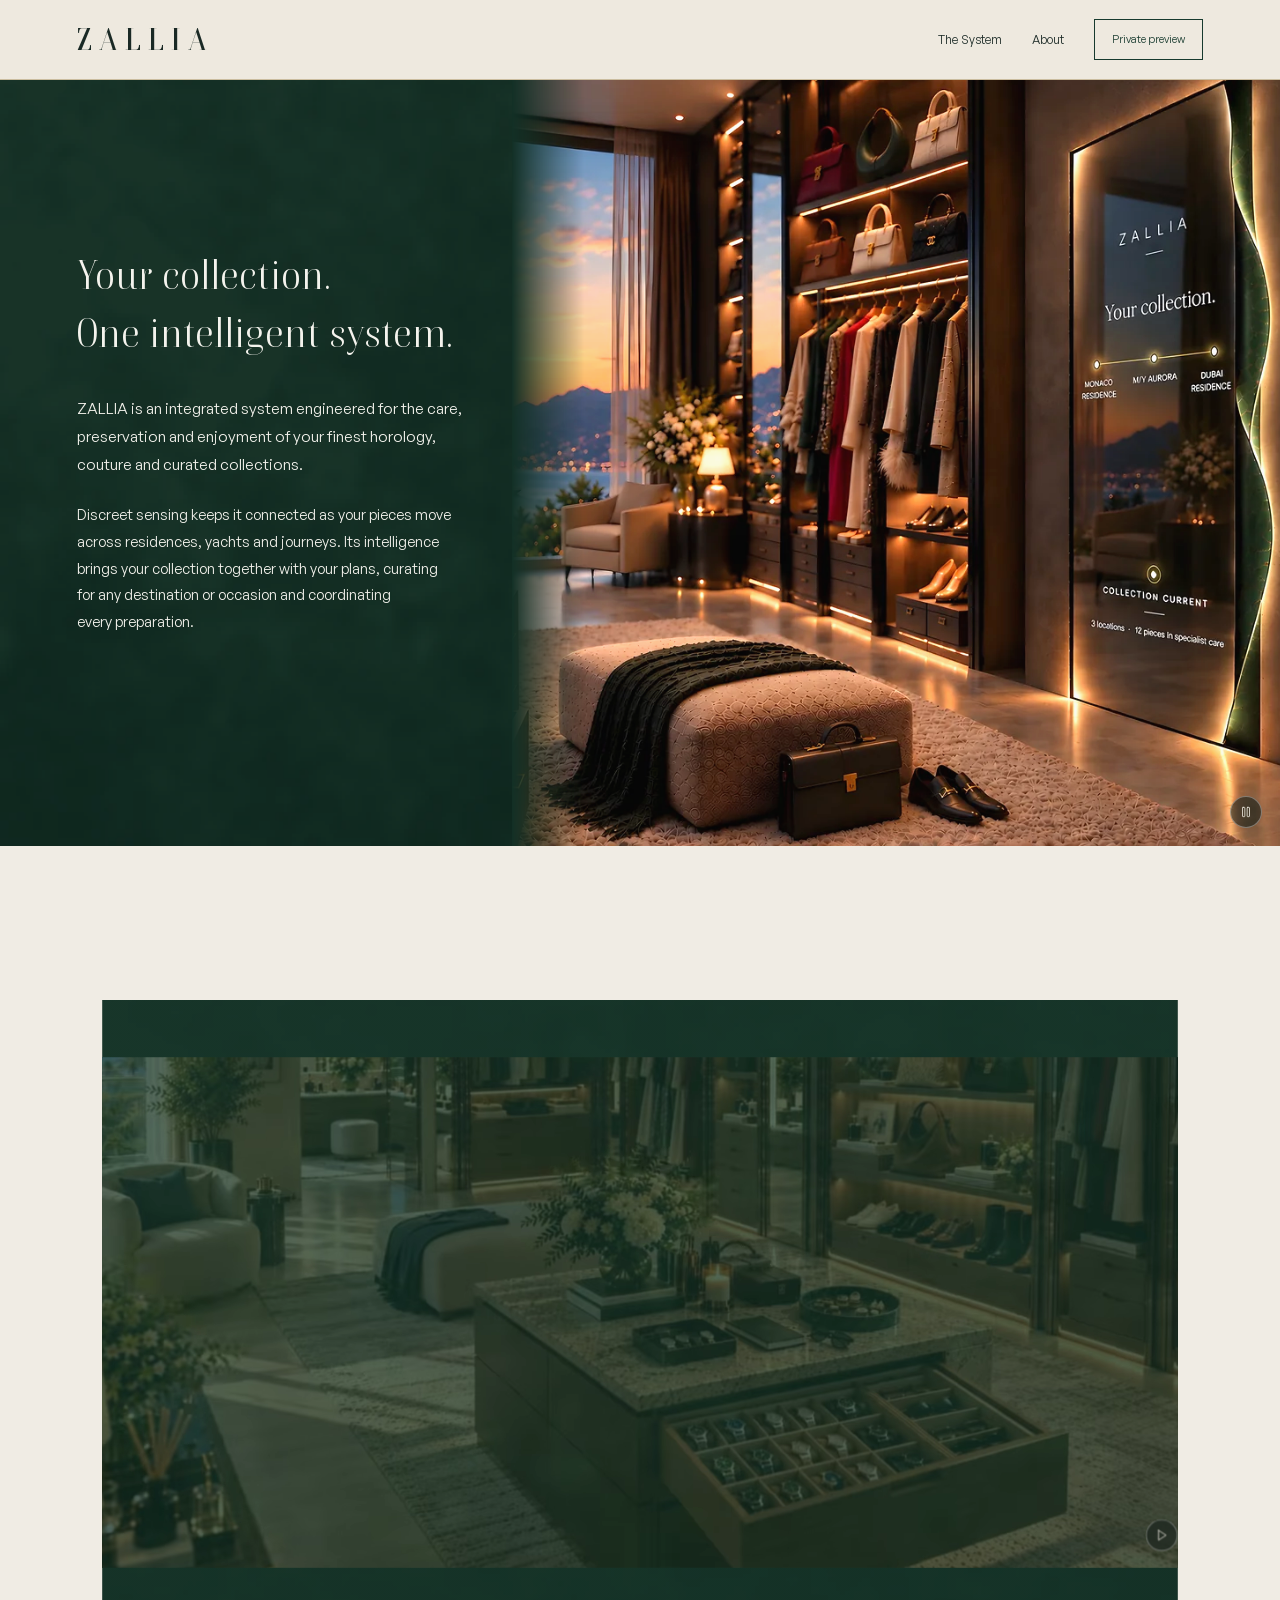
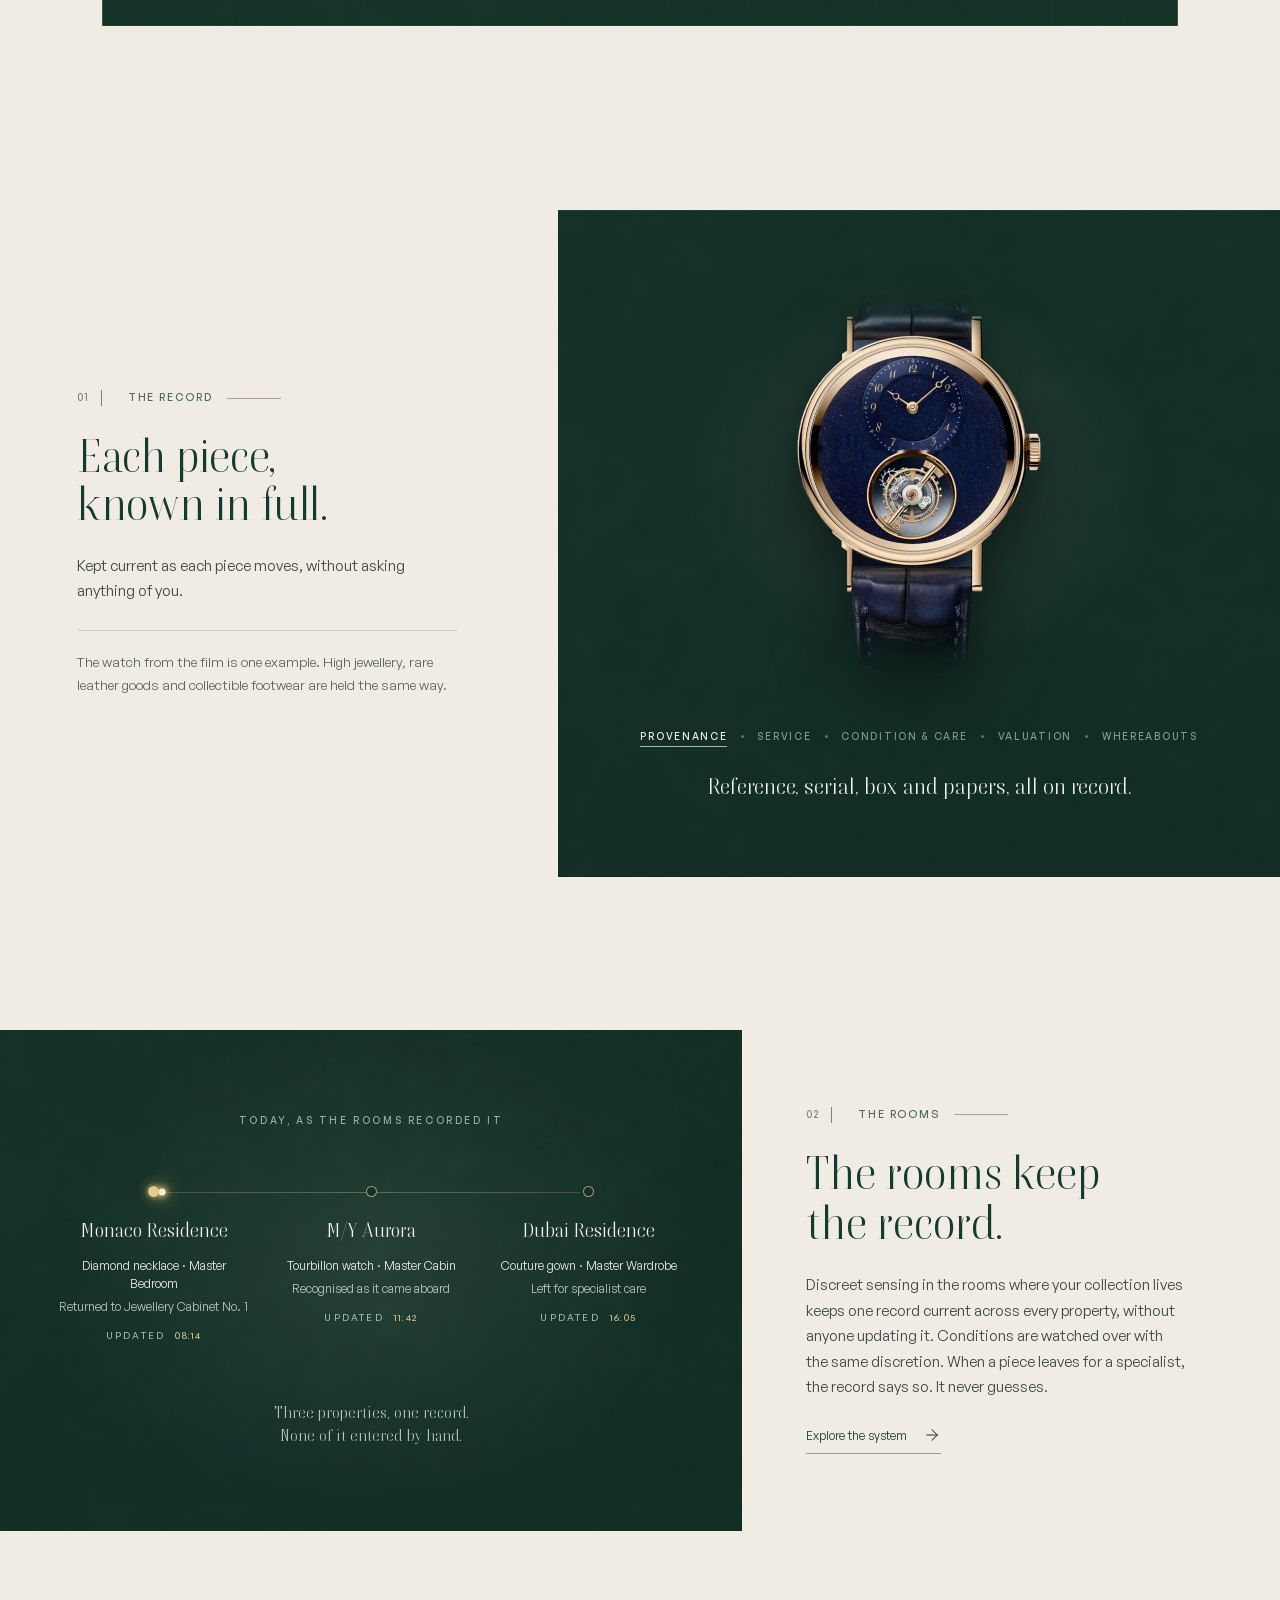
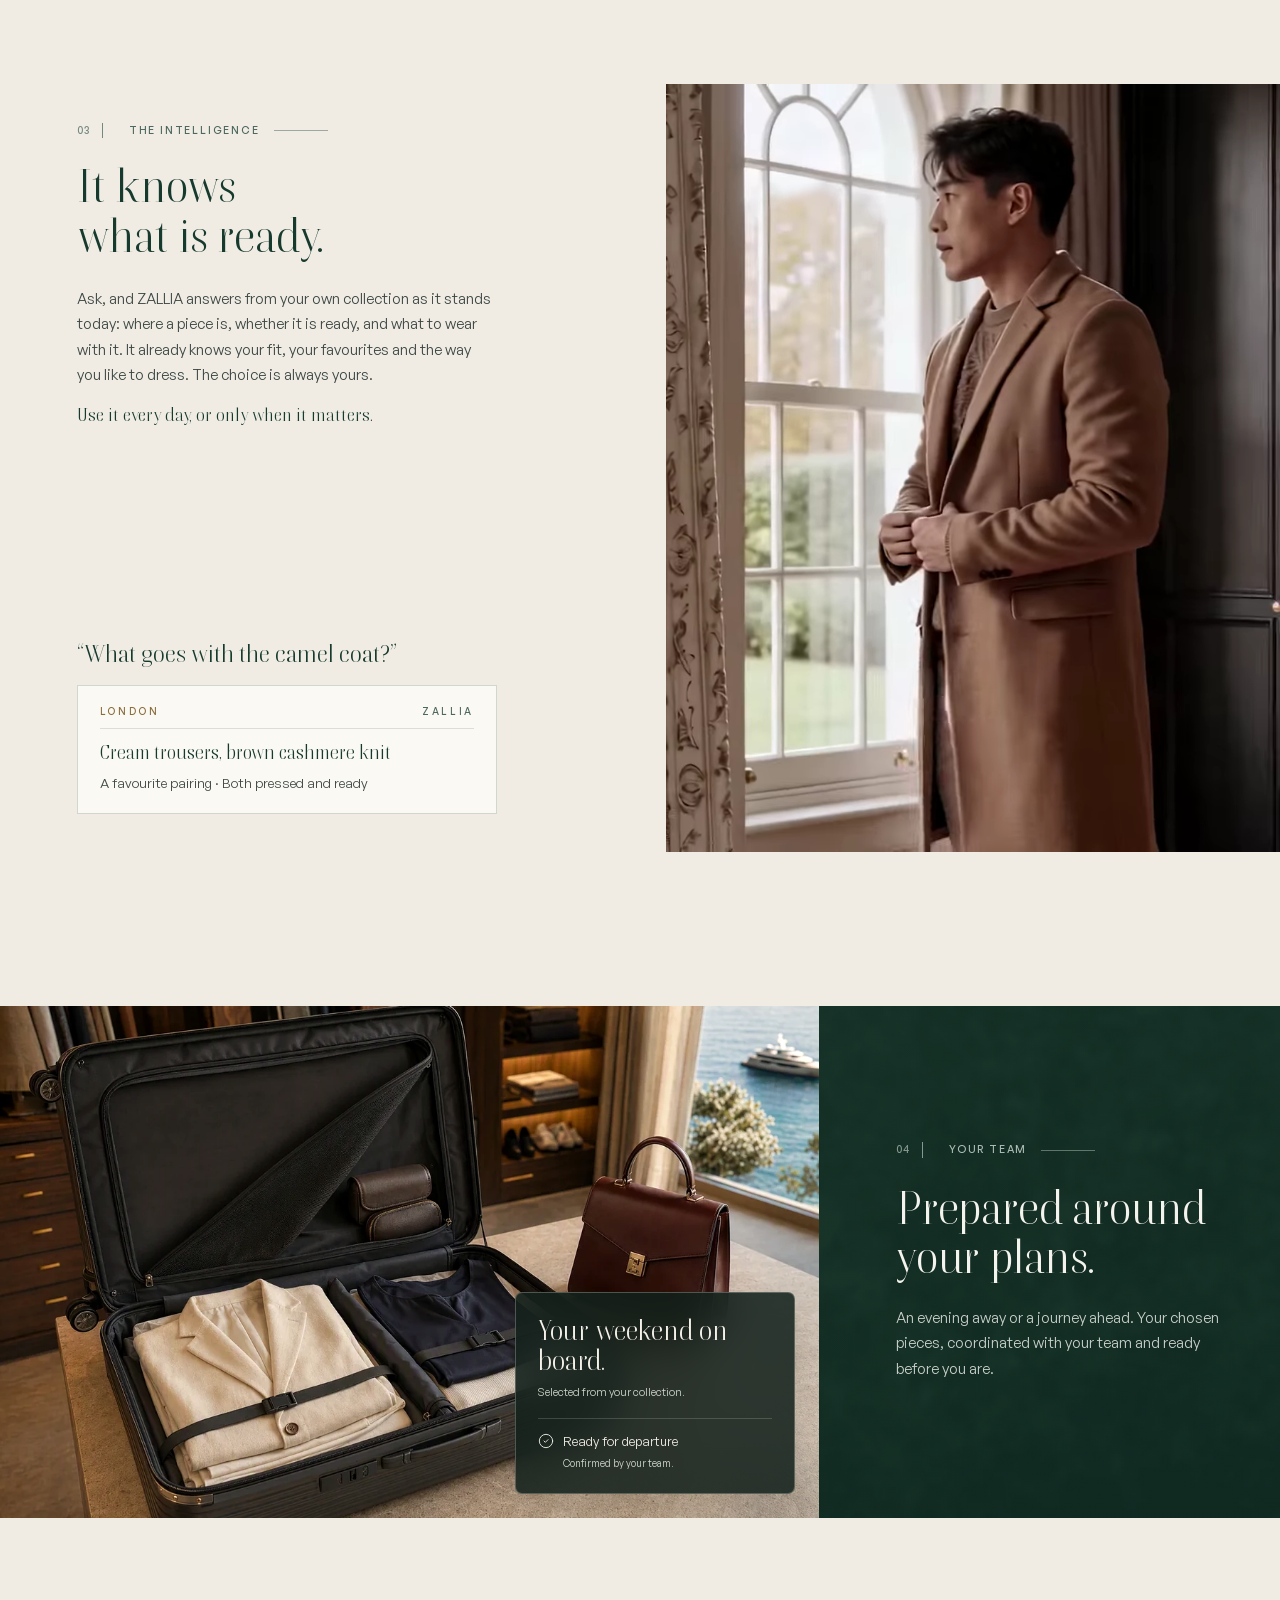
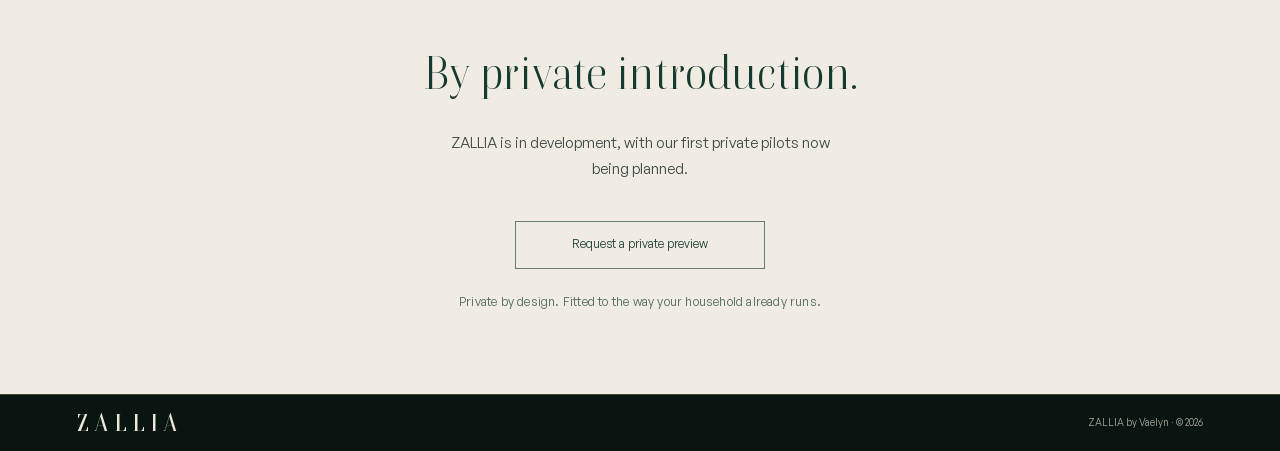
==== index.html @ 3a05ba37 "ZALLIA in capitals throughout; rooms copy gives away less - 'Zallia' -> 'ZALLIA' in titles, link pre" ====
<!doctype html>
<html lang="en">
<head>
<meta charset="utf-8"/>
<meta content="width=device-width, initial-scale=1" name="viewport"/>
<meta content="index, follow" name="robots"/>
<meta content="A private, physically connected system for clothing, handbags, watches and jewellery. Self-updating records, coordinated care and personal curation. In development." name="description"/>
<meta content="#133026" name="theme-color"/>
<link href="https://www.vaelyn.co/" rel="canonical"/>
<link href="assets/brand/favicon.svg" rel="icon" type="image/svg+xml"/>
<meta content="website" property="og:type"/>
<meta content="ZALLIA by Vaelyn" property="og:site_name"/>
<meta content="Your collection. One intelligent system. — ZALLIA" property="og:title"/>
<meta content="A private, physically connected system for the care, preservation and enjoyment of exceptional collections." property="og:description"/>
<meta content="https://www.vaelyn.co/" property="og:url"/>
<meta content="https://www.vaelyn.co/assets/social/og-card.jpg" property="og:image"/>
<meta content="summary_large_image" name="twitter:card"/>
<meta content="https://www.vaelyn.co/assets/social/og-card.jpg" name="twitter:image"/>
<title>The intelligent system for your collection — ZALLIA</title>
<link href="shared/site.css" rel="stylesheet"/>
<link href="shared/jade.css" rel="stylesheet"/>
<script defer="" src="assets/icons.js"></script>
<script defer="" src="shared/site.js"></script>
<script defer="" src="shared/imageload.js"></script>
<script defer="" src="shared/preview-form.js"></script>
<link href="shared/home.css" rel="stylesheet"/>
<link href="shared/cinematic.css" rel="stylesheet"/><script defer="True" src="shared/cinematic.js"></script><link href="assets/departure/departure.css" rel="stylesheet"/>
<link href="assets/owner-hero/interface-motion.css" rel="stylesheet"/>
<script src="assets/owner-hero/interface-motion.js" defer></script>
<link href="shared/film.css" rel="stylesheet"/>
<script defer="" src="shared/film.js"></script>
<script defer="" src="shared/home-motion.js"></script></head>
<body class="home v2-experience">
<a class="skip-link" href="#main">Skip to content</a>
<header class="site-header">
<a aria-label="ZALLIA home" class="wordmark" href="index.html">ZALLIA</a>
<nav aria-label="Main navigation" class="desktop-nav"><a href="system.html">The System</a>
<a href="about.html">About</a><button class="outline-button compact" data-dialog="preview-dialog" type="button">Private preview</button></nav>
<button aria-controls="mobile-nav" aria-expanded="false" aria-label="Open navigation" class="icon-button menu-toggle" type="button"><i aria-hidden="true" data-lucide="menu"></i></button>
<nav aria-label="Mobile navigation" class="mobile-nav" hidden="" id="mobile-nav"><a href="system.html">The System</a>
<a href="about.html">About</a><button class="outline-button" data-dialog="preview-dialog" type="button">Private preview</button></nav>
</header>
<main id="main">
<section aria-labelledby="hero-title" class="hero" data-cinematic-hero="">
<div class="hero-art">
<div class="hero-architecture">
<img alt="ZALLIA integrated into a private dressing room overlooking the coast at sunset. Its reflective owner-facing surface connects a collection across Monaco, a yacht and Dubai, alongside clothing, watches, jewellery and bags." class="hero-photo" decoding="async" fetchpriority="high" height="2880" loading="eager" sizes="(max-width: 800px) and (min-resolution: 2.5dppx) 67vw, (max-width: 800px) 100vw, (max-width: 1100px) 1134px, max(70vw, min(1333px, max(1067px, 125.333333svh)))" src="assets/owner-hero/v2/owner-hero-1536.webp" srcset="assets/owner-hero/v2/owner-hero-640.webp 640w, assets/owner-hero/v2/owner-hero-960.webp 960w, assets/owner-hero/v2/owner-hero-1280.webp 1280w, assets/owner-hero/v2/owner-hero-1536.webp 1536w, assets/owner-hero/v2/owner-hero-2048.webp 2048w, assets/owner-hero/v2/owner-hero-2560.webp 2560w, assets/owner-hero/v2/owner-hero-3072.webp 3072w, assets/owner-hero/v2/owner-hero-3840.webp 3840w" width="3840"/>
</div>
</div>
<div class="hero-copy">
<h1 id="hero-title"><span class="hero-line">Your collection.</span> <span class="hero-line">One intelligent system.</span></h1>
<div class="hero-description">
<p class="lead">ZALLIA is an integrated system engineered for the care, preservation and enjoyment of your finest horology, couture and curated collections.</p>
<p>Discreet sensing keeps it connected as your pieces move across residences, yachts and journeys. Its intelligence brings your collection together with your plans, curating for any destination or occasion and coordinating every preparation.</p>
</div>
</div>
</section>
<section aria-label="Film" class="film-band" data-film="" id="film">
<div class="film-frame">
<!-- The film: to swap the cut, replace these three files in assets/film/ (or edit the poster and two sources here). -->
<video aria-describedby="film-description" class="film-video" height="824" muted="" playsinline="" data-wide-poster="assets/film/zallia-film-poster.webp" data-tall-poster="assets/film/zallia-film-tall-poster.webp" preload="metadata" width="1920">
<source data-cut="tall" media="(max-width: 700px)" src="assets/film/zallia-film-tall.webm" type="video/webm"/>
<source data-cut="tall" media="(max-width: 700px)" src="assets/film/zallia-film-tall.mp4" type="video/mp4"/>
<source src="assets/film/zallia-film.webm" type="video/webm"/>
<source src="assets/film/zallia-film.mp4" type="video/mp4"/>
</video>
<script>(function(v){v.poster=matchMedia("(max-width: 700px)").matches?v.dataset.tallPoster:v.dataset.widePoster})(document.currentScript.previousElementSibling);</script>
<p class="film-description" id="film-description">A short film without dialogue. At the Dubai Residence, a tourbillon watch is removed from Island Drawer No. 1 in the master bedroom, and ZALLIA updates its record. Later, aboard M/Y Aurora, the same watch is detected in the master cabin, with its provenance, service and care on record, and a suede handbag is removed from Display Cabinet No. 2. Each time, ZALLIA updates without being asked. It closes on the line: The record that keeps itself. Private intelligence across every residence and yacht.</p>
<div class="film-controls">
<button class="film-control film-toggle" data-film-toggle="" type="button" aria-label="Play film"><span data-icon=""><i aria-hidden="true" data-lucide="play"></i></span><span class="film-control-label">Play film</span></button>
<button aria-label="Turn sound on" aria-pressed="false" class="film-control film-sound" data-film-sound="" type="button"><span data-icon=""><i aria-hidden="true" data-lucide="volume-x"></i></span></button>
</div>
</div>
</section>
<section aria-labelledby="known-title" class="known-band" data-known-facets="" id="known">
<div class="known-head">
<p class="section-label"><span class="label-index">01</span>The record</p>
<h2 id="known-title">Each piece,<br/>
known in full.</h2>
<p class="known-lede">Kept current as each piece moves, without asking anything of you.</p>
<p class="known-scope">The watch from the film is one example. High jewellery, rare leather goods and collectible footwear are held the same way.</p>
</div>
<figure class="known-piece">
<img alt="A rose-gold tourbillon wristwatch with a deep blue aventurine dial on a dark blue strap." class="known-watch" decoding="async" height="1310" loading="lazy" sizes="(max-width: 600px) 60vw, (max-width: 1099px) 340px, (min-width: 1700px) 430px, clamp(280px, 25vw, 400px)" src="assets/known/known-watch-480.webp" srcset="assets/known/known-watch-480.webp 480w, assets/known/known-watch-960.webp 960w" width="838"/>
<figcaption class="known-record">
<ul aria-label="The record of this watch" class="known-facets">
<li><button aria-controls="known-statements" aria-pressed="true" class="known-facet" data-facet="provenance" type="button">Provenance</button></li>
<li><button aria-controls="known-statements" aria-pressed="false" class="known-facet" data-facet="service" type="button">Service</button></li>
<li><button aria-controls="known-statements" aria-pressed="false" class="known-facet" data-facet="condition" type="button">Condition &amp; care</button></li>
<li><button aria-controls="known-statements" aria-pressed="false" class="known-facet" data-facet="valuation" type="button">Valuation</button></li>
<li><button aria-controls="known-statements" aria-pressed="false" class="known-facet" data-facet="whereabouts" type="button">Whereabouts</button></li>
</ul>
<div aria-live="polite" class="known-statements" id="known-statements">
<p class="known-statement is-current" data-statement="provenance"><span class="known-statement-label">Provenance</span>Reference, serial, box and papers, all on record.</p>
<p class="known-statement" data-statement="service"><span class="known-statement-label">Service</span>Serviced by the maker in March 2025. Next due in 2030.</p>
<p class="known-statement" data-statement="condition"><span class="known-statement-label">Condition &amp; care</span>Kept wound, in steady conditions since its return in September.</p>
<p class="known-statement" data-statement="valuation"><span class="known-statement-label">Valuation</span>Insured value reviewed in June. Cover confirmed for travel.</p>
<p class="known-statement" data-statement="whereabouts"><span class="known-statement-label">Whereabouts</span>Aboard M/Y Aurora. Before that, the Dubai Residence.</p>
</div>
</figcaption>
</figure>
</section>
<section aria-labelledby="places-title" class="places-band" data-places="" id="places">
<figure class="places-map">
<p class="places-kicker">Today, as the rooms recorded it</p>
<ol aria-label="Today, as the rooms recorded it, across three properties" class="places-route">
<li class="place"><span aria-hidden="true" class="place-node"></span><p class="place-name">Monaco Residence</p><p class="place-log"><span class="place-item">Diamond necklace &middot; Master Bedroom</span><span class="place-event">Returned to Jewellery Cabinet No. 1</span><span class="place-mark">Updated <time>08:14</time></span></p></li>
<li class="place"><span aria-hidden="true" class="place-node"></span><p class="place-name">M/Y Aurora</p><p class="place-log"><span class="place-item">Tourbillon watch &middot; Master Cabin</span><span class="place-event">Recognised as it came aboard</span><span class="place-mark">Updated <time>11:42</time></span></p></li>
<li class="place"><span aria-hidden="true" class="place-node"></span><p class="place-name">Dubai Residence</p><p class="place-log"><span class="place-item">Couture gown &middot; Master Wardrobe</span><span class="place-event">Left for specialist care</span><span class="place-mark">Updated <time>16:05</time></span></p></li>
</ol>
<span aria-hidden="true" class="places-line"><span class="places-light"></span></span>
<figcaption class="places-foot">Three properties, one record. None of it entered by hand.</figcaption>
</figure>
<div class="places-copy">
<p class="section-label"><span class="label-index">02</span>The rooms</p>
<h2 id="places-title"><span>The rooms keep</span> <span>the record.</span></h2>
<p>Discreet sensing in the rooms where your collection lives keeps one record current across every property, without anyone updating it. Conditions are watched over with the same discretion. When a piece leaves for a specialist, the record says so. It never guesses.</p>
<a class="text-link" href="system.html">Explore the system<i aria-hidden="true" data-lucide="arrow-right"></i></a>
</div>
</section>
<section aria-labelledby="personal-title" class="intel-band" data-intel="" id="personal">
<div class="intel-head">
<div class="intel-title">
<p class="section-label"><span class="label-index">03</span>The intelligence</p>
<h2 id="personal-title"><span>It knows</span> <span>what is ready.</span></h2>
</div>
<div class="intel-copy">
<p>Ask, and ZALLIA answers from your own collection as it stands today: where a piece is, whether it is ready, and what to wear with it. It already knows your fit, your favourites and the way you like to dress. The choice is always yours.</p>
<p class="intel-examples">Use it every day, or only when it matters.</p>
</div>
</div>
<div class="intel-note" data-beat="0" aria-live="off">
<span class="intel-beats">
<span class="intel-beat" data-for="0"><span class="intel-ask"><span class="intel-ask-line">&ldquo;What goes with the camel coat?&rdquo;</span></span><span class="intel-answer"><span class="intel-answer-head"><span>London</span><span>ZALLIA</span></span><span class="intel-answer-item">Cream trousers, brown cashmere knit</span><span class="intel-answer-note">A favourite pairing &middot; Both pressed and ready</span></span></span>
<span class="intel-beat" data-for="1"><span class="intel-ask"><span class="intel-ask-line">&ldquo;Are my ski things here?&rdquo;</span></span><span class="intel-answer"><span class="intel-answer-head"><span>Courchevel</span><span>ZALLIA</span></span><span class="intel-answer-item">Ski jacket, salopettes, helmet</span><span class="intel-answer-note">Arrived from London yesterday &middot; Ready</span></span></span>
<span class="intel-beat" data-for="2"><span class="intel-ask"><span class="intel-ask-line">&ldquo;Where&rsquo;s my rivi&egrave;re?&rdquo;</span></span><span class="intel-answer"><span class="intel-answer-head"><span>New York</span><span>ZALLIA</span></span><span class="intel-answer-item">Diamond rivi&egrave;re necklace</span><span class="intel-answer-note">In the Dressing Room safe &middot; Ready to wear</span></span></span>
<span class="intel-beat" data-for="3"><span class="intel-ask"><span class="intel-ask-line">&ldquo;Did everything come over from Aurora?&rdquo;</span></span><span class="intel-answer"><span class="intel-answer-head"><span>Mustique</span><span>ZALLIA</span></span><span class="intel-answer-item">Diver&rsquo;s watch, linen shirts, Panama hat</span><span class="intel-answer-note">Recognised on arrival &middot; All accounted for</span></span></span>
</span>
</div>
<figure class="intel-scene">
<video aria-label="Four owners in four homes, from a London residence and an Alpine chalet to New York and Mustique. Each asks ZALLIA about a piece in their collection, and ZALLIA answers from the record." class="intel-video" data-wide="assets/curation/curation-tall" data-tall="assets/curation/curation-tall" loop="" muted="" playsinline="" poster="assets/curation/curation-tall-poster.webp" preload="none"></video>

</figure>
</section>
<section aria-labelledby="ready-title" class="story-band owner-readiness" id="ready">
<div class="story-copy">
<p class="section-label"><span class="label-index">04</span>Your team</p>
<h2 id="ready-title">Prepared around<br/>
your plans.</h2>
<p>An evening away or a journey ahead. Your chosen pieces, coordinated with your team and ready before you are.</p>
</div>
<figure class="readiness-scene" aria-label="Illustrative selection prepared for departure, with team-confirmed readiness.">
<img class="readiness-photo" src="assets/departure/prepared-departure-1600.webp" srcset="assets/departure/prepared-departure-640.webp 640w, assets/departure/prepared-departure-960.webp 960w, assets/departure/prepared-departure-1280.webp 1280w, assets/departure/prepared-departure-1600.webp 1600w, assets/departure/prepared-departure-2048.webp 2048w" sizes="(max-width: 600px) and (min-resolution: 2.5dppx) 89vw, (max-width: 600px) 134vw, (max-width: 800px) 103vw, 76vw" width="2048" height="1152" alt="A realistic travel suitcase packed with coordinated ivory tailoring, a navy silk top and protected accessories, with an oxblood handbag alongside." loading="lazy" decoding="async">
<figcaption class="readiness-caption">
<span>Your weekend on board.</span>
<p class="departure-context">Selected from your collection.</p>
<p class="departure-status"><i data-lucide="circle-check" aria-hidden="true"></i><span>Ready for departure</span></p>
<p class="departure-source">Confirmed by your team.</p>
</figcaption>
</figure>
</section>
<section aria-labelledby="invite-title" class="closing-invite" id="introduction">
<h2 id="invite-title">By private introduction.</h2>
<p class="closing-invite-copy">ZALLIA is in development, with our first private pilots now being planned.</p>
<button class="outline-button" data-dialog="preview-dialog" type="button">Request a private preview</button>
<p class="closing-assurance">Private by design. Fitted to the way your household already runs.</p>
</section></main>
<footer class="site-footer">
<div class="footer-main">
<div class="footer-brand">
<a aria-label="ZALLIA home" class="wordmark" href="index.html">ZALLIA</a>
<p>ZALLIA by Vaelyn · © 2026</p>
</div>
</div>
</footer>
<dialog aria-labelledby="preview-title" id="preview-dialog">
<button aria-label="Close" class="icon-button dialog-close" data-close="" type="button"><i aria-hidden="true" data-lucide="x"></i></button>
<div class="preview-request" data-preview-request="">
<h2 id="preview-title">Request a<br/>private preview.</h2>
<p>It begins with a private conversation. We then visit your homes to understand your collection and the way your household runs, and recommend a ZALLIA installation shaped around both.</p>
<form class="preview-form" data-endpoint="" data-to="kimberley.g@vaelyn.co" novalidate="">
<div class="preview-field"><label for="pv-name">Name</label><input autocomplete="name" id="pv-name" name="name" required="" type="text"/></div>
<div class="preview-field"><label for="pv-email">Email</label><input autocomplete="email" id="pv-email" name="email" required="" type="email"/></div>
<div class="preview-field"><label for="pv-note">Anything you would like us to know <span>(optional)</span></label><textarea id="pv-note" name="message" rows="3"></textarea></div>
<input aria-hidden="true" autocomplete="off" class="preview-trap" name="botcheck" tabindex="-1" type="checkbox"/>
<p aria-live="polite" class="preview-error" role="alert"></p>
<button class="outline-button" type="submit">Request a preview</button>
<p class="dialog-note">Seen only by the founders. We reply personally.</p>
</form>
</div>
<div class="preview-thanks" hidden="" tabindex="-1">
<p class="eyebrow">Received</p>
<h2>Thank you.</h2>
<p>We will be in touch personally to arrange your preview.</p>
</div>
</dialog>
</body>
</html>
---- shared/site.css ----
@font-face{font-family:Boska;src:url("../assets/fonts/fontshare/2WOBSOJLL4JK7IHX3NLDIY3DAIT52O4K.woff2") format("woff2");font-style:normal;font-weight:400;font-display:swap}
@font-face{font-family:Boska;src:url("../assets/fonts/fontshare/DCZMHDUIIND3BTWZGHAVWGQPO6EB5M4I.woff2") format("woff2");font-style:normal;font-weight:500;font-display:swap}
@font-face{font-family:"General Sans";src:url("../assets/fonts/fontshare/7YY3ZAAE3TRV2LANYOLXNHTPHLXVWTKH.woff2") format("woff2");font-style:normal;font-weight:400;font-display:swap}
@font-face{font-family:"General Sans";src:url("../assets/fonts/fontshare/SB2OEB6IKZPRR6JT4GFJ2TFT6HBB6AZN.woff2") format("woff2");font-style:normal;font-weight:500;font-display:swap}
/* Shared material palette: architectural ink, mineral paper, a restrained metal accent.
   Dark openings establish the setting; light reading areas give the photographs air. */
:root{
 --ink:#252d2c;--paper:#f0f0ec;--white:#f4f3ed;--muted:#59635f;--green:#445d54;
 --surface-deep:#133026;--surface-mid:#202f2b;--surface-soft:#e4e6e1;--surface-raised:#f7f7f2;
 --surface-stone:#ddd5c8;--surface-linen:#e9e3d9;--line-warm:#b9afa0;
 --inverse-muted:#c9d1cb;--line:#c8ceca;--line-inverse:#ffffff29;
 --accent:#826f4b;--accent-inverse:#c5b38e;--accent-line:#c5b38e66;
 --focus-light:#526f63;--focus-dark:#d4c39c;--focus-ring:var(--focus-light);
 --button-hover:#445d540d;--panel-dark:#202f2bf7;--panel-light:#f0f0ecf7;
 --scrim-rgb:19 48 38;--image-shadow:0 1px 12px #0009;
 --ease-out:cubic-bezier(.22,.61,.36,1);--interaction-duration:180ms;
 --serif:Boska,Georgia,serif;--sans:"General Sans",Arial,Helvetica,sans-serif;--gutter:6%;
 --chapter-breath:clamp(12px,1.666667vw,28px);--header-height:80px;
 /* Architectural glass, adapted from the owner MVP's neutral graphite material.
    Restrained sheen and edge light; champagne is reserved for meaningful accents. */
 --glass-fill:rgb(12 16 18 / 66%);--glass-header-fill:rgb(12 16 18 / 78%);
 --glass-edge:rgb(241 246 250 / 25%);
 --glass-sheen:linear-gradient(125deg,#fafcff16,#eff4f805 34%,#ffffff03 66%,#d5dce209);
 --glass-shadow:0 20px 44px -16px #0009,0 5px 18px -9px #0007;
 --glass-rim:inset 0 1px 0 #fcfdff29,inset 1px 0 0 #f5f8fb0c;
 --glass-solid:#171d1f;
 /* Warm limestone chrome: quieter than white, richer than grey, and still
    distinct from the mineral page surfaces. Deep evergreen retains continuity
    with the collection system rather than introducing another brand colour. */
 --header-surface:#eee9df;--header-ink:#1a2925;--header-line:rgb(26 41 37 / 18%);
 --header-glass-fill:rgb(238 233 223 / 88%);
 --header-glass-sheen:linear-gradient(125deg,#fffdf9a8,#f8f3e940 42%,#e6dfd31f);
 --header-shadow:0 10px 30px -20px rgb(18 29 26 / 42%)
}
*{box-sizing:border-box}
html{scroll-behavior:smooth;scroll-padding-top:calc(var(--header-height) + 16px)}
body{margin:0;color:var(--ink);background:var(--paper);font:15px/1.6 var(--sans);font-synthesis:none;-webkit-font-smoothing:antialiased}
body:has(dialog[open]){overflow:hidden}
a{color:inherit;text-decoration:none}
button{font:inherit;color:inherit;cursor:pointer;border-radius:0}
a,button{-webkit-tap-highlight-color:transparent}
img{display:block;max-width:100%}
svg{width:18px;height:18px;stroke-width:1.35;flex-shrink:0}
button svg,a svg{pointer-events:none}
h1,h2,h3,p{margin:0}
h1,h2,h3,blockquote{font-family:var(--serif);font-weight:400;letter-spacing:0}
b,strong{font-weight:500}
a:focus-visible,button:focus-visible,summary:focus-visible,[tabindex="0"]:focus-visible{outline:2px solid var(--focus-ring);outline-offset:5px}
[hidden]{display:none!important}
section{scroll-margin-top:12px}
:is(a,button,summary,input,select,textarea,[tabindex]){scroll-margin-block:12px}
/* Breathing room belongs to the incoming section, not an exposed white gutter.
   Continue its material into a small internal band; no footer spacer or effects. */
#main{display:flex;flex-direction:column;gap:0;padding-bottom:0}
#main>:not(script):not(:first-child){border-block-start:var(--chapter-breath) solid var(--chapter-surface,var(--paper))}
.page-intro,.hero,.chapter.dark,.founder-statement,.owner-readiness,.system-environment,.system-follow-through{--chapter-surface:var(--surface-deep)}
.owner-physical,.system-connected{--chapter-surface:var(--surface-soft)}
#main>.page-intro{width:100%;margin:0}
#main>script{display:none}
.skip-link{position:fixed;top:10px;left:10px;z-index:100;background:white;padding:12px 20px;transform:translateY(-160%)}
.skip-link:focus{transform:none}
/* One header treatment for every page; no Home-only opacity or positioning. */
.site-header{position:fixed;inset:0 0 auto;z-index:40;display:flex;align-items:center;justify-content:space-between;gap:28px;padding:19px var(--gutter);border-bottom:1px solid var(--header-line);background:var(--header-surface);color:var(--header-ink);--focus-ring:var(--focus-light);--button-hover:rgb(26 41 37 / 7%);box-shadow:var(--header-shadow),inset 0 -1px 0 #ffffff73}
.inner-page::before{content:"";position:absolute;inset:0 0 auto;height:var(--header-height);background:var(--header-surface);pointer-events:none}
.inner-page #main{padding-top:var(--header-height)}
.wordmark{font:500 31px/1 var(--serif);letter-spacing:7px;white-space:nowrap}
.desktop-nav{display:flex;align-items:center;gap:30px}
.desktop-nav>a{font-size:12px;padding-block:8px}
.desktop-nav>a:hover,a[aria-current=page]{text-decoration:underline;text-underline-offset:7px;text-decoration-thickness:1px}
.outline-button{display:inline-flex;align-items:center;justify-content:space-between;gap:27px;min-height:48px;padding:12px 21px;border:1px solid currentColor;background:transparent;font-size:12px;line-height:1.4;transition:background var(--interaction-duration) var(--ease-out)}
.outline-button:hover{background:var(--button-hover)}
.outline-button svg{width:17px;height:17px;transition:transform var(--interaction-duration) var(--ease-out)}
.outline-button:is(:hover,:focus-visible) svg{transform:translateX(3px)}
.compact{min-height:41px;padding:9px 17px;gap:21px;font-size:11px}
.text-link{display:inline-flex;align-items:center;gap:16px;font-size:12px;border-bottom:1px solid var(--muted);padding-bottom:8px;margin-top:26px}
.text-link:hover{color:var(--green)}
.icon-button{display:grid;place-items:center;width:44px;height:44px;background:none;border:1px solid transparent}
.icon-button:hover{border-color:currentColor}
.menu-toggle,.mobile-nav{display:none}
.eyebrow{font:10px/1.5 var(--sans);letter-spacing:1.6px;text-transform:uppercase}
.section-label{display:flex;align-items:center;gap:14px;margin-bottom:25px;font:10px/1.5 var(--sans);color:var(--muted)}
.section-label::after{content:"";display:block;height:1px;width:54px;background:currentColor;opacity:.5}
.hero{position:relative;height:min(92svh,980px);min-height:740px;overflow:hidden;color:var(--white);background:var(--surface-deep);--focus-ring:var(--focus-dark)}
.hero-art{position:absolute;inset:0;container-type:size;overflow:hidden}
/* Keep artwork and interface coordinates on the same 16:9 plane while cropping. */
.hero-architecture{position:absolute;left:50%;top:50%;width:max(100cqw,177.7778cqh);aspect-ratio:16/9;transform:translate(-50%,-50%)}
.hero-photo{position:absolute;inset:0;width:100%;height:100%;object-fit:cover;object-position:center}
.hero-mirror-hint{position:absolute;left:54%;top:29%;width:16%;color:var(--white);text-shadow:var(--image-shadow);isolation:isolate}
.hero-mirror-hint::before{content:"";position:absolute;z-index:-1;inset:-12px -10px;background:rgb(var(--scrim-rgb)/23%);filter:blur(10px);pointer-events:none}
.hero-mirror-hint>span{font:500 clamp(9px,1cqw,15px)/1 var(--serif);letter-spacing:3px}
.hero-mirror-hint>p{font:400 clamp(19px,2.6cqw,43px)/1.04 var(--serif);margin-top:24px}
.hero-mirror-hint>small{display:block;font-size:clamp(8px,.72cqw,12px);line-height:1.6;margin-top:22px;color:var(--white)}
.hero::after{content:"";position:absolute;inset:0;background:linear-gradient(90deg,rgb(var(--scrim-rgb)/94%) 0%,rgb(var(--scrim-rgb)/84%) 23%,rgb(var(--scrim-rgb)/46%) 43%,transparent 62%);pointer-events:none}
.hero-copy{position:relative;z-index:1;display:flex;flex-direction:column;align-items:flex-start;justify-content:center;height:100%;padding:137px var(--gutter) 67px}
.hero-copy .eyebrow{margin-bottom:25px;font-size:10px;letter-spacing:2px;color:var(--accent-inverse)}
.hero h1{font-size:64px;line-height:1.08;letter-spacing:0;max-width:600px;text-wrap:balance}
.hero-copy .lead{max-width:480px;font-size:16px;line-height:1.75;color:var(--white);margin-top:26px;text-wrap:pretty}
.hero-scope{font-size:12px;line-height:1.7;color:var(--inverse-muted);margin-top:18px}
.hero-actions{display:flex;align-items:center;gap:27px;margin-top:30px;flex-wrap:wrap}
.hero-actions .outline-button{background:var(--paper);color:var(--surface-deep);border-color:var(--paper);min-height:49px}
.hero-actions .outline-button:hover{background:var(--surface-soft);border-color:var(--surface-soft)}
.story-band{display:grid;grid-template-columns:36% 64%;border-bottom:1px solid var(--line)}
.story-copy{padding:52px 40px 52px 16.65%;align-self:center}
.story-copy h2{font-size:47px;line-height:1.04;margin-bottom:23px}
.story-copy>p{font-size:15px;line-height:1.65;color:var(--muted);max-width:345px}
.story-scene{position:relative;min-height:470px;overflow:hidden;background:#dddcd4}
.story-scene>img{width:100%;height:100%;position:absolute;object-fit:cover;object-position:center}
.movement-scene>img{object-position:45% center}
.example-label{font:9px/1.4 var(--sans);letter-spacing:.6px;color:var(--muted);text-transform:uppercase}
.movement-notice{position:absolute;right:5%;top:22%;width:250px;background:var(--panel-dark);color:var(--white);border:1px solid var(--accent-line);padding:17px 18px;box-shadow:0 8px 30px #11111118}
.movement-notice .example-label{display:block;color:var(--inverse-muted);font-size:8px;margin-bottom:12px}
.notice-title{display:flex;align-items:center;gap:9px;font-size:11px;padding-bottom:12px;border-bottom:1px solid var(--line-inverse)}
.notice-title svg{width:15px;height:15px}
.movement-notice strong{display:block;margin-top:12px;font-size:13px;font-weight:400}
.movement-notice p{font-size:10px;color:var(--inverse-muted);margin-top:6px;line-height:1.7}
.movement-notice .notice-foot{font-size:9px;color:var(--inverse-muted);margin-top:12px}
.operations-band{grid-template-columns:57% 43%}
.operations-band .story-copy{padding:55px 14% 55px 12%}
.operations-band .story-copy h2{max-width:380px}
.operations-scene{min-height:510px}
.operations-scene>img{object-position:60% center}
.scene-caption{position:absolute;bottom:23px;left:26px;right:26px;color:white;font-size:10px;display:flex;align-items:center;gap:10px;padding:12px 15px;background:#1c241de6;max-width:390px}
.scene-caption svg{width:15px;height:15px}
.request-caption{display:block;max-width:430px;padding:20px 23px}
.request-caption .example-label{display:block;color:#ced6c4;font-size:8px;margin-bottom:9px}
.request-caption>p{font:28px/1.15 var(--serif);margin-bottom:14px}
.request-caption>span:last-child{display:flex;align-items:center;gap:10px;font-size:11px;color:#e1e7d9}
.owner-band{position:relative;min-height:620px;color:var(--white);background:#242820;overflow:hidden}
.owner-band>img{position:absolute;inset:0;width:100%;height:100%;object-fit:cover}
.owner-band::after{content:"";position:absolute;inset:0;background:linear-gradient(90deg,#182017c9,#18201745 42%,transparent 62%);pointer-events:none}
.owner-copy{position:relative;z-index:1;padding:76px 0 75px var(--gutter);width:42%}
.owner-copy .section-label{color:#d8ddcf}
.owner-copy h2{font-size:51px;line-height:1.03;margin-bottom:24px;text-wrap:balance;max-width:500px}
.owner-copy>p{color:#e1e4d9;font-size:15px;max-width:360px;line-height:1.7;margin-bottom:28px}
.chapter>div,.story-band>div{min-width:0}
/* V1.1: three interfaces to one system, not three separate products. */
.interfaces{padding:67px var(--gutter) 64px;background:#f1eee7}
.interfaces-heading{display:grid;grid-template-columns:1fr 1fr;align-items:end;gap:12%;margin-bottom:40px}
.interfaces-heading h2{font-size:47px;line-height:1.05}
.interfaces-heading>p{font-size:14px;line-height:1.75;color:var(--muted);max-width:410px;padding-bottom:5px}
.interfaces-layout{display:grid;grid-template-columns:31% 69%;gap:0}
.interfaces-layout>div{min-width:0}
.interface-tabs{padding-right:35px}
.interface-tab{display:block;text-align:left;width:100%;padding:23px 17px 24px 0;background:none;border:0;border-top:1px solid #c5c8bb;position:relative}
.interface-tab:last-child{border-bottom:1px solid #c5c8bb}
.interface-tab::before{content:"";position:absolute;left:-15px;top:23px;bottom:24px;width:2px;background:transparent}
.interface-tab[aria-selected=true]::before{background:#557049}
.interface-tab-title{display:flex;align-items:center;justify-content:space-between;gap:14px;font:28px/1.15 var(--serif)}
.interface-tab-title svg{width:17px;height:17px;opacity:.35;transition:opacity .2s}
.interface-tab:hover .interface-tab-title svg,.interface-tab[aria-selected=true] .interface-tab-title svg{opacity:1}
.interface-tab-copy{display:block;font-size:12px;line-height:1.65;color:var(--muted);margin-top:12px;max-width:275px}
.interface-tab-note{display:block;font-size:10px;color:#3e5739;margin-top:13px}
.interface-panel{position:relative;height:545px;overflow:hidden;background:#ddd8cc;container-type:size}
.interface-panel:focus-visible{outline-offset:6px}
.interface-backdrop{position:absolute;inset:0;width:100%;height:100%;object-fit:cover}
.mirror-panel::before{content:"";position:absolute;inset:0;z-index:1;background:linear-gradient(0deg,#162017cc,transparent 27%);pointer-events:none}
.mirror-architecture{position:absolute;left:50%;top:50%;width:max(100cqw,177.7778cqh);aspect-ratio:16/9;transform:translate(-50%,-50%)}
.mirror-architecture::before{content:"";position:absolute;left:32%;top:0;width:35.5%;height:100%;z-index:1;background:linear-gradient(180deg,#17221944,#07140c22 66%,transparent 90%);pointer-events:none}
.mirror-display{position:absolute;z-index:2;top:16%;left:35%;width:28%;color:#f5f4ec;text-shadow:0 1px 6px #121810b3}
.screen-wordmark{display:block;font:500 14px/1 var(--serif);letter-spacing:4px}
.screen-eyebrow{display:block;font:9px/1.5 var(--sans);color:#607054;letter-spacing:.2px}
.mirror-display .screen-eyebrow{margin-top:25px;color:#e2e7d8;font-size:10px}
.mirror-greeting{font:clamp(31px,4cqw,42px)/1.02 var(--serif);margin-top:11px}
.mirror-palette{font-size:11px;line-height:1.6;color:#e4e8dc;margin-top:13px}
.selection-gallery{display:grid;grid-template-columns:repeat(3,minmax(0,1fr));gap:14px;margin-top:23px}
.selection-piece{min-width:0;margin:0}
.selection-piece img{width:100%;height:auto;aspect-ratio:1;object-fit:cover;background:#c9bba6}
.selection-piece figcaption{font:11px/1.5 var(--sans);margin-top:10px;color:var(--muted)}
.mirror-display .selection-gallery{gap:8px;margin-top:18px}
.mirror-display .selection-piece img{aspect-ratio:1.05;border:1px solid #f2eadc40}
.mirror-display .selection-piece figcaption{font-size:9px;line-height:1.4;margin-top:7px;color:#f0f1e8}
.mirror-prompt{font:400 18px/1.2 var(--serif);color:#e0e4d6;margin-top:18px;max-width:230px}
.interface-caption{position:absolute;z-index:2;bottom:23px;left:27px;right:27px;font-size:12px;line-height:1.6;color:#fcfcf7}
.interface-caption>span{font-size:9px;opacity:.87}
.staff-panel{display:flex;align-items:center;justify-content:center;padding:38px 28px 96px;background:linear-gradient(150deg,#e0ddd3,#c9c8b9)}
.staff-display{width:100%;max-width:550px;background:#f6f5ef;border:9px solid #283128;border-radius:8px;box-shadow:10px 17px 30px #222c2421}
.console-top{display:flex;justify-content:space-between;align-items:center;gap:15px;padding:15px 22px;border-bottom:1px solid #d4d7ca}
.console-top>span:last-child{font-size:9px;color:#616b58}
.console-body{padding:24px 22px 18px}
.console-heading{font:34px/1.1 var(--serif);margin-top:7px}
.console-subtitle{font-size:10px;color:#69715f;margin-top:10px;margin-bottom:21px}
.console-row{display:flex;justify-content:space-between;align-items:center;gap:15px;padding:13px 0;border-top:1px solid #d8dbce;font-size:11px}
.console-row>span:first-child{display:flex;align-items:center;gap:10px}
.console-row>span:last-child{font-size:9px;color:#4f6144}
.console-row svg{width:15px;height:15px;color:#74826b}
.console-foot{display:flex;align-items:center;gap:8px;font-size:9px;color:#65725b;border-top:1px solid #d8dbce;padding-top:15px}
.console-foot svg{width:14px;height:14px}
.staff-panel .interface-caption,.app-panel .interface-caption{color:#36422e}
.app-panel{display:flex;align-items:center;justify-content:center;padding:24px 30px 84px;background:linear-gradient(120deg,#d0d4c4,#e8e6dc)}
.app-display{position:relative;width:219px;height:426px;padding:30px 20px 18px;background:#f6f4ec;border:5px solid #30362a;border-radius:28px;box-shadow:12px 18px 28px #29322224}
.app-camera{position:absolute;width:46px;height:8px;background:#30362a;top:8px;left:calc(50% - 23px);border-radius:6px}
.app-display .screen-wordmark{font-size:12px;letter-spacing:3px}
.app-display .screen-eyebrow{font-size:8px;margin-top:21px}
.app-heading{font:31px/1.02 var(--serif);margin-top:6px}
.app-piece{height:131px;margin-top:14px;overflow:hidden;background:#d0c5b3}
.app-piece img{width:100%;height:100%;object-fit:cover;object-position:50% 57%}
.app-piece-title{font-size:11px;margin-top:12px}
.app-piece-state{font-size:9px;color:#65715a;margin-top:3px}
.app-update{display:flex;align-items:center;gap:8px;font-size:9px;line-height:1.5;color:#4b6041;margin-top:15px;padding-top:12px;border-top:1px solid #d5d8c9}
.app-update svg{width:14px;height:14px}
.trust-band{padding:49px var(--gutter) 52px;display:grid;grid-template-columns:1fr 1fr;gap:12%;border-top:1px solid var(--line)}
.trust-band h2{font-size:31px;line-height:1.15}
.trust-band p{font-size:13px;color:var(--muted);line-height:1.7;margin-top:14px;max-width:470px}
.trust-band .text-link{margin-top:19px;font-size:11px}
.site-footer{position:relative;isolation:isolate;overflow:hidden;background:#081510;color:#eee7db;padding:6px var(--gutter);border-top:1px solid #a8946866;--focus-ring:var(--focus-dark)}
.site-footer::before{content:"";position:absolute;z-index:-1;inset:0;background:linear-gradient(105deg,#06110dcf,#0b1b15d9),var(--jade-texture) center 46%/cover;opacity:.09;pointer-events:none}
.footer-main{position:relative;display:block}
.footer-brand{display:flex;flex-wrap:wrap;align-items:center;justify-content:space-between;gap:0 16px}
.footer-brand p{font:10px/1.5 var(--sans);color:#aaa99f;white-space:nowrap}
.site-footer .wordmark{display:flex;align-items:center;min-height:44px;font-size:24px;letter-spacing:5px}
/* Footer status line: honest, quiet, part of the brand line; legible on the midnight footer. */
.footer-status{order:0;flex:1 1 auto;text-align:center;white-space:normal!important}
.footer-brand>p:last-child{order:1}
@media(max-width:700px){.footer-status{order:2;flex-basis:100%;text-align:left!important;padding-bottom:10px}}
/* Deeper pages share the same editorial system. */
.page-intro{padding:69px var(--gutter) 53px;max-width:none;margin:auto;background:var(--surface-deep);color:var(--white);--focus-ring:var(--focus-dark)}
.page-intro .eyebrow{color:var(--accent-inverse);margin-bottom:22px}
.page-intro h1{font-size:68px;line-height:1;max-width:830px}
.page-intro>p:last-child{margin-top:25px;max-width:54ch;font-size:17px;line-height:1.65;color:var(--inverse-muted)}
.page-cover{position:relative;margin:0 var(--gutter);aspect-ratio:2.35;overflow:hidden;background:#33382e}
.page-cover img{position:absolute;inset:0;width:100%;height:100%;object-fit:cover}
.page-cover .scene-caption{max-width:580px}
.page-cover.operations-cover img,.page-cover.owner-cover img{object-position:center 25%}
.page-cover.collection-cover img{object-position:center 60%}
.chapter{display:grid;grid-template-columns:38% 62%;padding:70px var(--gutter);border-bottom:1px solid var(--line);gap:0}
.chapter-heading{padding-right:15%}
.chapter-heading h2{font-size:44px;line-height:1.06}
.chapter-heading>p{font-size:13px;color:var(--muted);margin-top:20px}
.chapter-content>p{color:var(--muted);font-size:15px;line-height:1.75;max-width:62ch}
.chapter-content>p+p{margin-top:20px}
.chapter-content>p.section-followup{margin-top:27px;font-size:14px}
.chapter-photo{margin-top:29px;width:100%;height:auto;aspect-ratio:16/8;object-fit:cover}
.onboarding-steps{display:grid;grid-template-columns:repeat(3,minmax(0,1fr));gap:22px;padding:0;margin:27px 0 0;list-style:none}
.onboarding-steps li{border-top:1px solid var(--line);padding-top:18px}
.onboarding-steps h3{font-size:25px;line-height:1.08;margin:0 0 11px}
.onboarding-steps p{font-size:12px;line-height:1.7;color:var(--muted)}
.feature-list{margin:28px 0 0;padding:0;list-style:none;border-top:1px solid var(--line)}
.feature-list li{display:grid;grid-template-columns:180px 1fr;gap:30px;padding:19px 0;border-bottom:1px solid var(--line)}
.feature-list strong{font-size:13px;font-weight:400}
.feature-list p{font-size:13px;color:var(--muted);line-height:1.7}
.chapter.dark{background:var(--surface-deep);color:var(--white);--focus-ring:var(--focus-dark)}
.dark .section-label,.dark .chapter-heading>p,.dark .chapter-content>p,.dark .feature-list p{color:var(--inverse-muted)}
.dark .feature-list,.dark .feature-list li{border-color:var(--line-inverse)}
.dark .example-label{color:var(--inverse-muted)}
.intent-example{border-block:1px solid var(--line-inverse);padding:25px 0;margin-top:29px}
.intent-request{font:35px/1.12 var(--serif);max-width:580px}
.intent-example ol{display:grid;grid-template-columns:repeat(3,minmax(0,1fr));gap:24px;list-style:none;padding:0;margin:26px 0 0}
.intent-example li strong{display:block;font-weight:400;font-size:13px;margin-bottom:9px}
.intent-example li>span{display:block;font-size:12px;line-height:1.7;color:var(--inverse-muted)}
.technical-detail{border-block:1px solid #7a897366;margin-top:28px;padding:19px 0}
.technical-detail summary{cursor:pointer;font-size:12px;line-height:1.7}
.technical-detail p{font-size:13px;line-height:1.75;color:#d5decd;margin-top:17px;max-width:700px}
.change-example{margin-top:29px}
.change-note,.change-response{padding:5px 0 5px 22px;border-left:1px solid var(--accent-inverse);margin-top:22px}
.change-note>span,.change-response>span{font-size:10px;color:var(--inverse-muted);letter-spacing:.4px}
.change-note p,.change-response p{font-size:14px;line-height:1.7;margin-top:10px;max-width:610px}
.change-response{border-color:var(--inverse-muted);margin-top:28px}
.change-outcome{font-size:11px;color:var(--inverse-muted);margin-top:24px}
.handover-story{padding:66px var(--gutter);border-bottom:1px solid var(--line)}
.handover-heading{display:grid;grid-template-columns:38% 62%;margin-bottom:34px}
.handover-heading h2{font-size:44px;line-height:1.06;padding-right:12%}
.handover-heading>p{color:var(--muted);max-width:60ch;align-self:end;font-size:15px;line-height:1.75}
.handover-gallery{display:grid;grid-template-columns:repeat(4,minmax(0,1fr));gap:20px;list-style:none;padding:0;margin:0}
.handover-gallery img{width:100%;height:auto;aspect-ratio:4/5;object-fit:cover}
.handover-gallery h3{font:400 13px/1.4 var(--sans);margin-top:18px}
.handover-gallery p{font-size:12px;color:var(--muted);line-height:1.7;margin-top:8px;max-width:250px}
.anticipation-example{border-block:1px solid var(--line-inverse);margin-top:27px;padding:24px 0}
.anticipation-example h3{font-size:33px;line-height:1.1;margin-top:17px;max-width:560px}
.anticipation-example>p{font-size:14px;color:var(--inverse-muted);line-height:1.75;max-width:650px;margin-top:18px}
.proposal-label{display:block;font-size:11px;color:var(--inverse-muted);margin-top:21px}
.founder-statement{position:relative;padding:64px var(--gutter);background:linear-gradient(115deg,var(--surface-linen),#e1d8ca);color:var(--ink);--chapter-surface:var(--surface-linen)}
.founder-statement::before{content:"";display:block;width:54px;height:1px;background:var(--accent);margin:0 auto 28px}
.founder-statement .pull-quote{max-width:960px;margin-inline:auto;text-align:center;font-size:47px;text-wrap:balance}
.founder-statement .quote-credit{text-align:center;color:var(--muted)}
/* About: architectural context, then two complementary founder stories.
   Authentic deck portraits stay modest in size until originals are supplied. */
.about-page .about-intro{position:relative;isolation:isolate;overflow:hidden;background:var(--surface-deep);color:var(--white);padding-block:88px 82px;min-height:480px;--focus-ring:var(--focus-dark)}
.about-backdrop{position:absolute;z-index:-2;inset:0;width:100%;height:100%;object-fit:cover;object-position:center 53%}
.about-intro::after{content:"";position:absolute;z-index:-1;inset:0;background:linear-gradient(90deg,#10161573 0%,#10161566 41%,transparent 62%)}
.about-page .about-intro h1{max-width:48%;font-size:clamp(44px,4.4vw,68px);line-height:1.06}
.about-page .about-intro>p:last-child{color:var(--white);max-width:42%;font-size:16px}
.founder-story{display:grid;grid-template-columns:1fr 1fr;min-width:0;background:var(--paper)}
.founder-copy{align-self:stretch;display:flex;flex-direction:column;justify-content:center;padding:62px 10% 62px calc(var(--gutter)*2);background:var(--paper);color:var(--ink)}
.founder-copy .section-label{font-size:11px;line-height:1.7;flex-wrap:wrap;margin-bottom:24px}
.founder-copy .section-label::after{display:none}
.founder-copy h2{font-size:clamp(37px,3.25vw,52px);line-height:1.08}
.founder-copy>p:not(.section-label){max-width:40ch;color:var(--muted);font-size:15px;line-height:1.75;margin-top:21px}
.founder-copy>p+p:not(.section-label){margin-top:14px}
.founder-portrait{position:relative;isolation:isolate;margin:0;display:flex;align-items:center;justify-content:center;min-height:430px;background:radial-gradient(ellipse at 36% 28%,#3b5047 0%,#253830 50%,#182923 100%)}
.founder-portrait::before{content:"";position:absolute;z-index:-1;width:240px;aspect-ratio:1;transform:translate(16px,16px);border:1px solid var(--accent-line)}
.founder-portrait img{width:240px;height:auto;box-shadow:0 20px 46px #18232124}
.founder-reverse{--chapter-surface:var(--paper);background:var(--paper);color:var(--ink)}
.founder-reverse .section-label{color:var(--muted)}
.founder-reverse .founder-copy>p:not(.section-label){color:var(--muted)}
.founder-reverse .founder-copy{grid-column:2;grid-row:1;padding-left:12%;padding-right:12%}
.founder-reverse .founder-portrait{grid-column:1;grid-row:1;background:radial-gradient(ellipse at 64% 28%,#3b5047 0%,#253830 50%,#182923 100%)}
.founder-reverse .founder-portrait::before{aspect-ratio:437/594;border-color:var(--accent-line)}
@media(max-width:800px){
 .about-page .about-intro{padding-block:44px 170px;min-height:500px}
 .about-backdrop{object-position:65% 50%}
 .about-intro::after{background:linear-gradient(180deg,#101615db 0%,#101615c4 47%,#1016154d 77%,#10161500 100%)}
 .about-page .about-intro h1{max-width:100%;font-size:50px}
 .about-page .about-intro>p:last-child{max-width:46ch;font-size:15px}
 .founder-story{grid-template-columns:1fr}
 .founder-story .founder-copy{grid-column:1;grid-row:1;padding:38px var(--gutter)}
 .founder-story .founder-portrait{grid-column:1;grid-row:2;min-height:310px;padding:28px}
 .founder-copy>p:not(.section-label){max-width:52ch;font-size:14px}
 .founder-copy h2{font-size:39px}
}
@media(max-width:600px){
 .about-page .about-intro{padding-block:37px 160px;min-height:500px}
 .about-page .about-intro h1{font-size:43px}
 .founder-story .founder-portrait{min-height:260px}
 .founder-portrait img{width:180px}
 .founder-portrait::before{width:180px;transform:translate(12px,12px)}
 .founder-copy .section-label{font-size:10px;margin-bottom:20px}
 .founder-copy h2{font-size:37px}
}
.example-panel{margin-top:29px;padding:28px 31px;background:#eceee5;border:1px solid #cbd1c2}
.example-panel h3{font-size:31px;line-height:1.12}
.example-tabs{display:flex;gap:22px;border-bottom:1px solid #c3cabb;margin:20px 0}
.example-tab{border:0;border-bottom:2px solid transparent;padding:10px 0;background:none;font-size:12px}
.example-tab[aria-selected=true]{border-color:var(--green);color:var(--green)}
.example-output{min-height:126px}
.example-output h4{font:400 15px/1.5 var(--sans);margin:0 0 14px}
.example-output p{font-size:13px;color:var(--muted);line-height:1.75}
.example-output p+p{margin-top:13px}
.curation-edit{margin-top:27px;border-block:1px solid var(--line);padding:0 0 23px}
.curation-edit .example-tabs{margin:0 0 25px;gap:30px}
.curation-edit .example-tab{min-height:47px}
.curation-edit h3{font-size:37px;line-height:1.08;margin:10px 0 13px}
.curation-edit #curation-body{max-width:52ch;font-size:14px;line-height:1.7;color:var(--muted);min-height:48px}
.curation-edit .selection-gallery{gap:16px}
.curation-choice{display:flex;align-items:center;justify-content:space-between;gap:16px 24px;flex-wrap:wrap;margin-top:20px}
.curation-refine{display:inline-flex;align-items:center;gap:10px;min-height:44px;border:0;border-bottom:1px solid #7f8a78;padding:9px 0;background:none;font-size:12px;line-height:1.5;text-align:left}
.curation-refine:hover{color:var(--green);border-color:var(--green)}
.curation-refine svg{width:15px;height:15px}
.curation-choice>p{font-size:11px;line-height:1.6;color:var(--muted);max-width:32ch}
.outcome-view{margin:28px 0 0;background:var(--paper);color:var(--ink);border:1px solid #697363;overflow:hidden}
.outcome-topline{display:flex;align-items:center;justify-content:space-between;gap:15px;padding:16px 23px;border-bottom:1px solid var(--line)}
.outcome-topline .screen-wordmark{font-size:15px;letter-spacing:4px}
.outcome-topline>span:last-child{font-size:11px;color:var(--muted)}
.outcome-body{display:grid;grid-template-columns:56% 44%;margin:0}
.outcome-photo{width:100%;height:100%;min-height:320px;max-height:390px;object-fit:cover;object-position:53% center}
.outcome-copy{display:flex;flex-direction:column;justify-content:center;align-items:flex-start;padding:30px 25px;margin:0}
.outcome-occasion{font-size:11px;color:var(--muted);line-height:1.5}
.outcome-copy h4{font:400 clamp(30px,3.1vw,43px)/1.06 var(--serif);margin:15px 0 30px}
.outcome-confirmation{display:flex;align-items:flex-start;gap:9px;margin:0;padding-top:17px;border-top:1px solid var(--line);color:var(--green);font-size:12px;line-height:1.65}
.outcome-confirmation svg{width:18px;height:18px;flex:0 0 18px;margin-top:2px}
.evidence-row{display:flex;align-items:flex-start;gap:10px;margin-top:18px;font-size:11px;color:var(--green)}
.evidence-row svg{width:15px;height:15px}
.workflow-list{margin:0;padding:0;list-style:none}
.workflow-list li{position:relative;padding:0 0 29px 28px;border-left:1px solid var(--line);margin-left:3px}
.workflow-list li::before{content:"";position:absolute;left:-3px;top:13px;width:5px;height:5px;background:var(--green);border-radius:50%}
.workflow-list li:last-child{border-color:transparent;padding-bottom:0}
.workflow-list h3{font-size:30px;line-height:1.15;margin-bottom:12px}
.workflow-list p{max-width:62ch;font-size:14px;color:var(--muted)}
.pull-quote{margin:0;font-size:43px;line-height:1.18;max-width:780px}
.quote-credit{margin-top:22px;font-size:11px;color:var(--muted)}
/* Material rhythm also applies to the deeper public-only pages: distinguish
   adjacent chapters without new white gutters, art replacements or extra copy. */
.inner-page:not(.system-page) #personal.chapter{background:var(--surface-soft);--chapter-surface:var(--surface-soft)}
.inner-page #team.chapter{background:var(--surface-linen);--chapter-surface:var(--surface-linen)}
.status-note{padding:25px 0 0;margin-top:26px;border-top:1px solid var(--line)}
.status-note strong{display:block;font:400 12px var(--sans);margin-bottom:11px;color:var(--green)}
.status-note p{font-size:13px;line-height:1.7;color:var(--muted)}
dialog{width:min(560px,calc(100% - 32px));max-height:calc(100svh - 40px);overflow-y:auto;padding:56px 44px 39px;border:0;color:var(--ink);background:var(--paper)}
dialog{--focus-ring:var(--focus-light);--button-hover:#445d540d}
dialog::backdrop{background:rgb(var(--scrim-rgb)/76%);backdrop-filter:blur(4px)}
.dialog-close{position:absolute;top:12px;right:12px}
dialog .eyebrow{color:var(--muted);margin-bottom:19px}
dialog h2{font-size:43px;line-height:1.06;margin-bottom:24px}
dialog p{color:var(--muted);font-size:14px;line-height:1.7;margin-bottom:22px}
dialog .dialog-note{font-size:11px;margin:19px 0 0}
dialog .dialog-note a{text-decoration:underline;text-underline-offset:3px}
@media(min-width:1700px){
  .hero h1{font-size:80px;max-width:760px}.hero-copy .lead{font-size:17px;max-width:545px}.hero-scope{font-size:13px}.hero-copy .eyebrow{font-size:11px}
  .story-copy h2{font-size:55px}.story-scene{min-height:570px}.operations-scene{min-height:625px}
  .owner-band{min-height:730px}.owner-copy{padding-top:106px;width:41%}.owner-copy h2{font-size:64px}.owner-copy>p{max-width:440px;font-size:17px}
  .movement-notice{width:290px;padding:22px}.movement-notice strong{font-size:15px}.movement-notice p{font-size:12px}
  .interfaces-heading h2{font-size:56px}.interfaces-heading>p{font-size:16px;max-width:480px}
  .interface-panel{height:590px}
  .interface-tab{padding-block:28px}.interface-tab-title{font-size:34px}.interface-tab-copy{font-size:14px;max-width:350px}.interface-tab-note{font-size:11px}
}
@media(max-width:1199px){
  :root{--gutter:5%}.desktop-nav{gap:22px}.hero{min-height:720px}.hero h1{font-size:54px;max-width:515px}
  .hero-copy{padding-top:120px;padding-bottom:55px}.hero-copy .lead{max-width:420px;font-size:15px}.hero-actions{gap:20px}
  .hero-actions .outline-button{font-size:11px;padding-inline:17px;gap:20px}.story-copy{padding:40px 30px 40px 14%}
  .story-copy h2{font-size:37px}.story-copy>p{font-size:13px}.story-scene{min-height:435px}
  .movement-notice{width:224px;padding:15px;right:4%;top:18%}.operations-band .story-copy{padding:42px 10%}
  .owner-band{min-height:550px}.owner-copy{width:43%;padding-top:60px}.owner-copy h2{font-size:45px}.owner-copy>p{font-size:14px}
  .interface-tabs{padding-right:27px}.interface-tab-title{font-size:25px}.interface-tab-copy{font-size:11px}
  .interfaces-heading h2{font-size:43px}
  .page-intro h1{font-size:59px}.chapter{grid-template-columns:35% 65%;padding-block:55px}.chapter-heading h2{font-size:38px}
  .feature-list li{grid-template-columns:135px 1fr;gap:20px}.handover-heading h2{font-size:38px}
}
@media(max-width:800px){
  :root{--gutter:6%;--header-height:73px}.site-header{padding-block:14px}.wordmark{font-size:27px;letter-spacing:6px}.desktop-nav{display:none}.menu-toggle{display:grid;margin-right:-9px}
  .mobile-nav{position:absolute;display:flex;flex-direction:column;gap:2px;top:100%;left:0;right:0;padding:20px var(--gutter) 27px;background:var(--header-surface);color:var(--header-ink);box-shadow:0 14px 25px #0000001a;max-height:calc(100svh - var(--header-height));overflow-y:auto;overscroll-behavior:contain}
  .mobile-nav>a{display:block;padding:12px 0;border-bottom:1px solid var(--header-line);font-size:14px}.mobile-nav .outline-button{align-self:flex-start;margin-top:18px}
  .hero{height:auto;min-height:0;max-height:none;padding-top:var(--header-height);display:flex;flex-direction:column}
  .hero-art{position:relative;inset:auto;height:315px;order:1;width:100%}.hero::after{display:none}
  .hero-mirror-hint{top:24%}.hero-mirror-hint>p{margin-top:17px}.hero-mirror-hint>small{margin-top:16px}
  .hero-copy{height:auto;padding:38px var(--gutter) 36px;order:0;background:var(--surface-deep)}
  .hero h1{font-size:59px;max-width:650px}.hero-copy .eyebrow{max-width:none;margin-bottom:21px}.hero-copy .lead{max-width:570px;margin-top:22px}
  .hero-actions{margin-top:25px;gap:27px}.hero-actions .outline-button{font-size:12px}
  .story-band{grid-template-columns:42% 58%}.story-copy{padding:36px 26px 36px 14.3%}.story-copy h2{font-size:34px}.story-copy>p{font-size:13px}
  .story-scene{min-height:470px}.movement-scene>img{object-position:28% center}.movement-notice{right:18px;top:auto;bottom:24px;width:220px}
  .operations-band{grid-template-columns:52% 48%}.operations-band .story-copy{padding:37px 12%}.operations-scene>img{object-position:72% center}
  .scene-caption{left:16px;right:16px;bottom:20px;font-size:9px}.owner-band{min-height:580px}.owner-band>img{object-position:48% center}
  .owner-copy{width:45%}.owner-copy h2{font-size:40px}.owner-copy>p{font-size:13px}
  .interfaces{padding-block:44px}.interfaces-heading{gap:8%;margin-bottom:28px}.interfaces-heading h2{font-size:39px}.interfaces-heading>p{font-size:13px}
  .interfaces-layout{grid-template-columns:1fr}.interface-tabs{display:grid;grid-template-columns:repeat(3,minmax(0,1fr));padding-right:0;gap:19px;margin-bottom:26px}
  .interface-tab{padding:17px 0;border-bottom:1px solid #c5c8bb}.interface-tab::before{left:0;right:0;top:-1px;height:2px;width:auto;bottom:auto}
  .interface-tab-title{font-size:24px}.interface-tab-title svg{display:none}.interface-tab-copy{font-size:12px;max-width:none}
  .interface-tab-note{font-size:10px}.interface-panel{height:535px}
  .trust-band{gap:8%;padding-block:39px}.trust-band h2{font-size:29px}.trust-band p{font-size:12px}
  .page-intro{padding-block:49px 37px}.page-intro h1{font-size:53px}.page-intro>p:last-child{font-size:15px;max-width:580px}.page-cover{height:330px;aspect-ratio:auto}
  .chapter{grid-template-columns:1fr;gap:28px;padding-block:43px}.chapter-heading{padding-right:0}.chapter-heading h2{max-width:550px;font-size:39px}.chapter-heading h2 br{display:none}
  .chapter-heading>p{max-width:600px;margin-top:15px}.chapter .section-label{margin-bottom:17px}.chapter-content>p{font-size:14px}.feature-list{margin-top:22px}.pull-quote{font-size:38px}
  .handover-story{padding-block:43px}.handover-heading{grid-template-columns:1fr;gap:24px}.handover-heading h2{font-size:39px}.handover-heading>p{font-size:14px}
  .handover-gallery{gap:14px}.handover-gallery h3{font-size:12px}.handover-gallery p{font-size:11px}
  .founder-statement{padding-block:49px}.founder-statement .pull-quote{font-size:40px}
}
@media(max-width:600px){
  .hero{height:auto;min-height:0;max-height:none;padding-top:var(--header-height);display:flex;flex-direction:column}
  .hero-art{height:255px}.hero::after{display:none}.hero-mirror-hint>small{display:none}
  .hero-copy{height:auto;padding:29px var(--gutter) 32px;order:0;background:var(--surface-deep)}.hero-copy .eyebrow{font-size:9px;margin-bottom:20px;max-width:none}
  .hero h1{font-size:46px;max-width:420px;line-height:1.08;letter-spacing:0;text-wrap:initial}.hero h1 br{display:none}
  .hero-copy .lead{font-size:14.5px;line-height:1.65;max-width:440px;margin:21px 0 0}.hero-scope{font-size:11px;line-height:1.7;margin-top:17px}
  .hero-actions{gap:8px 22px;margin-top:25px}.hero-actions .outline-button{font-size:12px;padding-inline:18px;gap:22px}
  .outline-button{min-height:46px;font-size:11px}
  .story-band{grid-template-columns:1fr}.story-copy,.operations-band .story-copy{padding:33px var(--gutter) 35px}
  .story-copy h2{font-size:39px;max-width:350px;margin-bottom:19px}.story-copy>p{max-width:410px;font-size:14px}.section-label{margin-bottom:19px}
  .story-scene{min-height:300px}.movement-scene>img{object-position:45% center}.movement-notice{right:17px;bottom:20px;width:196px;padding:12px 14px}
  .notice-title{font-size:10px;padding-bottom:9px}.movement-notice .example-label{font-size:7px;margin-bottom:8px}.movement-notice strong{font-size:12px;margin-top:10px}
  .movement-notice p{font-size:9px}.movement-notice .notice-foot{font-size:8px;margin-top:8px}
  .operations-band .story-copy{grid-row:1}.operations-scene{min-height:350px}.operations-scene>img{object-position:65% center}.scene-caption{max-width:none;font-size:9px}
  .request-caption{padding:18px 17px}.request-caption>p{font-size:25px}.request-caption>span:last-child{font-size:10px}
  .owner-band{display:flex;flex-direction:column;min-height:0}.owner-copy{padding:34px var(--gutter) 36px;width:100%}
  .owner-band::after{display:none}.owner-copy h2{font-size:40px;max-width:380px}.owner-copy>p{font-size:14px;max-width:400px;margin-bottom:26px}
  .owner-band>img{position:relative;order:1;height:320px;object-position:65% center}
  .interfaces{padding-block:37px}.interfaces-heading{grid-template-columns:1fr;gap:19px;margin-bottom:22px}
  .interfaces-heading h2{font-size:39px}.interfaces-heading>p{font-size:14px;line-height:1.7}
  .interface-tabs{gap:14px;margin-bottom:23px}.interface-tab{padding:16px 0;align-content:start}.interface-tab-title{font-size:21px;line-height:1.05;min-height:44px}
  .interface-tab-copy{display:none}.interface-tab-note{font-size:9px;line-height:1.5;margin-top:9px}
  .interface-views{margin-inline:calc(-1 * var(--gutter))}.interface-panel{height:535px}
  .interface-caption{left:23px;right:23px;bottom:23px;font-size:11px}.interface-caption>span{font-size:9px}
  .staff-panel{padding:30px 17px 101px}.staff-display{border-width:6px}.console-top{padding:15px 15px}.console-body{padding:22px 15px 18px}
  .console-heading{font-size:31px}.console-row{font-size:10px;gap:9px}.console-row>span:first-child{gap:7px}.console-row>span:last-child{font-size:8px}
  .console-foot{font-size:8px;gap:7px}.console-subtitle{font-size:9px}
  .trust-band{grid-template-columns:1fr;gap:30px;padding-block:35px}.trust-band h2{font-size:30px}.trust-band p{font-size:13px}
  .page-intro{padding-block:34px 31px}.page-intro .eyebrow{font-size:9px;margin-bottom:19px}.page-intro h1{font-size:45px;text-wrap:balance}.page-intro h1 br{display:none}.page-intro>p:last-child{font-size:14px;margin-top:21px}
  .page-cover{margin-inline:0;height:275px}.page-cover.operations-cover img{object-position:71% center}.page-cover.owner-cover img{object-position:71% center}
  .chapter{padding-block:36px;gap:24px}.chapter-heading h2{font-size:35px}.chapter-content>p{font-size:14px}.chapter-photo{aspect-ratio:4/3;margin-top:23px}
  .onboarding-steps{grid-template-columns:1fr;gap:17px;margin-top:23px}.onboarding-steps li{padding-top:16px}.onboarding-steps h3{margin:0 0 8px;font-size:24px}
  .intent-request{font-size:30px}.intent-example ol{grid-template-columns:1fr;gap:20px}.intent-example li strong{margin-bottom:6px}
  .technical-detail{padding-block:16px}.technical-detail p{font-size:12px}.change-note,.change-response{padding-left:17px}.change-note p,.change-response p{font-size:13px}
  .handover-story{padding-block:37px}.handover-heading{gap:23px;margin-bottom:27px}.handover-heading h2{font-size:35px}.handover-heading h2 br{display:none}
  .handover-gallery{grid-template-columns:1fr 1fr;gap:27px 16px}.handover-gallery h3{margin-top:12px}.handover-gallery p{margin-top:7px}
  .anticipation-example h3{font-size:30px}.anticipation-example>p{font-size:13px}
  .founder-statement{padding-block:40px}.founder-statement .pull-quote{font-size:34px}.founder-statement .quote-credit{font-size:10px}
  .feature-list li{display:block;padding-block:18px}.feature-list strong{display:block;font-size:14px;margin-bottom:8px}.feature-list p{font-size:14px}
  .example-panel{padding:21px 19px;margin-top:24px}.example-panel h3{font-size:28px}.example-tabs{gap:18px}.example-tab{font-size:11px;padding-block:11px}
  .example-output{min-height:180px}.example-output h4{font-size:14px}.example-output p{font-size:14px}
  .curation-edit h3{font-size:32px}.curation-edit .example-tabs{gap:24px}.curation-edit #curation-body{font-size:14px;min-height:48px}
  .curation-edit .selection-gallery{gap:9px}.curation-edit .selection-piece figcaption{font-size:10px;line-height:1.5}
  .curation-choice{display:block;margin-top:16px}.curation-refine{font-size:12px}.curation-choice>p{max-width:none;min-height:36px;margin-top:12px}
  .outcome-topline{padding:14px 17px}.outcome-body{grid-template-columns:1fr}.outcome-photo{height:auto;min-height:0;max-height:none;aspect-ratio:1.3;object-position:53% center}
  .outcome-copy{padding:23px 21px 25px}.outcome-copy h4{font-size:34px;margin:12px 0 20px}.outcome-copy h4 br{display:none}.outcome-confirmation{width:100%;font-size:12px}
  .workflow-list li{padding-left:28px}.workflow-list h3{font-size:28px}.workflow-list p{font-size:14px}.pull-quote{font-size:32px}
  dialog{padding:53px 27px 31px}dialog h2{font-size:37px}dialog p{font-size:13px}
}
@media(max-width:360px){
  .hero-art{height:225px}.hero h1{font-size:41px}.hero-copy{padding-block:27px}.hero-copy .eyebrow{font-size:9px}.page-intro h1{font-size:39px}
  .hero-copy .lead{font-size:14px}.hero-actions .outline-button{font-size:11px;padding-inline:16px;gap:16px}
  .wordmark{font-size:25px;letter-spacing:5px}.story-copy h2,.owner-copy h2{font-size:35px}.movement-notice{width:182px}
  .interface-tab-title{font-size:19px}.interface-tabs{gap:11px}.console-heading{font-size:28px}.console-top{padding-inline:11px}.console-body{padding-inline:11px}
  .example-tabs{gap:12px}.example-tab{font-size:10px}.outline-button{gap:18px;padding-inline:17px}
}
/* Glass is an interface material, not the background of every page.
   Solid defaults are deliberate fallbacks when backdrop filters are unavailable. */
:is(.system-page,.home) :is(.system-product-result,.system-care-note,.movement-notice){
  background:var(--glass-solid);border:1px solid var(--glass-edge);border-radius:12px;
  color:var(--white);box-shadow:var(--glass-shadow),var(--glass-rim)
}
@supports ((backdrop-filter:blur(1px)) or (-webkit-backdrop-filter:blur(1px))){
  .site-header{background:var(--header-glass-sheen),var(--header-glass-fill);
    backdrop-filter:blur(18px) saturate(115%);-webkit-backdrop-filter:blur(18px) saturate(115%)}
  :is(.system-page,.home) :is(.system-product-result,.system-care-note,.movement-notice){
    background:var(--glass-sheen),var(--glass-fill);
    backdrop-filter:blur(24px) saturate(120%);-webkit-backdrop-filter:blur(24px) saturate(120%)
  }
}
@media(prefers-reduced-transparency:reduce),(prefers-contrast:more){
  .site-header{background:var(--header-surface);backdrop-filter:none;-webkit-backdrop-filter:none}
  :is(.system-page,.home) :is(.system-product-result,.system-care-note,.movement-notice){
    background:var(--glass-solid);backdrop-filter:none;-webkit-backdrop-filter:none
  }
}
@media(forced-colors:active){
  .site-header,:is(.system-page,.home) :is(.system-product-result,.system-care-note,.movement-notice){
    background:Canvas;color:CanvasText;border-color:CanvasText;box-shadow:none;
    backdrop-filter:none;-webkit-backdrop-filter:none
  }
}
@media(prefers-reduced-motion:reduce){html{scroll-behavior:auto}*,*::before,*::after{transition:none!important;animation:none!important}}

/* The header meets the page in one crisp line: a solid limestone band and a
   warm hairline, no shadow, no blur, no dissolve into the content below. */
.site-header{box-shadow:none;border-bottom:1px solid #cbbd9f}
@supports ((backdrop-filter:blur(1px)) or (-webkit-backdrop-filter:blur(1px))){
  .site-header{background:var(--header-surface);backdrop-filter:none;-webkit-backdrop-filter:none}
}
body.v2-experience .site-header::after{display:none}

/* Invitation buttons: on hover the hairline warms to champagne and catches a
   faint light just outside its edge, like the installation's lit rim.
   Thin, soft, quick to rise and slow to fade; never a fill, never a pulse. */
:is(.site-header,.mobile-nav,.closing-invite,dialog) .outline-button{
  transition:border-color .45s var(--ease-out),box-shadow .6s var(--ease-out),color .35s var(--ease-out)}
:is(.site-header,.mobile-nav,.closing-invite,dialog) .outline-button:is(:hover,:focus-visible){
  background:transparent;border-color:#c4a465;
  box-shadow:0 0 0 .5px rgb(214 182 118 / 55%),0 0 4px rgb(232 196 122 / 34%),inset 0 0 3px rgb(232 196 122 / 12%);
  transition-duration:.32s,.32s,.32s}
@media(prefers-reduced-motion:reduce){:is(.site-header,.mobile-nav,.closing-invite,dialog) .outline-button{transition:none}}

/* Navigation links: a fine hairline that draws in from the left on hover and
   leaves to the right. The current page keeps its line. No glow: the light is
   reserved for the invitation. */
.desktop-nav>a{position:relative;text-decoration:none}
.desktop-nav>a:hover,.desktop-nav>a[aria-current=page]{text-decoration:none}
.desktop-nav>a::after{content:"";position:absolute;left:0;right:0;bottom:3px;height:1px;background:currentColor;opacity:.75;
  transform:scaleX(0);transform-origin:right center;transition:transform .55s var(--ease-out)}
.desktop-nav>a:is(:hover,:focus-visible)::after{transform:scaleX(1);transform-origin:left center}
.desktop-nav>a[aria-current=page]::after{transform:scaleX(1)}
@media(prefers-reduced-motion:reduce){.desktop-nav>a::after{transition:none}}
/* Invitation buttons carry words only, centred. */
:is(.site-header,.mobile-nav,.closing-invite) .outline-button[data-dialog]{justify-content:center}

/* Secondary text links ("Explore the system"): a quiet "this way". On hover
   the arrow eases forward and the fine line beneath deepens. No box, no glow. */
.text-link{border-bottom-color:rgb(89 99 95 / 55%);transition:border-color .45s var(--ease-out),color .45s var(--ease-out)}
.text-link svg{transition:transform .5s var(--ease-out)}
.text-link:is(:hover,:focus-visible){color:inherit;border-bottom-color:currentColor}
.text-link:is(:hover,:focus-visible) svg{transform:translateX(4px)}
@media(prefers-reduced-motion:reduce){.text-link,.text-link svg{transition:none}}

/* Invitation button and secondary links carry the house evergreen. */
.site-header .outline-button,.mobile-nav .outline-button{color:#173a2e;border-color:#173a2e}
.text-link{color:#173a2e;border-bottom-color:rgb(23 58 46 / 42%)}
.text-link:is(:hover,:focus-visible){color:#173a2e;border-bottom-color:#173a2e}
/* Phones: comfortable tap targets for quiet links and the wordmark. */
@media(max-width:700px){
  .text-link{min-height:44px;display:inline-flex;align-items:center}
  .site-header .wordmark{min-height:44px;display:inline-flex;align-items:center}
  .closing-assurance{text-wrap:balance}
}

/* Private preview request: a quiet form in the site's own register. */
.preview-form{display:grid;gap:18px;margin-top:6px}
.preview-field{display:grid;gap:7px}
.preview-field label{font:500 10px/1.4 var(--sans);letter-spacing:1.6px;text-transform:uppercase;color:var(--muted)}
.preview-field label span{letter-spacing:.4px;text-transform:none;font-weight:400}
.preview-field :is(input,select,textarea){width:100%;font:400 15px/1.5 var(--sans);color:var(--ink);background:transparent;
  border:0;border-bottom:1px solid rgb(37 45 44 / 32%);border-radius:0;padding:8px 0 9px;transition:border-color .25s ease}
.preview-field select{appearance:none;-webkit-appearance:none;cursor:pointer;padding-right:22px;
  background:url("data:image/svg+xml,%3Csvg xmlns='http://www.w3.org/2000/svg' width='12' height='8' fill='none' stroke='%2359635f' stroke-width='1.4'%3E%3Cpath d='M1 1.5l5 5 5-5'/%3E%3C/svg%3E") right 2px center/12px 8px no-repeat}
.preview-field textarea{resize:vertical;min-height:72px}
.preview-field :is(input,select,textarea):focus{outline:none;border-bottom-color:#c4a465}
.preview-field :is(input,select,textarea):focus-visible{outline:none;box-shadow:0 1px 0 0 #c4a465}
.preview-field [aria-invalid="true"]{border-bottom-color:#9a4a3a}
.preview-trap{position:absolute;left:-9999px;width:1px;height:1px;opacity:0}
.preview-form .outline-button{justify-content:center;margin-top:8px}
.preview-form .outline-button[disabled]{opacity:.55;cursor:progress}
dialog .preview-error{min-height:0;margin:0;font-size:12.5px;color:#8a3f31}
dialog .preview-error:empty{display:none}
dialog .preview-form .dialog-note{margin-top:0;text-align:center}
.preview-thanks:focus{outline:none}
@media(max-width:480px){.preview-form{gap:15px}.preview-field :is(input,select,textarea){font-size:16px}}

/* The private preview in the site's own evergreen, with parchment type:
   the same pairing as the film, the hero and the rooms. */
#preview-dialog{--parch:#efe9dc;--parch-soft:rgb(239 233 220 / 80%);--parch-faint:rgb(239 233 220 / 62%);
  --focus-ring:#e2c48a;color:var(--parch);
  background:linear-gradient(rgb(19 48 38 / 82%),rgb(19 48 38 / 88%)),var(--jade-texture,none) center/cover,#133026;
  box-shadow:0 0 0 1px rgb(226 196 140 / 22%),0 30px 80px rgb(0 0 0 / 35%)}
#preview-dialog::backdrop{background:rgb(12 22 18 / 62%)}
#preview-dialog h2{color:var(--parch)}
#preview-dialog .eyebrow{color:#d9c08c}
#preview-dialog p{color:var(--parch-soft)}
#preview-dialog .dialog-close{color:var(--parch)}
#preview-dialog .preview-field label{color:var(--parch-faint)}
#preview-dialog .preview-field :is(input,select,textarea){color:var(--parch);border-bottom-color:rgb(239 233 220 / 34%)}
#preview-dialog .preview-field select option{color:#252d2c;background:#efe9dc}
#preview-dialog .preview-field select:invalid{color:var(--parch-faint)}
#preview-dialog .preview-field select{background-image:url("data:image/svg+xml,%3Csvg xmlns='http://www.w3.org/2000/svg' width='12' height='8' fill='none' stroke='%23efe9dc' stroke-opacity='.75' stroke-width='1.4'%3E%3Cpath d='M1 1.5l5 5 5-5'/%3E%3C/svg%3E")}
#preview-dialog .preview-field :is(input,select,textarea):focus{border-bottom-color:#d9b979}
#preview-dialog .preview-field :is(input,select,textarea):focus-visible{box-shadow:0 1px 0 0 #d9b979}
#preview-dialog .preview-field [aria-invalid="true"]{border-bottom-color:#e39a86}
#preview-dialog .preview-error{color:#f0b3a3}
#preview-dialog .preview-error a{color:inherit;text-decoration:underline}
#preview-dialog .outline-button{color:var(--parch);border-color:rgb(239 233 220 / 58%)}
#preview-dialog .dialog-note{color:var(--parch-faint)}
#preview-dialog input:-webkit-autofill{-webkit-text-fill-color:#efe9dc;caret-color:#efe9dc;transition:background-color 9999s 0s}
---- shared/jade.css ----
/* Approved dark polished jade: quiet mineral depth, never a decorative marble effect. */
:root{--jade-texture:url("../assets/materials/jade-texture.webp")}

.hero::before{
  content:"";
  position:absolute;
  inset:0;
  z-index:2;
  pointer-events:none;
  background:var(--jade-texture) left center/1250px 100% no-repeat;
  opacity:.5;
  mask-image:linear-gradient(90deg,#000 0%,#000 18%,#000a 31%,transparent 54%);
}
.hero::after{z-index:1}
.hero-copy{z-index:3}

.owner-readiness .story-copy{
  background:
    linear-gradient(rgb(19 48 38 / 64%),rgb(19 48 38 / 64%)),
    var(--jade-texture) center/cover;
}

.system-page .system-intro{
  background:
    radial-gradient(ellipse at 60% 64%,rgb(61 91 73 / 24%),transparent 62%),
    linear-gradient(rgb(19 48 38 / 35%),rgb(19 48 38 / 35%)),
    var(--jade-texture) center/cover;
}

.privacy-copy{
  color:var(--white);
  background:
    linear-gradient(rgb(19 48 38 / 58%),rgb(19 48 38 / 58%)),
    var(--jade-texture) 60% center/auto 110%;
}
.privacy-copy h2,
.privacy-principles h3{color:var(--white)}
.system-page .privacy-copy .privacy-principles p{color:#dce2de}
.privacy-principles li{border-color:var(--line-inverse)}

@media(max-width:800px){
  .hero::before{display:none}
  .hero-copy{
    background:
      linear-gradient(rgb(19 48 38 / 38%),rgb(19 48 38 / 38%)),
      var(--jade-texture) center/cover;
  }
  .system-intro .intro-copy{
    background:
      linear-gradient(rgb(19 48 38 / 32%),rgb(19 48 38 / 32%)),
      var(--jade-texture) center/cover;
  }
}
---- shared/home.css ----
/* Shared Home-only composition. System, Operations and About do not load this. */
/* The founder's full opening, not a condensed substitute. Three paragraphs give
   identity, physical continuity and the owner's outcome their own reading beat. */
.hero{min-height:max(800px,min(94svh,1000px));height:auto;--surface-deep:#133026;--scrim-rgb:19 48 38}
.hero-copy{height:auto;min-height:inherit;padding-block:calc(var(--header-height) + 56px) 58px}
.hero::after{background:linear-gradient(90deg,rgb(var(--scrim-rgb)/96%) 0%,rgb(var(--scrim-rgb)/92%) 28%,rgb(var(--scrim-rgb)/74%) 43%,transparent 64%)}
.hero h1{font-size:clamp(50px,4.2vw,72px);line-height:1.09;max-width:650px;letter-spacing:0;text-wrap:initial}
.hero h1{position:relative;top:-72px}
.hero-description{max-width:510px;margin-top:28px}
.hero-description p{font-size:15px;line-height:1.7;color:var(--white);text-wrap:pretty}
.hero-description .lead{font-size:16px;line-height:1.7;max-width:none;margin:0;color:var(--white)}
.hero-description p+p{margin-top:17px}
.hero-actions{margin-top:26px}
@media(min-width:1700px){
 .hero-description{max-width:550px}
 .hero-description p{font-size:16px}
 .hero-description .lead{font-size:17px}
}
@media(min-width:801px) and (max-width:1100px){
 .hero{min-height:850px}
 .hero h1{font-size:49px;max-width:510px}
 .hero-description{max-width:420px}
 .hero-description p{font-size:14.5px}
 .hero-description .lead{font-size:15.5px}
}
@media(max-width:800px){
 .hero h1{top:-18px}
 .hero{height:auto;min-height:0}
 .hero-copy{padding-block:38px 36px}
 .hero h1{font-size:clamp(40px,6.5vw,56px);max-width:650px}
 .hero-description{max-width:620px;margin-top:24px}
 .hero-description p{font-size:15px;line-height:1.65}
 .hero-description .lead{font-size:16px}
 .hero-actions{margin-top:24px}
}
@media(max-width:600px){
 .hero-copy{padding-block:30px}
 .hero h1{font-size:clamp(34px,8.7vw,49px);line-height:1.08}
 .hero h1 br{display:initial}
 .hero-description{margin-top:23px}
 .hero-description p{font-size:14px;line-height:1.65}
 .hero-description .lead{font-size:15px;line-height:1.65}
 .hero-description p+p{margin-top:15px}
}
/* Keep the supplied 4:3 room intact, particularly the tall integrated surface.
   No duplicate UI overlay and no fake resolution increase. */
.hero-architecture{left:auto;right:0;top:50%;width:max(70cqw,133.333333cqh);aspect-ratio:4/3;transform:translateY(-50%);mask-image:linear-gradient(90deg,transparent,#000 12%)}
@media(max-width:800px){
  .hero-art{height:auto;aspect-ratio:4/3}
  .hero-architecture{inset:0;width:100%;height:100%;transform:none;mask-image:none}
}
.owner-discovery .discovery-scene{min-height:490px;min-width:0;margin:0}
.owner-discovery .discovery-scene>img{object-position:71% center}
.discovery-scene::after{content:"";position:absolute;inset:auto 0 0;height:120px;background:linear-gradient(transparent,rgb(var(--scrim-rgb)/82%));pointer-events:none}
.discovery-caption{position:absolute;z-index:1;left:32px;bottom:26px;max-width:calc(100% - 64px);font:27px/1.2 var(--serif);color:var(--white);text-shadow:var(--image-shadow)}
.owner-physical{grid-template-columns:57% 43%;background:var(--surface-soft)}
.owner-physical .story-copy{padding:52px 14% 52px 12%}
.owner-physical .movement-scene{min-height:490px}
.owner-physical .movement-notice{right:4%;top:auto;bottom:25px}
.owner-readiness{background:var(--surface-deep);color:var(--white);border-bottom:0}
.owner-readiness .section-label,.owner-readiness .story-copy>p{color:var(--inverse-muted)}
.owner-readiness .story-copy h2{max-width:355px}
.readiness-scene{margin:0;display:grid;grid-template-rows:auto auto;align-content:center;min-width:0;background:var(--surface-deep)}
.readiness-photo{width:100%;height:auto;aspect-ratio:1.6;object-fit:cover;object-position:47% center}
.readiness-caption{display:flex;align-items:center;justify-content:space-between;gap:12px 22px;padding:20px 27px;background:var(--surface-deep);color:var(--white);border-top:1px solid var(--line-inverse)}
.readiness-caption>span{font:25px/1.2 var(--serif)}
.readiness-caption p{display:flex;gap:9px;align-items:center;font:12.5px/1.6 var(--sans);color:var(--inverse-muted)}
.readiness-caption svg{width:16px;height:16px;flex:0 0 16px}

@media(max-width:1100px) and (min-width:601px){
  .owner-discovery .story-copy{padding-left:12%;padding-right:25px}
  .owner-physical .story-copy{padding-left:10%;padding-right:12%}
  .readiness-caption{display:block;padding:19px 23px}
  .readiness-caption p{margin-top:9px}
}
@media(max-width:600px){
  .owner-discovery .discovery-scene{min-height:320px}
  .owner-discovery .discovery-scene>img{object-position:70% center}
  .discovery-caption{left:var(--gutter);bottom:23px;max-width:calc(100% - 2 * var(--gutter));font-size:25px}
  .owner-physical{grid-template-columns:1fr}
  .owner-physical .story-copy{grid-row:1;padding:33px var(--gutter) 35px}
  .owner-physical .movement-scene{min-height:320px}
  .owner-physical .movement-notice{right:17px;bottom:19px}
  .readiness-scene{min-height:0}
  .readiness-photo{height:auto;aspect-ratio:1.15;object-position:47% center}
  .readiness-caption{display:block;padding:21px var(--gutter) 24px}
  .readiness-caption>span{font-size:26px}
  .readiness-caption p{font-size:12px;margin-top:10px}
}

/* Section 3 — Each piece, known in full.
   Two materials side by side: the idea on warm limestone, the piece held in a
   deep evergreen vitrine with faint jade depth. The record shows one facet at a
   time beneath it (cinematic.js facetRecord); without JS all four are listed. */
.known-band{position:relative;display:grid;grid-template-columns:minmax(0,40fr) minmax(0,60fr);align-items:stretch;
  padding:0 0 0 var(--gutter);background:linear-gradient(115deg,#ece6dc,#e4dbcf);color:var(--ink)}
#main>.known-band:not(:first-child){border-block-start-width:0}
.known-head{align-self:center;padding:clamp(72px,8vw,120px) 9% clamp(72px,8vw,120px) 0;min-width:0}
.known-head h2{font-size:clamp(44px,3.9vw,64px);line-height:1.04;margin-bottom:26px}
.known-lede{font-size:15.5px;line-height:1.7;color:var(--ink);max-width:340px;text-wrap:pretty}
.known-scope{margin-top:26px;padding-top:20px;border-top:1px solid rgb(31 43 39 / 14%);font-size:13.5px;line-height:1.7;color:var(--muted);max-width:340px;text-wrap:pretty}
.known-piece{position:relative;margin:0;min-width:0;display:flex;flex-direction:column;align-items:center;justify-content:center;
  padding:clamp(64px,6.5vw,104px) clamp(32px,5vw,80px) clamp(52px,5vw,80px);color:var(--white);isolation:isolate;overflow:hidden;
  background:radial-gradient(ellipse 46% 40% at 50% 40%,rgb(214 232 222 / 13%),transparent 72%),
    linear-gradient(rgb(19 48 38 / 78%),rgb(19 48 38 / 86%)),var(--jade-texture) center/cover,#133026}
.known-piece::before{content:"";position:absolute;inset:0;z-index:-1;pointer-events:none;box-shadow:inset 0 1px rgb(255 255 255 / 6%)}
.known-watch{width:clamp(220px,19vw,330px);height:auto;position:relative;z-index:1;
  filter:drop-shadow(0 34px 38px rgb(0 0 0 / 42%)) drop-shadow(0 8px 12px rgb(0 0 0 / 24%))}
.known-record{width:100%;max-width:560px;margin-top:clamp(30px,3.2vw,44px);text-align:center}
.known-facets{display:none;justify-content:center;align-items:center;flex-wrap:wrap;margin:0;padding:0;list-style:none}
.facets-ready .known-facets{display:flex}
.known-facets li{display:flex;align-items:center}
.known-facets li+li::before{content:"";width:3px;height:3px;border-radius:50%;background:rgb(196 226 210 / 40%);margin:0 clamp(10px,1.1vw,16px)}
.known-facet{position:relative;min-height:44px;padding:0 2px;border:0;background:none;cursor:pointer;
  font:500 10.5px/1 var(--sans);letter-spacing:2px;text-transform:uppercase;color:rgb(196 226 210 / 62%);transition:color .35s ease}
.known-facet::after{content:"";position:absolute;left:2px;right:2px;bottom:11px;height:1px;background:rgb(196 226 210 / 80%);
  transform:scaleX(0);transition:transform .5s cubic-bezier(.22,.61,.36,1)}
.known-facet:hover,.known-facet[aria-pressed="true"]{color:#eef3ee}
.known-facet[aria-pressed="true"]::after{transform:scaleX(1)}
.known-facet:focus-visible{outline:1px solid rgb(196 226 210 / 80%);outline-offset:3px}
/* No JS: every facet listed with its label. With JS: one at a time, same height. */
.known-statements{display:grid;gap:18px;margin-top:8px}
.known-statement{margin:0;font:400 clamp(21px,1.75vw,27px)/1.3 var(--serif);color:#f1f2ec;text-wrap:balance}
.known-statement-label{display:block;margin-bottom:6px;font:500 10px/1.5 var(--sans);letter-spacing:2px;text-transform:uppercase;color:rgb(196 226 210 / 70%)}
.facets-ready .known-statements{display:grid;grid-template-areas:"s";gap:0;margin-top:14px;min-height:2.7em}
.facets-ready .known-statement{grid-area:s;opacity:0;transform:translateY(4px);visibility:hidden;
  transition:opacity 1.1s ease,transform 1.3s cubic-bezier(.22,.61,.36,1),visibility 0s linear 1.1s}
.facets-ready .known-statement.is-current{opacity:1;transform:none;visibility:visible;transition-delay:0s}
.facets-ready .known-statement-label{position:absolute;width:1px;height:1px;overflow:hidden;clip:rect(0 0 0 0);white-space:nowrap}
@media(prefers-reduced-motion:reduce){.facets-ready .known-statement{transition:none;transform:none}}


@media(min-width:1700px){
  .known-lede,.known-scope{max-width:380px}
  .known-lede{font-size:16.5px}
}
/* Tablet and phone: the idea first, then the vitrine full width. */
@media(max-width:1099px){
  .known-band{grid-template-columns:1fr;padding:0}
  .known-head{padding:clamp(56px,8vw,88px) var(--gutter) clamp(44px,6vw,60px)}
  .known-lede,.known-scope{max-width:520px}
  .known-watch{width:280px}
}
@media(max-width:700px){
  .known-head h2{font-size:clamp(36px,10vw,46px);margin-bottom:20px}
  .known-lede{font-size:15px}
  .known-piece{padding:52px var(--gutter) 44px}
  .known-watch{width:min(58vw,250px)}
  .facets-ready .known-facets{display:grid;grid-template-columns:repeat(2,auto);justify-content:center;column-gap:26px}
  .known-facets li{justify-content:center}
  .known-facets li+li::before{display:none}
  .known-facet{font-size:9.5px;letter-spacing:1.4px}
  .known-statement{font-size:20px}
}

/* ------------------------------------------------------------------
   Homepage system: one canvas, one dark, one type scale, real air.
   Every section stands apart on a warm ivory canvas (the header's
   limestone family), the way a gallery hangs work: dark evergreen
   bands and photographs read as placed objects, copy sits on the page.
   ------------------------------------------------------------------ */
.home{
  --canvas:#f0ece4;            /* page and light sections */
  --deep:#133026;              /* evergreen: hero, film, vitrine, readiness */
  --ink-strong:#1d2a26;        /* headings on canvas */
  --body-ink:#3c4743;          /* body on canvas */
  --jade-light:rgb(196 226 210);/* labels and fine detail on deep */
  --section-gap:clamp(72px,9vw,152px);
  --h2-size:clamp(40px,3.6vw,60px);
  --body-size:clamp(15px,1.05vw,16.5px);
  --surface-deep:var(--deep);--scrim-rgb:19 48 38;
  background:var(--canvas)}
.home #main{gap:var(--section-gap);padding-bottom:var(--section-gap);background:var(--canvas)}
.home #main>:not(script):not(:first-child){border-block-start:0}
.home .story-band{border-bottom:0}

/* One heading voice, one body voice, one label voice */
.home .story-copy h2,.home .known-head h2{font-size:var(--h2-size);line-height:1.05;letter-spacing:-.2px;color:var(--ink-strong);margin-bottom:24px}
.home .owner-readiness .story-copy h2{color:var(--white)}
.home .story-copy>p:not(.section-label),.home .known-lede{font-size:var(--body-size);line-height:1.7;color:var(--body-ink);max-width:380px}
.home .owner-readiness .story-copy>p:not(.section-label){color:var(--inverse-muted)}
.home .known-scope{font-size:calc(var(--body-size) - 1.5px);max-width:380px}
.home .section-label{font:500 10.5px/1.5 var(--sans);letter-spacing:1.8px;text-transform:uppercase;color:var(--muted);margin-bottom:26px}
.home .owner-readiness .section-label{color:var(--inverse-muted)}

/* Light sections take the canvas, so copy sits on the page itself */
.home .known-band,.home .owner-discovery,.home .owner-physical{background:var(--canvas)}
.home .owner-readiness,.home .readiness-scene,.home .readiness-caption{background:var(--deep)}
/* The footer uses the site-wide midnight jade treatment. */

/* The film: a full-width evergreen band, held apart from the hero */
.home .film-band{padding-block:clamp(28px,3vw,52px)}
@media(max-width:480px){.home .film-band{padding-bottom:62px}}
@media(max-width:700px){.home .film-band[data-film-cut="tall"]{padding-block:0}}

@media(max-width:700px){
  .home{--section-gap:clamp(56px,15vw,80px);--h2-size:clamp(34px,9.6vw,44px);--body-size:15px}
  .home .section-label{font-size:10px;margin-bottom:20px}
}
/* Sections now stand apart, so the old stacked-band seam shading goes. */
body.v2-experience.home .story-band{box-shadow:none}
body.v2-experience.home .story-band::before{display:none}

/* Hero (option A): the words on evergreen, the room beside them.
   Nothing overlaps, so the copy reads cleanly and the photograph leads.
   The room keeps its 4:3 box (the mirror's lights are placed inside it) and
   is cropped to the right panel, favouring the window and the mirror. */
@media(min-width:801px){
  .hero{--hero-split:40%;--hero-focus:.72}
  .hero::after{display:none}
  .hero::before{right:auto;width:var(--hero-split);mask-image:none;opacity:.45}
  .hero-art{left:var(--hero-split);mask-image:linear-gradient(90deg,transparent,#000 72px)}
  .hero-architecture{width:max(100cqw,133.333333cqh);aspect-ratio:4/3;top:50%;right:auto;
    left:calc((100cqw - max(100cqw,133.333333cqh)) * var(--hero-focus));transform:translateY(-50%);mask-image:none}
  .hero-copy{max-width:var(--hero-split);padding-right:clamp(32px,3.5vw,64px)}
  .hero h1{font-size:clamp(40px,3.2vw,62px);line-height:1.2;max-width:none;white-space:nowrap;top:-36px}
  .hero-description{max-width:400px;margin-top:4px}
  .hero-description .lead{font-size:clamp(15.5px,1.12vw,18px);line-height:1.8}
  .hero-description p{font-size:clamp(14.5px,1.02vw,16.5px);line-height:1.85}
  .hero-description p+p{margin-top:22px}
}
@media(min-width:1700px){.hero-description{max-width:460px}}
@media(min-width:801px) and (max-width:1100px){
  .hero{--hero-split:46%;--hero-focus:.97}
  .hero h1{font-size:clamp(34px,3.6vw,40px);white-space:normal}
  .hero-description{max-width:none}
}
@media(max-width:800px){
  .hero h1{line-height:1.18;top:0}
  .hero-copy{padding-top:48px;padding-bottom:44px}
  .hero-description{margin-top:28px}
  .hero-description p{line-height:1.8}
  .hero-description p+p{margin-top:20px}
}
/* A gentle lift on the room itself: shadows opened, sunset kept. */
.home .hero-photo{filter:brightness(1.12) contrast(.96) saturate(1.04)}
/* Headline: two distinct lines with clear air between them. */
.home .hero h1 .hero-line{display:block}
.home .hero h1 .hero-line+.hero-line{margin-top:.34em}
.home .hero h1{line-height:1.08}
/* Match the film band to the film's own evergreen so the frame has no edge. */
.home .film-band{background:linear-gradient(rgb(22 53 41 / 84%),rgb(22 53 41 / 84%)),var(--jade-texture) center/cover,#163529}
.home .film-frame,.home .film-video{background:#163529}
/* The readiness copy panel fills its section, so no inner box shows. */
.home .owner-readiness .story-copy{align-self:stretch;display:flex;flex-direction:column;justify-content:center}

/* Closing invitation: one quiet, centred moment on the canvas before the footer. */
.home .closing-invite{display:flex;flex-direction:column;align-items:center;text-align:center;
  padding:clamp(24px,3vw,48px) var(--gutter) clamp(8px,1vw,16px);background:var(--canvas)}
.home .closing-invite .section-label{justify-content:center;gap:14px}
.home .closing-invite .section-label::before{content:"";display:block;height:1px;width:54px;background:currentColor;opacity:.5}
.home .closing-invite h2{font-size:var(--h2-size);line-height:1.12;color:var(--ink-strong);margin-bottom:26px}
.home .closing-invite h2 span{display:block}
.home .closing-invite-copy{max-width:440px;font-size:var(--body-size);line-height:1.75;color:var(--body-ink);margin-bottom:38px;text-wrap:pretty}
.home .closing-invite .outline-button{color:var(--ink-strong);border-color:rgb(29 42 38 / 55%);min-width:250px}
.home .closing-invite .outline-button:is(:hover,:focus-visible){border-color:#c4a465}

/* ------------------------------------------------------------------
   Rhythm: more air, and a little more at the two chapter turns
   (after the film, and before the closing invitation).
   ------------------------------------------------------------------ */
.home{--section-gap:clamp(88px,12vw,184px)}
.home #main>#known{margin-top:clamp(16px,2.4vw,40px)}
.home #main>#introduction{margin-top:calc(var(--section-gap) * -.4)}
@media(max-width:700px){.home{--section-gap:clamp(64px,17vw,92px)}}

/* ------------------------------------------------------------------
   Across every residence and yacht: three properties on one fine line.
   A point of light travels along it with the scroll, and each property's
   entry writes itself in as the light arrives. Without JS (or with reduced
   motion) the line is complete and every entry is shown.
   ------------------------------------------------------------------ */
.home .places-band{display:grid;grid-template-columns:minmax(0,58fr) minmax(0,42fr);align-items:stretch;background:var(--canvas)}
.places-map{position:relative;margin:0;display:flex;align-items:center;min-height:clamp(420px,36vw,560px);
  padding:clamp(56px,6vw,96px) clamp(36px,4.5vw,80px);color:var(--white);isolation:isolate;overflow:hidden;
  background:radial-gradient(ellipse 60% 70% at 50% 46%,rgb(214 232 222 / 9%),transparent 70%),
    linear-gradient(rgb(19 48 38 / 80%),rgb(19 48 38 / 88%)),var(--jade-texture) center/cover,#133026}
.places-map{flex-direction:column;justify-content:center;gap:clamp(40px,4.6vw,72px)}
.places-kicker{position:relative;z-index:1;font:500 10px/1.4 var(--sans);letter-spacing:2.6px;text-transform:uppercase;color:rgb(196 226 210 / 72%);text-align:center}
.places-foot{position:relative;z-index:1;max-width:30ch;font:400 clamp(16px,1.25vw,19px)/1.45 var(--serif);color:rgb(238 240 234 / 78%);text-align:center;text-wrap:balance}
.places-route{--route:1;position:relative;z-index:1;display:grid;grid-template-columns:repeat(3,1fr);gap:clamp(16px,2vw,32px);
  width:100%;margin:0;padding:0;list-style:none}
.place{position:relative;display:flex;flex-direction:column;align-items:center;text-align:center;min-width:0}
.place-node{position:relative;z-index:2;width:11px;height:11px;border-radius:50%;margin-bottom:22px;
  border:1px solid rgb(226 196 140 / 70%);background:#133026;transition:background .6s var(--ease-out),box-shadow .8s var(--ease-out)}
.place.is-reached .place-node,.places-static .place-node{background:#e8c98c;box-shadow:0 0 0 3px rgb(232 201 140 / 14%),0 0 12px rgb(232 196 122 / 55%)}
.place-name{font:400 clamp(19px,1.55vw,25px)/1.2 var(--serif);color:#f3f1ea;margin-bottom:14px}
.place-log{display:flex;flex-direction:column;gap:5px;font:400 clamp(12px,.86vw,13.5px)/1.5 var(--sans);color:rgb(226 232 226 / 82%)}
.place-item{color:#eef0ea}
.place-mark{margin-top:8px;font:500 9.5px/1.4 var(--sans);letter-spacing:2.2px;text-transform:uppercase;color:rgb(196 226 210 / 75%)}
/* the line runs between the first and last node centres */
.places-line{position:absolute;z-index:0;left:calc(clamp(36px,4.5vw,80px) + (100% - 2 * clamp(36px,4.5vw,80px)) / 6);
  right:calc(clamp(36px,4.5vw,80px) + (100% - 2 * clamp(36px,4.5vw,80px)) / 6);top:var(--line-y,50%);height:1px;
  background:linear-gradient(90deg,rgb(226 196 140 / 22%),rgb(226 196 140 / 34%),rgb(226 196 140 / 22%))}
.places-line::before{content:"";position:absolute;inset:0;background:linear-gradient(90deg,rgb(232 201 140 / 30%),rgb(232 201 140 / 85%));
  transform-origin:left center;transform:scaleX(var(--route,1))}
.places-light{position:absolute;top:50%;left:calc(var(--route,1) * 100%);width:7px;height:7px;border-radius:50%;
  transform:translate(-50%,-50%);background:#fff3d6;box-shadow:0 0 6px 2px rgb(244 212 131 / 75%),0 0 18px 6px rgb(232 189 101 / 28%)}
/* entries write themselves in */
.places-live .place-log>span{opacity:0;transform:translateY(6px);transition:opacity .7s var(--ease-out),transform .9s var(--ease-out)}
.places-live .place.is-reached .place-log>span{opacity:1;transform:none}
.places-live .place.is-reached .place-log>span:nth-child(2){transition-delay:.18s}
.places-live .place.is-reached .place-log>span:nth-child(3){transition-delay:.36s}
.places-copy{align-self:center;padding:clamp(56px,6vw,96px) var(--gutter) clamp(56px,6vw,96px) clamp(40px,5vw,88px);min-width:0}
.places-copy h2{font-size:var(--h2-size);line-height:1.08;color:var(--ink-strong);margin-bottom:24px}
.places-copy h2 span{display:block}
.places-copy>p:not(.section-label){font-size:var(--body-size);line-height:1.7;color:var(--body-ink);max-width:380px}
@media(max-width:1099px){
  .home .places-band{grid-template-columns:1fr}
  .places-copy{grid-row:1;padding:clamp(48px,8vw,72px) var(--gutter) clamp(36px,6vw,52px)}
}
/* phones: the route runs down the page */
@media(max-width:700px){
  .places-map{min-height:0;padding:48px var(--gutter) 52px}
  .places-route{grid-template-columns:1fr;gap:38px;padding-left:34px}
  .place{align-items:flex-start;text-align:left}
  .places-map{align-items:stretch;gap:36px}
  .places-kicker,.places-foot{text-align:left}
  .place-node{position:absolute;left:-34px;top:7px;margin:0}
  .places-line{left:calc(var(--gutter) + 5px);right:auto;top:var(--line-top,60px);bottom:auto;width:1px;height:var(--line-h,70%);
    background:linear-gradient(rgb(226 196 140 / 22%),rgb(226 196 140 / 34%))}
  .places-line::before{transform-origin:center top;transform:scaleY(var(--route,1));background:linear-gradient(rgb(232 201 140 / 30%),rgb(232 201 140 / 85%))}
  .places-light{left:50%;top:calc(var(--route,1) * 100%)}
}

/* ------------------------------------------------------------------
   The film arrives: framed on the canvas, it opens to full width as it
   comes into view. Linked to the scroll, never taking it over.
   ------------------------------------------------------------------ */
@media(min-width:801px){
  .home .film-band{clip-path:inset(0 calc((1 - var(--arrive,1)) * 8vw))}
  .home .film-frame{transform:scale(calc(.93 + .07 * var(--arrive,1)));transform-origin:center center}
}

/* ------------------------------------------------------------------
   Signature light: the first time an evergreen panel enters view, one
   hairline of warm light traces its top edge and fades. Once, never looping.
   ------------------------------------------------------------------ */
.edge-light{position:absolute;z-index:6;left:0;right:0;top:0;height:1px;pointer-events:none;opacity:0;
  background:linear-gradient(90deg,transparent,rgb(240 210 150 / 90%) 50%,transparent);transform:scaleX(0);transform-origin:left center}
.edge-light.is-lit{animation:edge-trace 2.6s var(--ease-out) forwards}
@keyframes edge-trace{0%{opacity:0;transform:scaleX(0)}12%{opacity:1}62%{opacity:1;transform:scaleX(1)}100%{opacity:0;transform:scaleX(1)}}
.home .known-piece,.home .owner-readiness .story-copy{position:relative}

/* ------------------------------------------------------------------
   Gentle arrivals: text rises a few pixels and fades in; photographs
   settle from very slightly enlarged. Only once JS is ready, so nothing
   is ever hidden without it.
   ------------------------------------------------------------------ */
.motion-ready .arrive{opacity:0;transform:translateY(12px);
  transition:opacity .95s var(--ease-out) calc(var(--i,0) * 90ms),transform 1.15s var(--ease-out) calc(var(--i,0) * 90ms)}
.motion-ready .arrive.is-in{opacity:1;transform:none}
.motion-ready .settle{transform:scale(1.035);transition:transform 1.8s cubic-bezier(.16,1,.3,1)}
.motion-ready .settle.is-in{transform:none}
@media(prefers-reduced-motion:reduce){
  .motion-ready .arrive,.motion-ready .settle{opacity:1;transform:none;transition:none}
  .edge-light{display:none}
  .home .film-band{clip-path:none}.home .film-frame{transform:none}
}

/* House colour in the type: headings, invitations and secondary links in the
   deep evergreen; body stays charcoal; labels take a muted evergreen. */
.home{--ink-strong:#173a2e;--label-green:#4d675e}
.home .section-label{color:var(--label-green)}
.home .owner-readiness .section-label{color:var(--inverse-muted)}
.home .closing-invite .outline-button{color:#173a2e;border-color:rgb(23 58 46 / 62%)}

/* Chapter numbers: a quiet index before each label, in aligned figures. */
.home .label-index{font-variant-numeric:tabular-nums;letter-spacing:1px;margin-right:12px;padding-right:12px;border-right:1px solid currentColor;opacity:.75}
.home .owner-readiness .story-copy .section-label{color:rgb(214 228 220 / 78%)}
/* System entries keep time in aligned figures, like a refined log. */
.place-mark time{font-variant-numeric:tabular-nums;letter-spacing:1.2px;margin-left:6px;color:rgb(232 210 160 / 85%)}
.home .closing-assurance{margin-top:30px;font-size:12.5px;letter-spacing:.2px;color:var(--label-green)}
/* One photographic world: the curation and departure photographs share the
   hero's warm evening grade. */
.home .discovery-scene>img,.home .readiness-photo{filter:sepia(.1) saturate(1.06) brightness(1.02) contrast(1.02)}
/* Five facets: one line on wide screens, a centred 3 + 2 on phones. */
.home .known-record{max-width:720px}
@media(min-width:1100px){
  .home .facets-ready .known-facets{flex-wrap:nowrap}
  .home .known-facets li+li::before{margin:0 clamp(8px,.9vw,14px)}
  .home .known-facet{letter-spacing:1.7px;font-size:10px}
}
@media(max-width:700px){
  .home .facets-ready .known-facets{display:flex;flex-wrap:wrap;justify-content:center;column-gap:24px;row-gap:0}
}
@media(max-width:700px){.home .closing-invite .section-label::before,.home .closing-invite .section-label::after{display:none}.home .closing-invite .section-label{white-space:nowrap}}

/* ------------------------------------------------------------------
   03 The intelligence: text on the left, the four homes on the right.
   The owner's question and ZALLIA's answer sit on the canvas beneath the
   copy, never over the footage, so they read at a glance.
   ------------------------------------------------------------------ */
.home .intel-band{background:var(--canvas);display:grid;grid-template-columns:minmax(0,1fr) min(48vw,calc((100svh - var(--header-height) - 48px) * .8));
  grid-template-areas:"head scene" "note scene";grid-template-rows:auto 1fr;column-gap:clamp(40px,6vw,110px);padding-left:var(--gutter);align-items:start}
.intel-head{grid-area:head;padding:clamp(24px,3vw,48px) 0 0}
.intel-head .section-label{margin-bottom:24px}
.intel-head h2{font-size:var(--h2-size);line-height:1.08;color:var(--ink-strong);margin-bottom:24px}
.intel-head h2 span{display:block}
.intel-copy p{font-size:var(--body-size);line-height:1.7;color:var(--body-ink);max-width:420px}
.intel-copy .intel-examples{margin-top:14px;color:var(--ink-strong);font-family:var(--serif);font-size:calc(var(--body-size) + 3px);line-height:1.5}
.intel-scene{grid-area:scene;position:relative;margin:0;overflow:hidden;aspect-ratio:4/5;width:100%;background:#2a1d14}
.intel-video{display:block;width:100%;height:100%;object-fit:cover}
.intel-note{grid-area:note;align-self:end;max-width:420px;margin-top:clamp(40px,5vw,72px);padding-bottom:clamp(24px,3vw,48px)}
.intel-beats{display:grid}
.intel-beat{grid-area:1/1;display:flex;flex-direction:column;gap:16px;opacity:0;transition:opacity .6s var(--ease-out)}
.intel-note[data-beat="0"] [data-for="0"],.intel-note[data-beat="1"] [data-for="1"],.intel-note[data-beat="2"] [data-for="2"],.intel-note[data-beat="3"] [data-for="3"]{opacity:1}
.intel-ask,.intel-answer{opacity:0;transform:translateY(6px);transition:opacity .5s var(--ease-out),transform .7s var(--ease-out)}
.intel-ask-line{display:block;font:400 clamp(24px,1.9vw,30px)/1.22 var(--serif);color:var(--ink-strong);text-wrap:balance}
.intel-answer{display:flex;flex-direction:column;gap:8px;padding:18px 22px 20px;background:#fbf9f4;border:1px solid rgb(23 58 46 / 18%)}
.intel-answer-head{display:flex;justify-content:space-between;align-items:baseline;padding-bottom:10px;margin-bottom:4px;border-bottom:1px solid rgb(23 58 46 / 14%);
  font:500 10px/1.4 var(--sans);letter-spacing:2.6px;text-transform:uppercase}
.intel-answer-head span:first-child{color:#8a6d3b}
.intel-answer-head span+span{color:var(--label-green)}
.intel-answer-item{font:400 clamp(19px,1.4vw,22px)/1.25 var(--serif);color:var(--ink-strong)}
.intel-answer-note{font:400 13.5px/1.5 var(--sans);color:var(--body-ink)}
.intel-note[data-beat="0"] [data-for="0"] :is(.intel-ask,.intel-answer),.intel-note[data-beat="1"] [data-for="1"] :is(.intel-ask,.intel-answer),
.intel-note[data-beat="2"] [data-for="2"] :is(.intel-ask,.intel-answer),.intel-note[data-beat="3"] [data-for="3"] :is(.intel-ask,.intel-answer){opacity:1;transform:none}
.intel-note[data-beat] [data-for] .intel-ask{transition-delay:.15s}
.intel-note[data-beat] [data-for] .intel-answer{transition-delay:.8s}
/* Tablet and phone: copy, then the homes, then the question and answer. */
@media(max-width:900px){
  /* Phones and tablets: the question and answer sit on the film itself, so the two are always seen together. */
  .home .intel-band{grid-template-columns:1fr;grid-template-areas:"head" "scene";grid-template-rows:auto;padding-left:0}
  .intel-head{padding:0 var(--gutter) 28px}
  .intel-scene{max-height:none}
  .intel-scene::after{content:"";position:absolute;inset:auto 0 0 0;height:62%;pointer-events:none;background:linear-gradient(transparent,rgb(10 12 10 / 78%) 55%)}
  .intel-note{grid-area:scene;align-self:end;z-index:2;max-width:none;margin:0;padding:0 var(--gutter) 22px}
  .intel-ask-line{color:#f6f3ec;font-size:23px;text-shadow:0 1px 14px rgb(0 0 0 / 60%)}
  .intel-answer{background:rgb(14 24 20 / 72%);border-color:rgb(214 182 118 / 38%);padding:14px 16px 16px}
  @supports ((backdrop-filter:blur(1px)) or (-webkit-backdrop-filter:blur(1px))){.intel-answer{backdrop-filter:blur(12px);-webkit-backdrop-filter:blur(12px)}}
  .intel-answer-head{border-bottom-color:rgb(214 182 118 / 26%)}
  .intel-answer-head span:first-child{color:#d6be8a}
  .intel-answer-head span+span{color:rgb(244 241 234 / 70%)}
  .intel-answer-item{color:#f4f1ea;font-size:19px}
  .intel-answer-note{color:rgb(244 241 234 / 82%);font-size:13px}
}
@media(prefers-reduced-motion:reduce){.intel-beat,.intel-ask,.intel-answer{transition:none!important;transform:none!important}}
/* Zigzag rhythm: 04 places its photograph on the left, text on the right. */
@media(min-width:901px){
  .home .owner-readiness{grid-template-columns:64% 36%}
  .home .owner-readiness .story-copy{order:2}
}
/* Closing: three quiet elements, held close together. */
.home .closing-invite h2{margin-bottom:30px}
.home .closing-assurance{margin-top:22px}
.home #main{padding-bottom:0}
.home .closing-invite{padding-bottom:clamp(64px,6.5vw,104px)}
---- shared/cinematic.css ----
/* V2 — Cinematic Intelligence.
   Motion explains one living collection; it does not decorate every block. */

@property --living-line{syntax:"<number>";inherits:true;initial-value:0}
@property --living-node{syntax:"<number>";inherits:true;initial-value:.2}
@property --living-core{syntax:"<number>";inherits:true;initial-value:.42}
@property --living-sheen{syntax:"<number>";inherits:true;initial-value:0}
@property --privacy-focus{syntax:"<number>";inherits:true;initial-value:.5}
@property --privacy-route{syntax:"<number>";inherits:true;initial-value:0}
@property --privacy-share{syntax:"<number>";inherits:true;initial-value:0}

@view-transition{navigation:auto}
::view-transition-old(root){animation:220ms cubic-bezier(.4,0,1,1) both v2-page-out}
::view-transition-new(root){animation:420ms cubic-bezier(.16,1,.3,1) both v2-page-in}
::view-transition-old(zallia-header),::view-transition-new(zallia-header){animation:none}
@keyframes v2-page-out{to{opacity:.22;filter:blur(2px)}}
@keyframes v2-page-in{from{opacity:0;filter:blur(3px)}}

.v2-experience .site-header{view-transition-name:zallia-header}
.v2-experience .site-footer{view-transition-name:zallia-footer}

/* Home: the supplied room remains the hero. Observations briefly resolve into
   the embedded interface and then leave the architecture composed and still. */
.living-collection{display:none;position:absolute;inset:0;z-index:2;pointer-events:none;
  --living-line:0;--living-node:.2;--living-core:.42;--living-sheen:0}
.cinematic-ready .living-collection{display:block}
.living-map{position:absolute;inset:0;width:100%;height:100%;overflow:visible}
.living-route{fill:none;stroke:#f1ddb0;stroke-width:1.35;stroke-linecap:round;
  vector-effect:non-scaling-stroke;stroke-dasharray:1;stroke-dashoffset:calc(1 - var(--living-line));
  opacity:calc(var(--living-line)*.72);filter:drop-shadow(0 0 5px #f2dba888)}
.living-node .node-halo{fill:#f1d8a414;stroke:#f1d8a4;stroke-width:1;
  vector-effect:non-scaling-stroke;opacity:var(--living-node);
  transform-box:fill-box;transform-origin:center;transform:scale(calc(.72 + var(--living-node)*.28))}
.living-node .node-dot{fill:#f8e8c6;opacity:var(--living-node)}
.living-core .core-field{fill:#f0d79d16;opacity:var(--living-core);
  transform-box:fill-box;transform-origin:center;transform:scale(calc(.76 + var(--living-core)*.3))}
.living-core .core-ring{fill:#17211eaa;stroke:#f0d9aa;stroke-width:1.2;vector-effect:non-scaling-stroke}
.living-core .core-dot{fill:#f8e8c6}
.living-interface-light{position:absolute;left:72.1%;top:6.4%;width:17.6%;height:85%;
  border:1px solid rgb(244 220 170 / calc(var(--living-sheen)*.58));
  box-shadow:0 0 32px rgb(244 220 170 / calc(var(--living-sheen)*.23)),
             inset 0 0 25px rgb(244 220 170 / calc(var(--living-sheen)*.11));
  opacity:var(--living-sheen);transform:skewY(-1.4deg)}
.v2-experience .hero-photo{will-change:auto}
.v2-experience [data-cinematic-hero][data-motion-state=playing] .hero-photo{
  animation:v2-hero-breathe 4.8s cubic-bezier(.22,.61,.36,1) both}
.v2-experience [data-cinematic-hero][data-motion-state=paused] .hero-photo,
.v2-experience [data-cinematic-hero][data-motion-state=paused] .living-collection{
  animation-play-state:paused}
@keyframes v2-hero-breathe{
  from{transform:scale(1.006) translate3d(.12%,0,0)}
  to{transform:scale(1.018) translate3d(-.18%,-.08%,0)}
}

/* Material continuity: no exposed spacer and no stack of floating cards. */
.v2-experience #main{overflow:clip}
.v2-experience.home .story-band{position:relative;border-top:0;box-shadow:inset 0 1px rgb(255 255 255 / 24%)}
.v2-experience.home .story-band::before{content:"";position:absolute;z-index:3;left:0;right:0;top:0;height:26px;
  background:linear-gradient(180deg,rgb(20 31 28 / 12%),transparent);pointer-events:none;mix-blend-mode:multiply}
.v2-experience.home .owner-readiness::before{background:linear-gradient(180deg,rgb(8 15 13 / 34%),transparent);mix-blend-mode:normal}

/* System: one persistent visual world, with the same collection accumulating
   meaning as the copy advances. Source figures remain stacked without JS. */
.system-journey-stage{display:none}
@media(min-width:860px){
  .system-journey.journey-enhanced{position:relative;display:grid;
    grid-template-columns:38% 62%;grid-template-rows:repeat(4,minmax(760px,98svh));
    background:var(--paper);isolation:isolate}
  .journey-enhanced>.system-story{display:block;grid-column:1;min-width:0;min-height:0;
    border:0;box-shadow:inset 0 1px rgb(31 43 39 / 12%)}
  .journey-enhanced>.system-story:nth-child(1){grid-row:1;background:var(--paper)}
  .journey-enhanced>.system-story:nth-child(2){grid-row:2;background:var(--surface-soft)}
  .journey-enhanced>.system-story:nth-child(3){grid-row:3;background:var(--surface-stone)}
  .journey-enhanced>.system-story:nth-child(4){grid-row:4;background:var(--surface-linen);color:var(--ink)}
  .journey-enhanced .system-copy{height:100%;min-height:0;background:inherit;padding:clamp(72px,8vh,112px) 13% clamp(72px,8vh,112px) var(--system-gutter)}
  .journey-enhanced .system-story .system-copy .section-label,
  .journey-enhanced .system-story .system-copy>p{color:var(--muted)}
  .journey-enhanced .system-copy{opacity:.62;transform:translateY(16px);
    transition:opacity 520ms ease,transform 720ms cubic-bezier(.16,1,.3,1)}
  .journey-enhanced .system-story.is-current .system-copy{opacity:1;transform:none}
  .journey-enhanced>.system-journey-stage{display:block;grid-column:2;grid-row:1/5;position:relative;min-width:0}
  .system-journey-stage-inner{position:sticky;top:var(--header-height);
    height:calc(100svh - var(--header-height));min-height:620px;overflow:hidden;
    background:var(--surface-deep);box-shadow:-1px 0 rgb(255 255 255 / 18%)}
  .system-journey-stage-inner>.system-visual{position:absolute;inset:0;width:100%;height:100%;min-height:0;
    aspect-ratio:auto!important;opacity:0;visibility:hidden;pointer-events:none;
    transform:none;filter:none;z-index:1;
    transition:opacity 1000ms cubic-bezier(.4,0,.2,1),visibility 0s linear 1000ms}
  .system-journey-stage-inner>.system-visual.is-active{opacity:1;visibility:visible;pointer-events:auto;
    transform:none;filter:none;z-index:2;transition-delay:0s,0s}
  .system-journey-stage-inner>.result-setting{display:flex}
  .system-journey-stage-inner>.awareness-cinema{display:block!important}
  .system-journey-stage-inner>.system-setting{display:block}
  .journey-progress{position:sticky;z-index:5;top:calc(50svh - 42px);float:right;
    margin-right:18px;width:1px;height:84px;background:#f5e6c32e;
    transform:translateY(-50%);pointer-events:none}
  .journey-progress span{position:absolute;left:-3px;width:7px;height:7px;border:1px solid #f5e6c37d;
    border-radius:50%;background:#1b2623;transition:background 350ms ease,transform 350ms ease}
  .journey-progress span:nth-child(1){top:0}.journey-progress span:nth-child(2){top:26px}
  .journey-progress span:nth-child(3){top:52px}.journey-progress span:nth-child(4){top:78px}
  .journey-progress span.is-current{background:#f2dfb8;transform:scale(1.35)}
  .system-journey-stage-inner .system-product-result{max-width:min(600px,78%)}
  .system-journey-stage-inner .system-care-note{max-width:360px}
}

/* Privacy completes one selective disclosure; no generic security symbolism. */
.v2-experience .private-aperture{--privacy-focus:.5;--privacy-route:0;--privacy-share:0}
.v2-experience .private-selection{opacity:var(--privacy-focus);
  box-shadow:0 0 0 4px rgb(237 219 182 / calc(var(--privacy-focus)*.15))}
.v2-experience .sharing-current{stroke-dashoffset:calc(.12 - var(--privacy-route));
  opacity:var(--privacy-route)}
.v2-experience .aperture-veil{opacity:calc(1 - var(--privacy-share))}
.v2-experience .shared-aperture{transform:translateY(calc((1 - var(--privacy-share))*12px));
  opacity:calc(.34 + var(--privacy-share)*.66)}

/* Finishing detail: the fixed limestone header dissolves into content rather
   than ending as a hard translucent strip. */
@supports ((backdrop-filter:blur(1px)) or (-webkit-backdrop-filter:blur(1px))){
  .v2-experience .site-header::after{content:"";position:absolute;z-index:-1;left:0;right:0;top:100%;height:16px;
    pointer-events:none;background:linear-gradient(var(--header-glass-fill),transparent);
    backdrop-filter:blur(4px);-webkit-backdrop-filter:blur(4px);
    mask-image:linear-gradient(#000,transparent)}
}

@media(max-width:859px){
  .system-journey-stage{display:none}
  .system-journey>.system-story{position:relative}
  .v2-experience .system-journey>.system-story::before{content:"";position:absolute;z-index:4;
    left:var(--gutter);right:var(--gutter);top:0;height:1px;background:rgb(31 43 39 / 14%)}
}

@media(prefers-reduced-motion:reduce){
  ::view-transition-old(root),::view-transition-new(root){animation:none}
  .v2-experience .hero-photo{transform:none!important;animation:none!important}
  .cinematic-ready .living-collection{display:none}
  .journey-enhanced .system-copy,.system-journey-stage-inner>.system-visual,
  .journey-progress span{transition:none!important}
}

@media(prefers-reduced-transparency:reduce),(prefers-contrast:more){
  .v2-experience .site-header::after{display:none}
}
---- assets/departure/departure.css ----
/* Approved departure visual shared by both V2 editions. */
.owner-readiness .readiness-scene{position:relative;display:block;align-self:stretch;overflow:hidden}
.owner-readiness .readiness-photo{display:block;width:100%;height:100%;min-height:440px;aspect-ratio:16/10;object-fit:cover;object-position:center}
.owner-readiness .readiness-caption{position:absolute;right:24px;bottom:24px;display:block;width:280px;max-width:calc(100% - 48px);padding:22px;background:rgb(18 32 27 / 86%);border:1px solid rgb(238 242 228 / 26%);border-radius:7px;backdrop-filter:blur(20px);-webkit-backdrop-filter:blur(20px);box-shadow:0 12px 32px #0002}
.owner-readiness .readiness-caption>span{display:block;font:28px/1.08 var(--serif);color:#f4f1e8}
.owner-readiness .readiness-caption .departure-context{display:block;margin:9px 0 0;font:11px/1.5 var(--sans);color:#d2d9ce}
.owner-readiness .readiness-caption .departure-status{display:flex;align-items:center;gap:9px;margin:17px 0 0;padding-top:13px;border-top:1px solid #ffffff29;font:13px/1.4 var(--sans);color:#f4f1e8}
.owner-readiness .readiness-caption .departure-source{display:block;margin:6px 0 0 25px;font:10px/1.5 var(--sans);color:#d2d9ce}
@media(max-width:600px){
 .owner-readiness .readiness-photo{height:auto;min-height:0;aspect-ratio:4/3;object-position:center}
 .owner-readiness .readiness-caption{position:relative;right:auto;bottom:auto;margin:-18px 18px 20px;width:auto;max-width:none;padding:19px 22px}
 .owner-readiness .readiness-caption>span{font-size:27px}
}
@media(prefers-reduced-transparency:reduce){.owner-readiness .readiness-caption{background:#182321;backdrop-filter:none}}
---- assets/owner-hero/interface-motion.css ----
/* Light only: the existing hero photograph and its embedded UI stay intact. */
.interface-lights{position:absolute;inset:0;pointer-events:none;z-index:2}
.interface-light{position:absolute;width:.52%;height:1%;border-radius:50%;transform:translate(-50%,-50%);background:#fff4c9;box-shadow:0 0 6px 3px #f4d483b3,0 0 17px 7px #e8bd654d;opacity:0}
.interface-light--current{width:.92%;height:2.05%;background:transparent;border:1px solid #f7d987;box-shadow:0 0 8px 2px #f4d48399,inset 0 0 5px #f4d48380}
.interface-motion-toggle{position:absolute;right:18px;bottom:18px;z-index:4;width:32px;height:32px;padding:8px;border:1px solid #fff5;background:#17211c99;color:#f4f0e6;display:grid;place-items:center;cursor:pointer;border-radius:50%}
.interface-motion-toggle svg{width:14px;height:14px;display:block}
.interface-motion-toggle:focus-visible{outline:2px solid #f4d483;outline-offset:3px}
@media(prefers-reduced-motion:reduce){.interface-lights{display:none}}
---- shared/film.css ----
/* Section 2 — the film. Home only.
   The film opens and closes on the site's deep evergreen, so its band uses the
   same jade-textured surface: letterboxing reads as material, not as an empty bar.
   The whole frame is always shown (never cropped), at its native 1920 / 824. */
.film-band{--chapter-surface:var(--surface-deep);--focus-ring:var(--focus-dark);position:relative;
  background:linear-gradient(rgb(19 48 38 / 72%),rgb(19 48 38 / 72%)),var(--jade-texture) center/cover,#133026;
  color:var(--white)}
.film-frame{position:relative;width:100%;margin-inline:auto;aspect-ratio:1920/824;background:#133026;
  /* On very wide or short screens keep the whole frame below the header. */
  max-width:calc((100svh - var(--header-height)) * 1920 / 824)}
.film-video{display:block;width:100%;height:100%;object-fit:contain;background:#133026}
.film-description{position:absolute;width:1px;height:1px;margin:-1px;padding:0;overflow:hidden;
  clip:rect(0 0 0 0);clip-path:inset(50%);white-space:nowrap;border:0}

/* Controls share the hero's interface-motion-toggle language: small, round,
   quiet glass. A wider invisible hit area keeps touch targets at 44px+. */
.film-controls{position:absolute;right:18px;bottom:18px;z-index:2;display:flex;gap:10px}
.film-control{position:relative;display:inline-flex;align-items:center;justify-content:center;gap:9px;
  min-width:34px;height:34px;padding:0 9px;border:1px solid #fff5;border-radius:999px;
  background:#17211c99;color:#f4f0e6;font:500 11px/1 var(--sans);letter-spacing:.2px;
  transition:background var(--interaction-duration) var(--ease-out),border-color var(--interaction-duration) var(--ease-out)}
.film-control::before{content:"";position:absolute;inset:-6px}
.film-control:hover{background:#17211cd9;border-color:#fff9}
.film-control svg{width:14px;height:14px;display:block}
.film-control:focus-visible{outline:2px solid #f4d483;outline-offset:3px}
.film-control-label{display:none}
/* Before any motion (reduced motion, Save-Data, or autoplay declined), the
   play control names itself so the poster is clearly a film to be played. */
.film-band[data-film-state="ready"] .film-toggle{padding:0 14px 0 12px}
.film-band[data-film-state="ready"] .film-toggle .film-control-label{display:inline}
@supports ((backdrop-filter:blur(1px)) or (-webkit-backdrop-filter:blur(1px))){
  .film-control{backdrop-filter:blur(10px);-webkit-backdrop-filter:blur(10px)}
}
@media(prefers-reduced-transparency:reduce),(prefers-contrast:more){
  .film-control{background:#17211c;backdrop-filter:none;-webkit-backdrop-filter:none}
}

/* Phones and tablets: the full wide frame, letterboxed on jade with a little air,
   so the film is a deliberate band rather than a thin strip. */
@media(max-width:800px){
  .film-band{padding-block:clamp(22px,6vw,40px)}
  .film-controls{right:12px;bottom:10px;gap:8px}
  .film-control{min-width:30px;height:30px;padding:0 7px}
  .film-control::before{inset:-8px}
  .film-control svg{width:13px;height:13px}
}
@media(max-width:480px){
  /* Below the frame on small phones, so controls never sit over the picture. */
  .film-band{padding-bottom:58px}
  .film-controls{top:calc(100% + 14px);bottom:auto;right:var(--gutter)}
}

/* Phones: the portrait cut of the same film (1080 / 1350), so it fills the
   screen as a picture rather than a strip. Its captions sit lower left, which
   leaves the lower right of the frame free for the controls. */
@media(max-width:700px){
  .film-band[data-film-cut="tall"]{padding-block:0}
  .film-band[data-film-cut="tall"] .film-frame{aspect-ratio:1080/1350;max-width:calc((100svh - var(--header-height)) * 1080 / 1350)}
  .film-band[data-film-cut="tall"] .film-controls{top:auto;bottom:14px;right:14px}
}
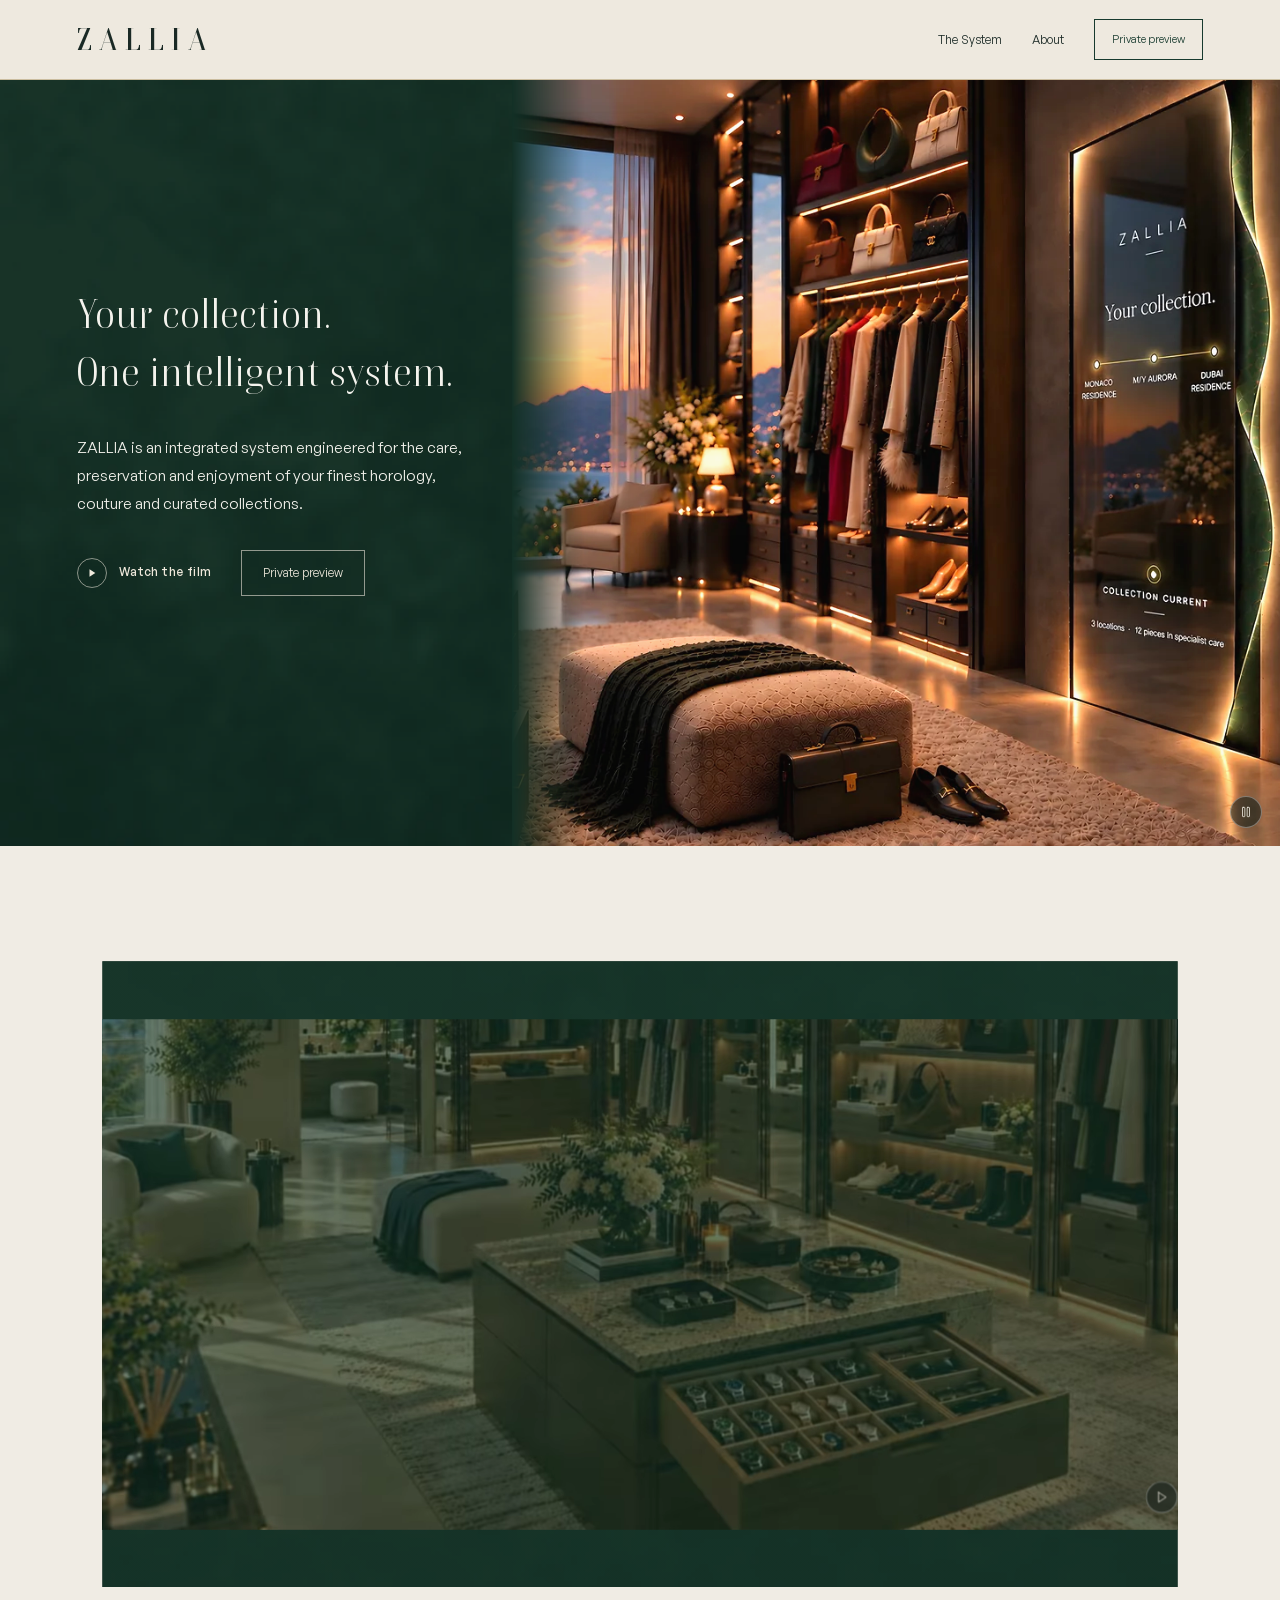
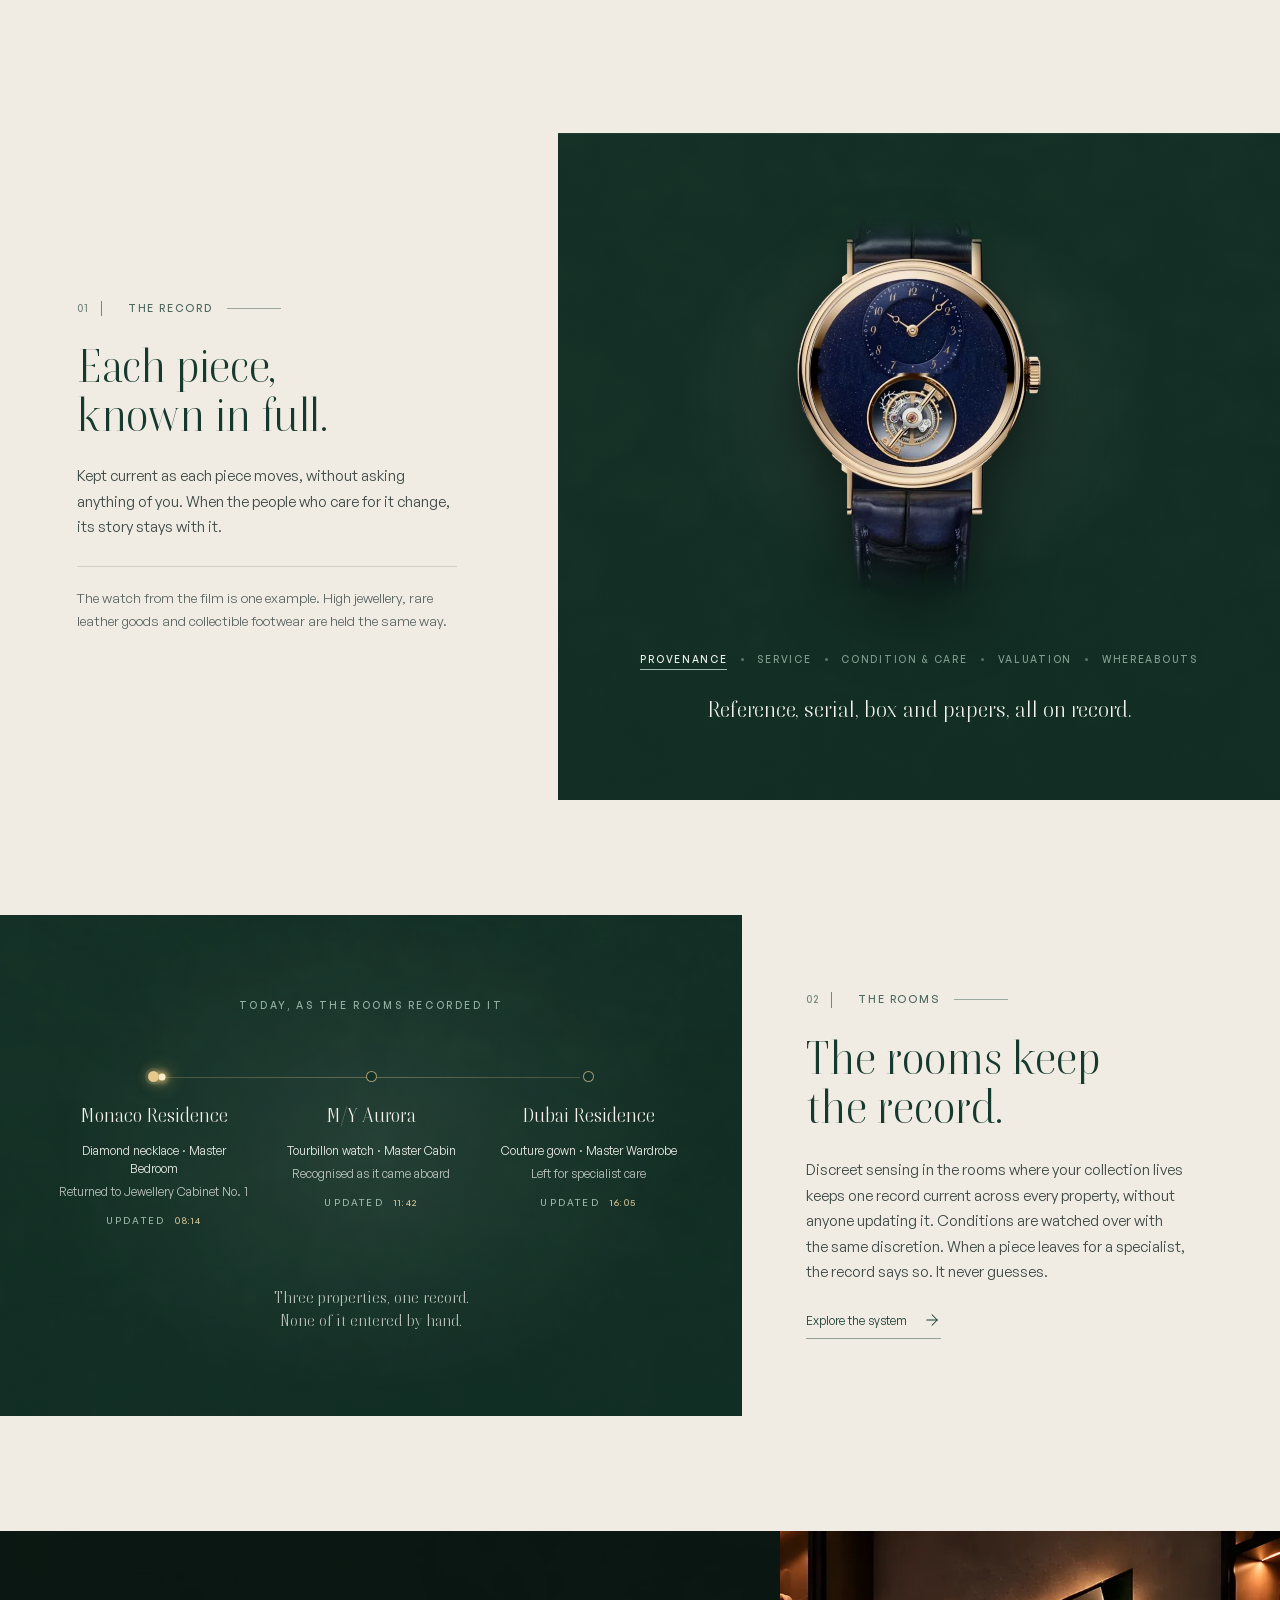
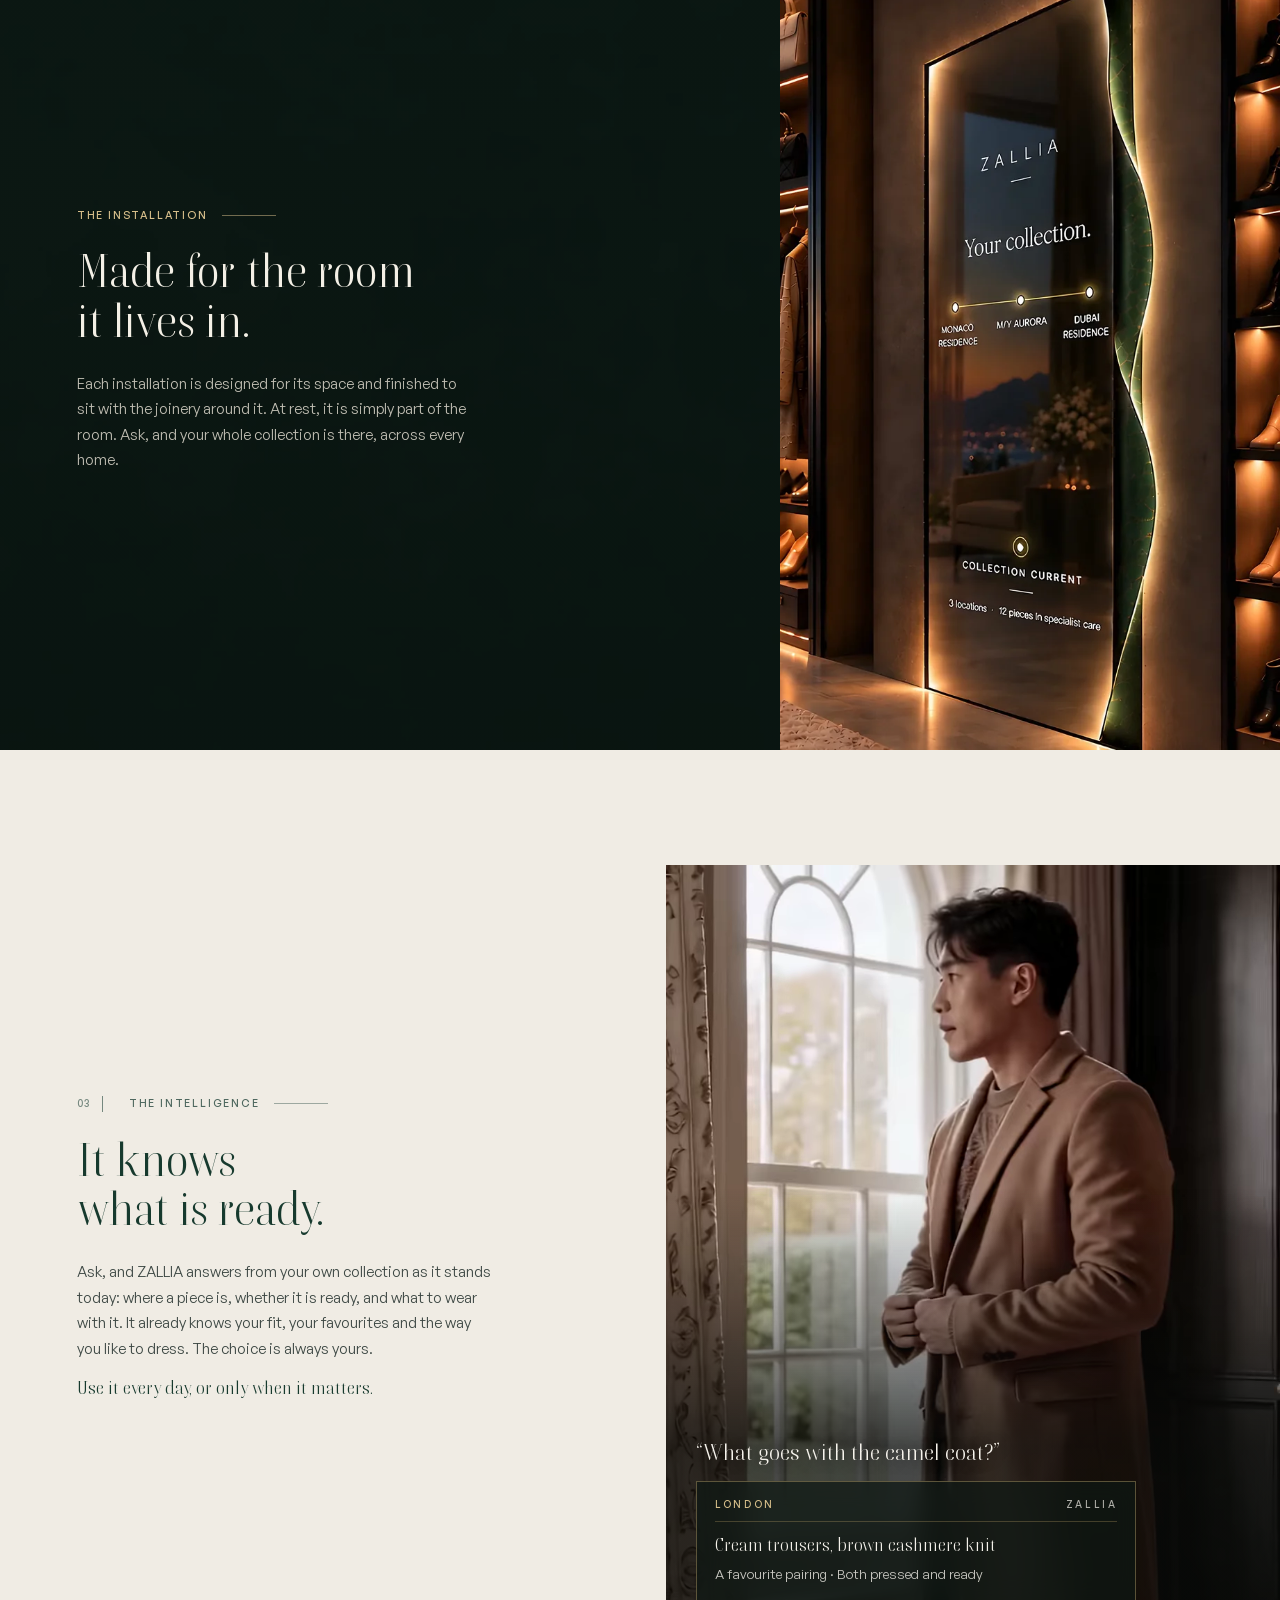
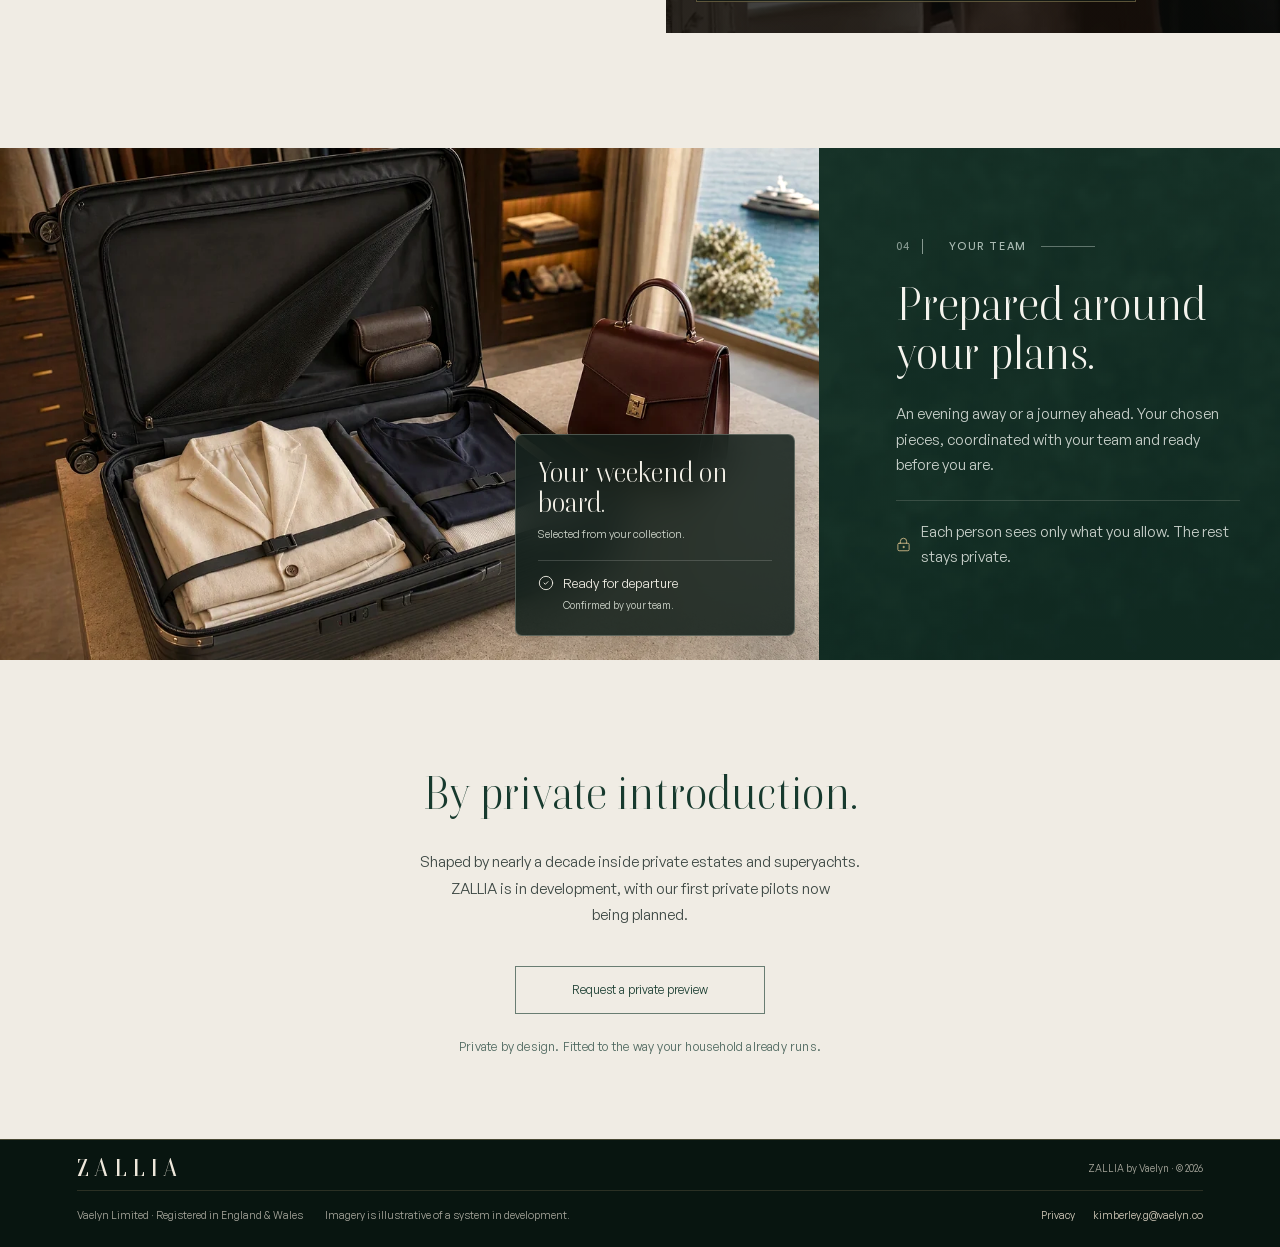
==== commit 26ec9f31: "Site polish: company footer and privacy notice, the installation, a quieter hero - Footer on every p" ====
--- a/index.html
+++ b/index.html
@@ -51,7 +51,10 @@
 <h1 id="hero-title"><span class="hero-line">Your collection.</span> <span class="hero-line">One intelligent system.</span></h1>
 <div class="hero-description">
 <p class="lead">ZALLIA is an integrated system engineered for the care, preservation and enjoyment of your finest horology, couture and curated collections.</p>
-<p>Discreet sensing keeps it connected as your pieces move across residences, yachts and journeys. Its intelligence brings your collection together with your plans, curating for any destination or occasion and coordinating every preparation.</p>
+</div>
+<div class="hero-actions">
+<a class="hero-film-link" href="#film"><i aria-hidden="true" data-lucide="play"></i>Watch the film</a>
+<button class="outline-button hero-preview" data-dialog="preview-dialog" type="button">Private preview</button>
 </div>
 </div>
 </section>
@@ -77,7 +80,7 @@
 <p class="section-label"><span class="label-index">01</span>The record</p>
 <h2 id="known-title">Each piece,<br/>
 known in full.</h2>
-<p class="known-lede">Kept current as each piece moves, without asking anything of you.</p>
+<p class="known-lede">Kept current as each piece moves, without asking anything of you. When the people who care for it change, its story stays with it.</p>
 <p class="known-scope">The watch from the film is one example. High jewellery, rare leather goods and collectible footwear are held the same way.</p>
 </div>
 <figure class="known-piece">
@@ -118,6 +121,16 @@
 <a class="text-link" href="system.html">Explore the system<i aria-hidden="true" data-lucide="arrow-right"></i></a>
 </div>
 </section>
+<section aria-labelledby="surface-title" class="surface-band" id="installation">
+<div class="surface-copy">
+<p class="section-label">The installation</p>
+<h2 id="surface-title"><span>Made for the room</span> <span>it lives in.</span></h2>
+<p>Each installation is designed for its space and finished to sit with the joinery around it. At rest, it is simply part of the room. Ask, and your whole collection is there, across every home.</p>
+</div>
+<figure class="surface-scene">
+<img alt="The ZALLIA surface set into a dressing-room wall between lit shelves, its glass showing the collection across Monaco, M/Y Aurora and Dubai." decoding="async" height="2440" loading="lazy" sizes="(max-width: 600px) and (min-resolution: 2.5dppx) 67vw, (max-width: 900px) 100vw, 40vw" src="assets/installation/surface-960.webp" srcset="assets/installation/surface-480.webp 480w, assets/installation/surface-720.webp 720w, assets/installation/surface-960.webp 960w, assets/installation/surface-1280.webp 1280w" width="1490"/>
+</figure>
+</section>
 <section aria-labelledby="personal-title" class="intel-band" data-intel="" id="personal">
 <div class="intel-head">
 <div class="intel-title">
@@ -148,6 +161,7 @@
 <h2 id="ready-title">Prepared around<br/>
 your plans.</h2>
 <p>An evening away or a journey ahead. Your chosen pieces, coordinated with your team and ready before you are.</p>
+<p class="story-private"><i aria-hidden="true" data-lucide="lock-keyhole"></i>Each person sees only what you allow. The rest stays private.</p>
 </div>
 <figure class="readiness-scene" aria-label="Illustrative selection prepared for departure, with team-confirmed readiness.">
 <img class="readiness-photo" src="assets/departure/prepared-departure-1600.webp" srcset="assets/departure/prepared-departure-640.webp 640w, assets/departure/prepared-departure-960.webp 960w, assets/departure/prepared-departure-1280.webp 1280w, assets/departure/prepared-departure-1600.webp 1600w, assets/departure/prepared-departure-2048.webp 2048w" sizes="(max-width: 600px) and (min-resolution: 2.5dppx) 89vw, (max-width: 600px) 134vw, (max-width: 800px) 103vw, 76vw" width="2048" height="1152" alt="A realistic travel suitcase packed with coordinated ivory tailoring, a navy silk top and protected accessories, with an oxblood handbag alongside." loading="lazy" decoding="async">
@@ -161,7 +175,7 @@
 </section>
 <section aria-labelledby="invite-title" class="closing-invite" id="introduction">
 <h2 id="invite-title">By private introduction.</h2>
-<p class="closing-invite-copy">ZALLIA is in development, with our first private pilots now being planned.</p>
+<p class="closing-invite-copy">Shaped by nearly a decade inside private estates and superyachts. ZALLIA is in development, with our first private pilots now being planned.</p>
 <button class="outline-button" data-dialog="preview-dialog" type="button">Request a private preview</button>
 <p class="closing-assurance">Private by design. Fitted to the way your household already runs.</p>
 </section></main>
@@ -170,6 +184,11 @@
 <div class="footer-brand">
 <a aria-label="ZALLIA home" class="wordmark" href="index.html">ZALLIA</a>
 <p>ZALLIA by Vaelyn · © 2026</p>
+</div>
+<div class="footer-legal">
+<p>Vaelyn Limited &middot; Registered in England &amp; Wales</p>
+<p class="footer-note">Imagery is illustrative of a system in development.</p>
+<nav aria-label="Legal and contact" class="footer-links"><a href="privacy.html">Privacy</a><a href="mailto:kimberley.g@vaelyn.co">kimberley.g@vaelyn.co</a></nav>
 </div>
 </div>
 </footer>
--- a/shared/site.css
+++ b/shared/site.css
@@ -603,3 +603,26 @@
 #preview-dialog .outline-button{color:var(--parch);border-color:rgb(239 233 220 / 58%)}
 #preview-dialog .dialog-note{color:var(--parch-faint)}
 #preview-dialog input:-webkit-autofill{-webkit-text-fill-color:#efe9dc;caret-color:#efe9dc;transition:background-color 9999s 0s}
+
+/* Footer: company, the honest note, and the way to reach us. */
+.footer-legal{display:flex;flex-wrap:wrap;align-items:center;gap:6px 22px;padding:12px 0 14px;border-top:1px solid rgb(168 148 104 / 22%);
+  font:10.5px/1.6 var(--sans);color:#aaa99f}
+.footer-legal p{margin:0}
+.footer-note{flex:1 1 auto}
+.footer-links{display:flex;gap:18px;flex-wrap:wrap}
+.footer-links a{color:#d8cfbf;text-decoration:none;min-height:24px;display:inline-flex;align-items:center}
+.footer-links a:hover,.footer-links a:focus-visible{text-decoration:underline;text-underline-offset:4px}
+@media(max-width:700px){.footer-legal{flex-direction:column;align-items:flex-start;gap:6px}.footer-links a{min-height:44px}}
+
+/* Privacy notice. */
+.legal-page{max-width:760px;margin:0 auto;padding:clamp(56px,8vw,112px) var(--gutter) clamp(72px,9vw,128px)}
+.legal-head{margin-bottom:clamp(40px,5vw,64px);padding-bottom:28px;border-bottom:1px solid rgb(31 43 39 / 14%)}
+.legal-head h1{font-family:var(--serif);font-weight:400;font-size:clamp(40px,5vw,64px);line-height:1.06;color:var(--ink-strong,#1d2a26);margin:18px 0 20px}
+.legal-updated{font-size:12px;color:var(--muted)}
+.legal-body h2{font-family:var(--serif);font-weight:400;font-size:clamp(22px,2vw,26px);color:var(--ink-strong,#1d2a26);margin:36px 0 10px}
+.legal-body p{font-size:15.5px;line-height:1.75;color:#3c4743;max-width:62ch}
+.legal-body a{color:inherit;text-decoration:underline;text-underline-offset:3px}
+
+/* Founders: one portrait treatment, the same shape and frame for both. */
+.founder-portrait::before,.founder-reverse .founder-portrait::before{aspect-ratio:4/5}
+.founder-portrait img{aspect-ratio:4/5;object-fit:cover}
--- a/shared/home.css
+++ b/shared/home.css
@@ -388,52 +388,50 @@
 
 /* ------------------------------------------------------------------
    03 The intelligence: text on the left, the four homes on the right.
-   The owner's question and ZALLIA's answer sit on the canvas beneath the
-   copy, never over the footage, so they read at a glance.
+   At every width the owner's question and ZALLIA's answer sit on the film
+   itself, over a soft scrim, so the two are always seen together.
    ------------------------------------------------------------------ */
 .home .intel-band{background:var(--canvas);display:grid;grid-template-columns:minmax(0,1fr) min(48vw,calc((100svh - var(--header-height) - 48px) * .8));
-  grid-template-areas:"head scene" "note scene";grid-template-rows:auto 1fr;column-gap:clamp(40px,6vw,110px);padding-left:var(--gutter);align-items:start}
-.intel-head{grid-area:head;padding:clamp(24px,3vw,48px) 0 0}
+  grid-template-areas:"head scene";column-gap:clamp(40px,6vw,110px);padding-left:var(--gutter);align-items:center}
+.intel-head{grid-area:head;padding:clamp(24px,3vw,48px) 0}
 .intel-head .section-label{margin-bottom:24px}
 .intel-head h2{font-size:var(--h2-size);line-height:1.08;color:var(--ink-strong);margin-bottom:24px}
 .intel-head h2 span{display:block}
 .intel-copy p{font-size:var(--body-size);line-height:1.7;color:var(--body-ink);max-width:420px}
 .intel-copy .intel-examples{margin-top:14px;color:var(--ink-strong);font-family:var(--serif);font-size:calc(var(--body-size) + 3px);line-height:1.5}
 .intel-scene{grid-area:scene;position:relative;margin:0;overflow:hidden;aspect-ratio:4/5;width:100%;background:#2a1d14}
+.intel-scene::after{content:"";position:absolute;inset:auto 0 0 0;height:58%;pointer-events:none;background:linear-gradient(transparent,rgb(10 12 10 / 74%) 58%)}
 .intel-video{display:block;width:100%;height:100%;object-fit:cover}
-.intel-note{grid-area:note;align-self:end;max-width:420px;margin-top:clamp(40px,5vw,72px);padding-bottom:clamp(24px,3vw,48px)}
+.intel-note{grid-area:scene;align-self:end;z-index:2;margin:0;padding:0 clamp(20px,2.4vw,40px) clamp(20px,2.4vw,36px)}
 .intel-beats{display:grid}
-.intel-beat{grid-area:1/1;display:flex;flex-direction:column;gap:16px;opacity:0;transition:opacity .6s var(--ease-out)}
+.intel-beat{grid-area:1/1;display:flex;flex-direction:column;gap:14px;opacity:0;transition:opacity .6s var(--ease-out)}
 .intel-note[data-beat="0"] [data-for="0"],.intel-note[data-beat="1"] [data-for="1"],.intel-note[data-beat="2"] [data-for="2"],.intel-note[data-beat="3"] [data-for="3"]{opacity:1}
 .intel-ask,.intel-answer{opacity:0;transform:translateY(6px);transition:opacity .5s var(--ease-out),transform .7s var(--ease-out)}
-.intel-ask-line{display:block;font:400 clamp(24px,1.9vw,30px)/1.22 var(--serif);color:var(--ink-strong);text-wrap:balance}
-.intel-answer{display:flex;flex-direction:column;gap:8px;padding:18px 22px 20px;background:#fbf9f4;border:1px solid rgb(23 58 46 / 18%)}
-.intel-answer-head{display:flex;justify-content:space-between;align-items:baseline;padding-bottom:10px;margin-bottom:4px;border-bottom:1px solid rgb(23 58 46 / 14%);
+.intel-ask-line{display:block;font:400 clamp(22px,1.75vw,29px)/1.22 var(--serif);color:#f6f3ec;text-shadow:0 1px 14px rgb(0 0 0 / 60%);text-wrap:balance}
+.intel-answer{display:flex;flex-direction:column;gap:8px;max-width:440px;padding:clamp(14px,1.2vw,18px) clamp(16px,1.4vw,22px) clamp(16px,1.3vw,20px);
+  background:rgb(14 24 20 / 72%);border:1px solid rgb(214 182 118 / 38%)}
+@supports ((backdrop-filter:blur(1px)) or (-webkit-backdrop-filter:blur(1px))){.intel-answer{backdrop-filter:blur(12px);-webkit-backdrop-filter:blur(12px)}}
+.intel-answer-head{display:flex;justify-content:space-between;align-items:baseline;padding-bottom:10px;margin-bottom:4px;border-bottom:1px solid rgb(214 182 118 / 26%);
   font:500 10px/1.4 var(--sans);letter-spacing:2.6px;text-transform:uppercase}
-.intel-answer-head span:first-child{color:#8a6d3b}
-.intel-answer-head span+span{color:var(--label-green)}
-.intel-answer-item{font:400 clamp(19px,1.4vw,22px)/1.25 var(--serif);color:var(--ink-strong)}
-.intel-answer-note{font:400 13.5px/1.5 var(--sans);color:var(--body-ink)}
+.intel-answer-head span:first-child{color:#d6be8a}
+.intel-answer-head span+span{color:rgb(244 241 234 / 70%)}
+.intel-answer-item{font:400 clamp(18px,1.35vw,22px)/1.25 var(--serif);color:#f4f1ea}
+.intel-answer-note{font:400 13.5px/1.5 var(--sans);color:rgb(244 241 234 / 82%)}
 .intel-note[data-beat="0"] [data-for="0"] :is(.intel-ask,.intel-answer),.intel-note[data-beat="1"] [data-for="1"] :is(.intel-ask,.intel-answer),
 .intel-note[data-beat="2"] [data-for="2"] :is(.intel-ask,.intel-answer),.intel-note[data-beat="3"] [data-for="3"] :is(.intel-ask,.intel-answer){opacity:1;transform:none}
 .intel-note[data-beat] [data-for] .intel-ask{transition-delay:.15s}
 .intel-note[data-beat] [data-for] .intel-answer{transition-delay:.8s}
-/* Tablet and phone: copy, then the homes, then the question and answer. */
+@media(prefers-reduced-transparency:reduce),(prefers-contrast:more){.intel-answer{background:#101a16;backdrop-filter:none;-webkit-backdrop-filter:none}}
+/* Phones and narrow tablets: copy first, then the film full width. */
 @media(max-width:900px){
-  /* Phones and tablets: the question and answer sit on the film itself, so the two are always seen together. */
-  .home .intel-band{grid-template-columns:1fr;grid-template-areas:"head" "scene";grid-template-rows:auto;padding-left:0}
+  .home .intel-band{grid-template-columns:1fr;grid-template-areas:"head" "scene";padding-left:0}
   .intel-head{padding:0 var(--gutter) 28px}
-  .intel-scene{max-height:none}
-  .intel-scene::after{content:"";position:absolute;inset:auto 0 0 0;height:62%;pointer-events:none;background:linear-gradient(transparent,rgb(10 12 10 / 78%) 55%)}
-  .intel-note{grid-area:scene;align-self:end;z-index:2;max-width:none;margin:0;padding:0 var(--gutter) 22px}
-  .intel-ask-line{color:#f6f3ec;font-size:23px;text-shadow:0 1px 14px rgb(0 0 0 / 60%)}
-  .intel-answer{background:rgb(14 24 20 / 72%);border-color:rgb(214 182 118 / 38%);padding:14px 16px 16px}
-  @supports ((backdrop-filter:blur(1px)) or (-webkit-backdrop-filter:blur(1px))){.intel-answer{backdrop-filter:blur(12px);-webkit-backdrop-filter:blur(12px)}}
-  .intel-answer-head{border-bottom-color:rgb(214 182 118 / 26%)}
-  .intel-answer-head span:first-child{color:#d6be8a}
-  .intel-answer-head span+span{color:rgb(244 241 234 / 70%)}
-  .intel-answer-item{color:#f4f1ea;font-size:19px}
-  .intel-answer-note{color:rgb(244 241 234 / 82%);font-size:13px}
+  .intel-scene::after{height:62%;background:linear-gradient(transparent,rgb(10 12 10 / 78%) 55%)}
+  .intel-note{padding:0 var(--gutter) 22px}
+  .intel-ask-line{font-size:23px}
+  .intel-answer{max-width:none;padding:14px 16px 16px}
+  .intel-answer-item{font-size:19px}
+  .intel-answer-note{font-size:13px}
 }
 @media(prefers-reduced-motion:reduce){.intel-beat,.intel-ask,.intel-answer{transition:none!important;transform:none!important}}
 /* Zigzag rhythm: 04 places its photograph on the left, text on the right. */
@@ -446,3 +444,40 @@
 .home .closing-assurance{margin-top:22px}
 .home #main{padding-bottom:0}
 .home .closing-invite{padding-bottom:clamp(64px,6.5vw,104px)}
+
+/* Hero actions: the film, and a quiet way in. */
+.home .hero-actions{display:flex;align-items:center;gap:14px 30px;flex-wrap:wrap;margin-top:32px}
+.hero-film-link{display:inline-flex;align-items:center;gap:12px;min-height:44px;font:500 12px/1.4 var(--sans);letter-spacing:.4px;color:#efe9dc;
+  text-decoration:none;border-bottom:1px solid transparent;transition:border-color .3s ease}
+.hero-film-link svg{width:30px;height:30px;padding:9px;border:1px solid rgb(239 233 220 / 55%);border-radius:50%;fill:currentColor;stroke:none;transition:background .3s ease}
+.hero-film-link:hover svg,.hero-film-link:focus-visible svg{background:rgb(239 233 220 / 12%)}
+.hero-film-link:hover span,.hero-film-link:focus-visible{text-decoration:underline;text-underline-offset:5px}
+.home .hero-actions .hero-preview{background:transparent;color:#efe9dc;border-color:rgb(239 233 220 / 58%);min-height:46px;justify-content:center;gap:0}
+.home .hero-actions .hero-preview:hover{background:rgb(239 233 220 / 10%);border-color:#efe9dc}
+
+/* The installation: the object itself, at rest in the room. */
+.home .surface-band{display:grid;grid-template-columns:minmax(0,1fr) min(40vw,calc((100svh - var(--header-height)) * .61));align-items:center;
+  column-gap:clamp(40px,6vw,110px);padding-left:var(--gutter);color:#efe9dc;position:relative;isolation:isolate;
+  background:linear-gradient(rgb(9 20 16 / 90%),rgb(9 20 16 / 94%)),var(--jade-texture,none) center/cover,#0b1a15}
+.surface-copy{padding:clamp(48px,6vw,96px) 0}
+.surface-copy .section-label{color:#d9c08c;margin-bottom:24px}
+.surface-copy h2{font-size:var(--h2-size);line-height:1.08;color:#f4f0e6;margin-bottom:24px}
+.surface-copy h2 span{display:block}
+.surface-copy p:not(.section-label){font-size:var(--body-size);line-height:1.7;color:rgb(239 233 220 / 80%);max-width:400px}
+.surface-scene{margin:0;aspect-ratio:1490/2440;width:100%;overflow:hidden;background:#1c140e}
+.surface-scene img{display:block;width:100%;height:100%;object-fit:cover}
+@media(max-width:900px){
+  .home .surface-band{grid-template-columns:1fr;padding-left:0}
+  .surface-copy{padding:clamp(48px,9vw,72px) var(--gutter) 32px}
+  .surface-scene{aspect-ratio:4/5;max-height:none}
+  .surface-scene img{object-position:50% 30%}
+}
+
+/* 04: privacy, said once and quietly. */
+.home .story-copy .story-private{display:flex;align-items:center;gap:10px;margin-top:22px;padding-top:18px;border-top:1px solid rgb(239 233 220 / 16%);
+  font-size:calc(var(--body-size) - 1.5px);color:rgb(239 233 220 / 78%)}
+.story-private svg{flex:none;width:15px;height:15px;color:#d9c08c}
+
+/* A steadier rhythm between sections. */
+.home{--section-gap:clamp(80px,9vw,140px)}
+@media(max-width:700px){.home{--section-gap:clamp(60px,16vw,84px)}}
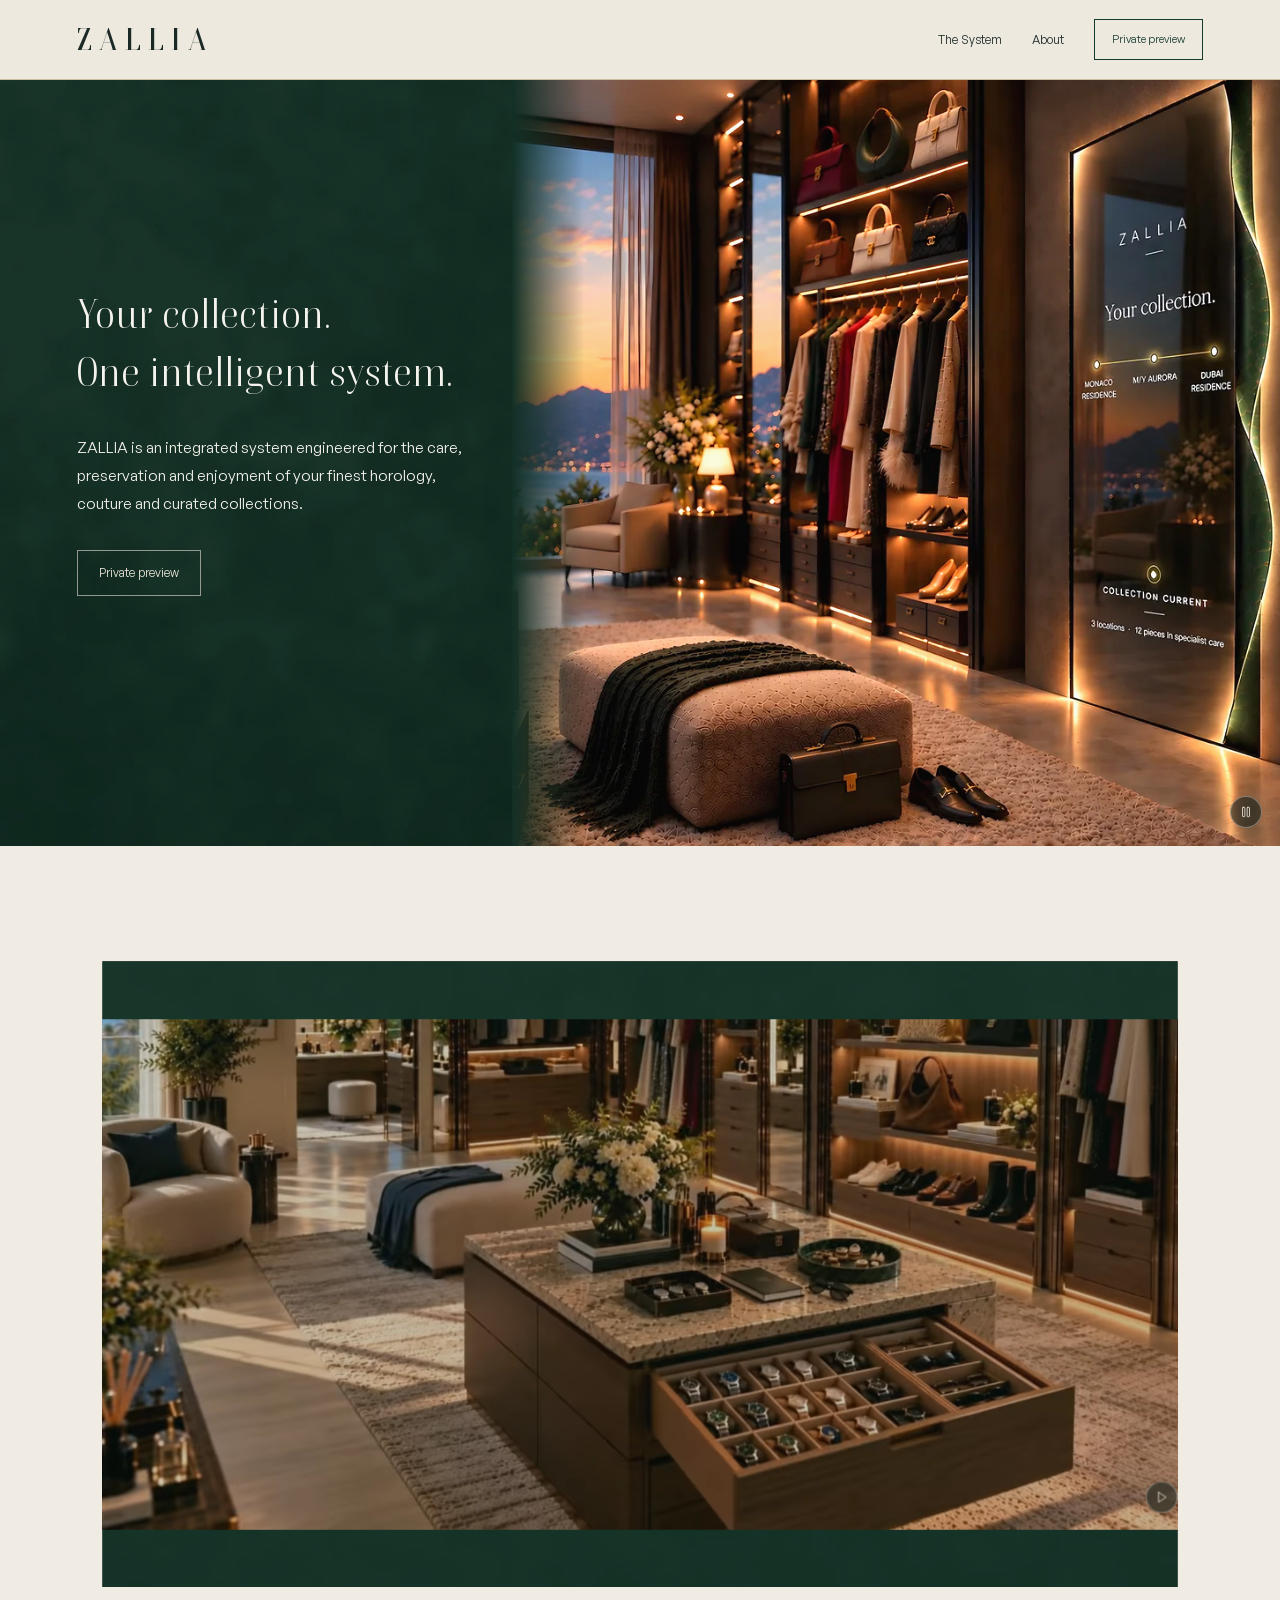
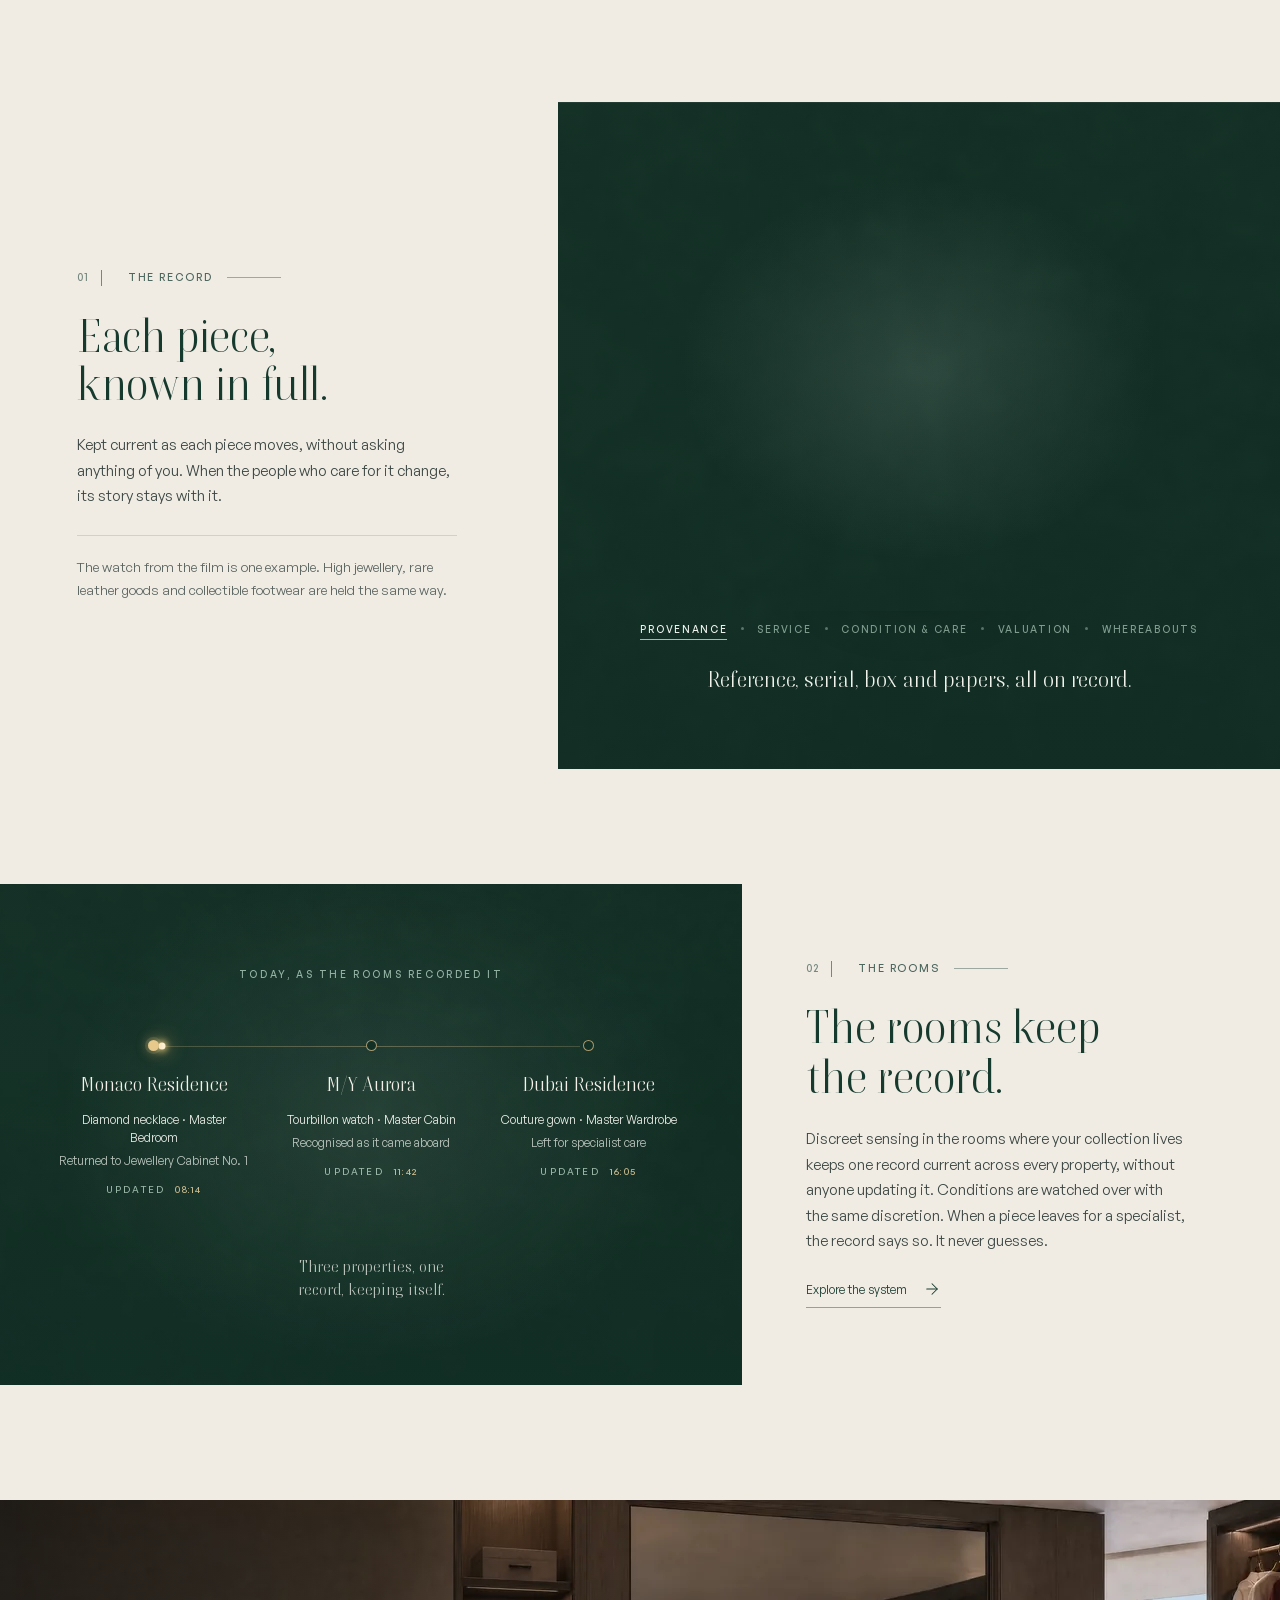
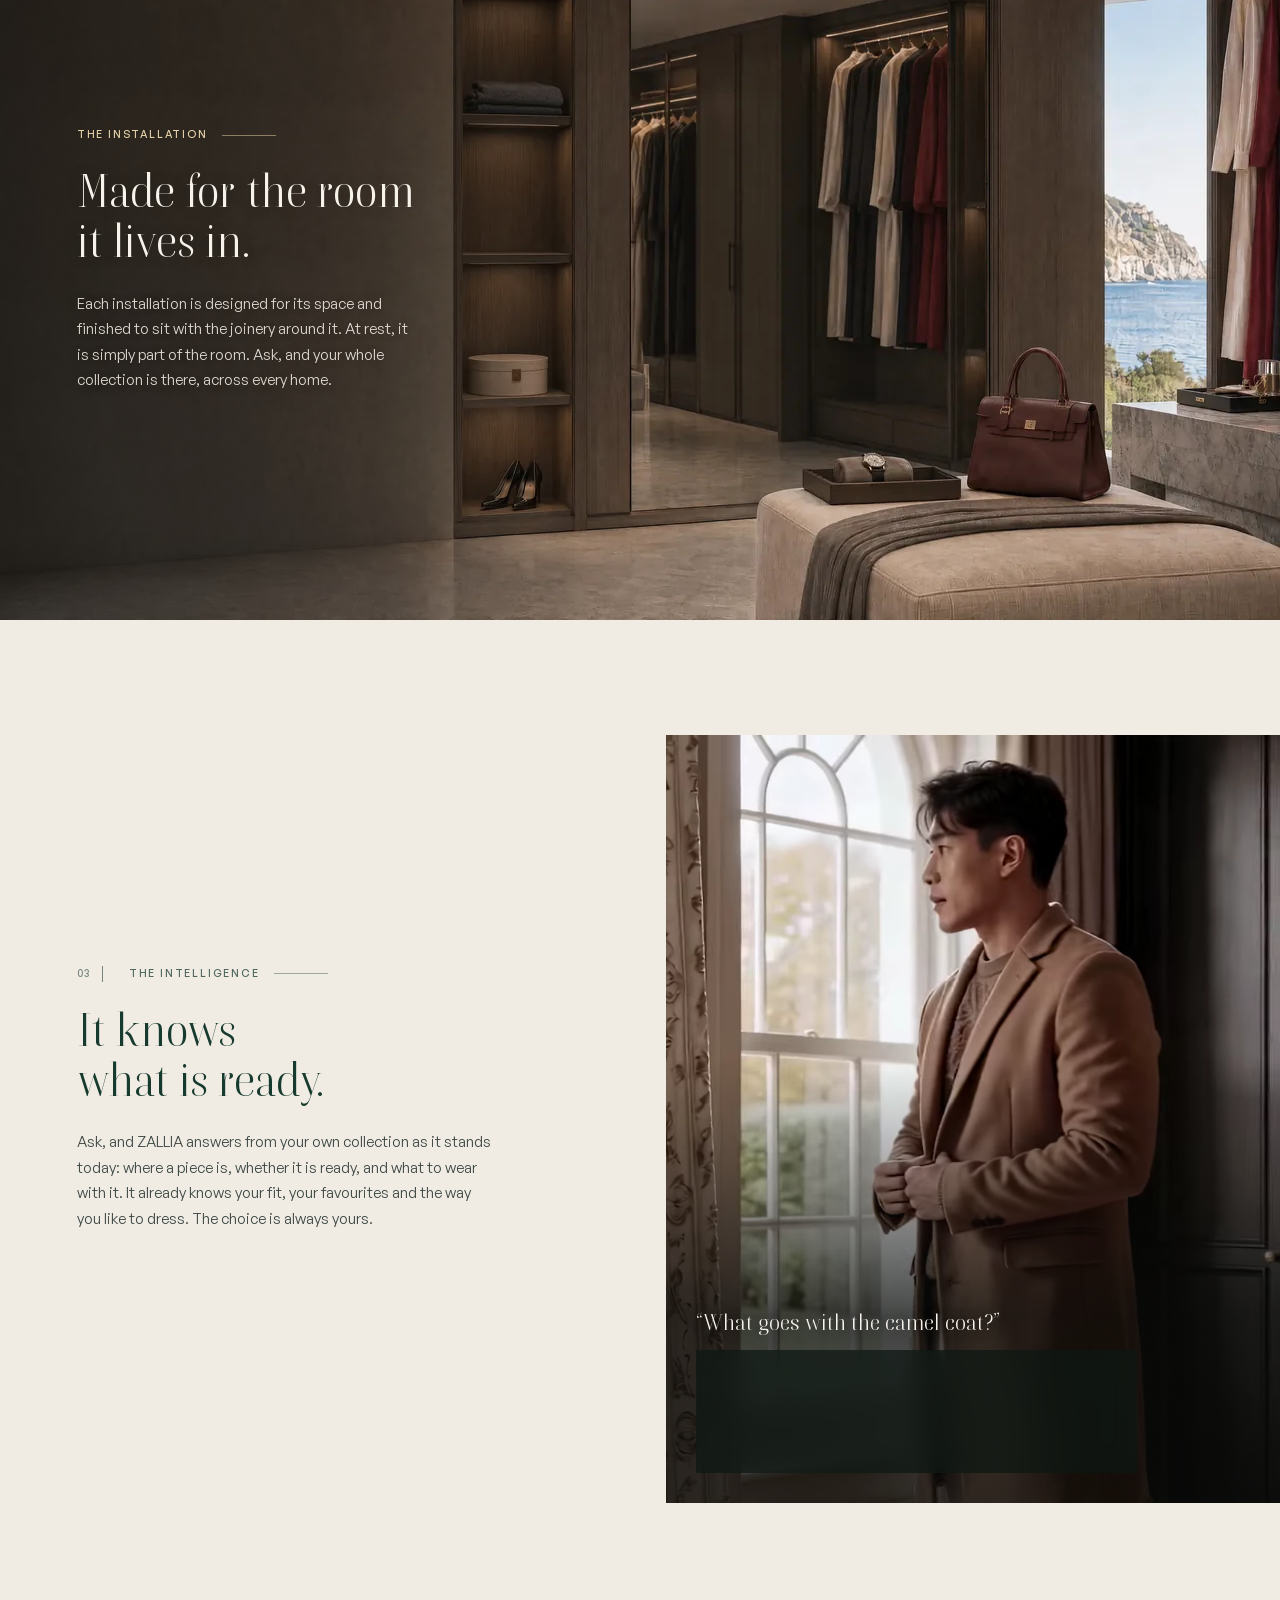
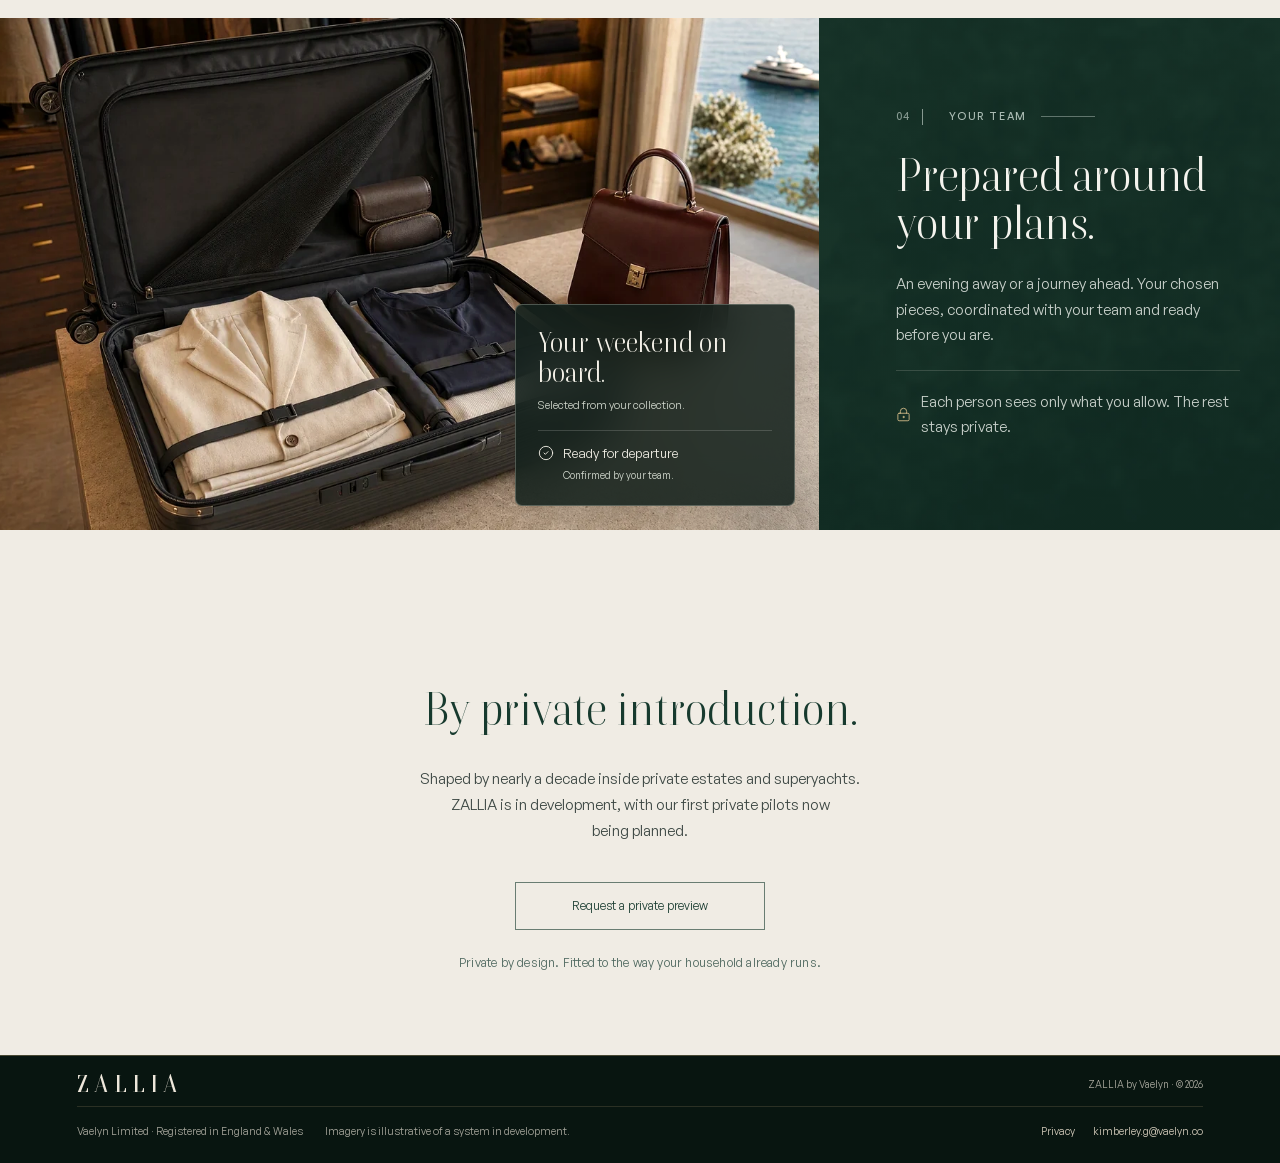
==== commit f9b230e2: "Review changes: installation at rest, looping record, even spacing, short privacy - Installation now" ====
--- a/index.html
+++ b/index.html
@@ -53,7 +53,6 @@
 <p class="lead">ZALLIA is an integrated system engineered for the care, preservation and enjoyment of your finest horology, couture and curated collections.</p>
 </div>
 <div class="hero-actions">
-<a class="hero-film-link" href="#film"><i aria-hidden="true" data-lucide="play"></i>Watch the film</a>
 <button class="outline-button hero-preview" data-dialog="preview-dialog" type="button">Private preview</button>
 </div>
 </div>
@@ -112,7 +111,7 @@
 <li class="place"><span aria-hidden="true" class="place-node"></span><p class="place-name">Dubai Residence</p><p class="place-log"><span class="place-item">Couture gown &middot; Master Wardrobe</span><span class="place-event">Left for specialist care</span><span class="place-mark">Updated <time>16:05</time></span></p></li>
 </ol>
 <span aria-hidden="true" class="places-line"><span class="places-light"></span></span>
-<figcaption class="places-foot">Three properties, one record. None of it entered by hand.</figcaption>
+<figcaption class="places-foot">Three properties, one record, keeping itself.</figcaption>
 </figure>
 <div class="places-copy">
 <p class="section-label"><span class="label-index">02</span>The rooms</p>
@@ -122,14 +121,14 @@
 </div>
 </section>
 <section aria-labelledby="surface-title" class="surface-band" id="installation">
+<figure class="surface-scene">
+<img alt="ZALLIA at rest: a mirrored surface set into walnut joinery in a dressing room overlooking the sea." decoding="async" height="1440" loading="lazy" sizes="(max-width: 900px) and (min-resolution: 2.5dppx) 140vw, (max-width: 900px) 210vw, 100vw" src="assets/residence-integrated-1600.webp" srcset="assets/residence-integrated-640.webp 640w, assets/residence-integrated-960.webp 960w, assets/residence-integrated-1280.webp 1280w, assets/residence-integrated-1600.webp 1600w, assets/residence-integrated-2048.webp 2048w, assets/residence-integrated-2560.webp 2560w" width="2560"/>
+</figure>
 <div class="surface-copy">
 <p class="section-label">The installation</p>
 <h2 id="surface-title"><span>Made for the room</span> <span>it lives in.</span></h2>
 <p>Each installation is designed for its space and finished to sit with the joinery around it. At rest, it is simply part of the room. Ask, and your whole collection is there, across every home.</p>
 </div>
-<figure class="surface-scene">
-<img alt="The ZALLIA surface set into a dressing-room wall between lit shelves, its glass showing the collection across Monaco, M/Y Aurora and Dubai." decoding="async" height="2440" loading="lazy" sizes="(max-width: 600px) and (min-resolution: 2.5dppx) 67vw, (max-width: 900px) 100vw, 40vw" src="assets/installation/surface-960.webp" srcset="assets/installation/surface-480.webp 480w, assets/installation/surface-720.webp 720w, assets/installation/surface-960.webp 960w, assets/installation/surface-1280.webp 1280w" width="1490"/>
-</figure>
 </section>
 <section aria-labelledby="personal-title" class="intel-band" data-intel="" id="personal">
 <div class="intel-head">
--- a/shared/site.css
+++ b/shared/site.css
@@ -621,6 +621,7 @@
 .legal-updated{font-size:12px;color:var(--muted)}
 .legal-body h2{font-family:var(--serif);font-weight:400;font-size:clamp(22px,2vw,26px);color:var(--ink-strong,#1d2a26);margin:36px 0 10px}
 .legal-body p{font-size:15.5px;line-height:1.75;color:#3c4743;max-width:62ch}
+.legal-body p+p{margin-top:18px}
 .legal-body a{color:inherit;text-decoration:underline;text-underline-offset:3px}
 
 /* Founders: one portrait treatment, the same shape and frame for both. */
--- a/shared/home.css
+++ b/shared/home.css
@@ -455,24 +455,26 @@
 .home .hero-actions .hero-preview{background:transparent;color:#efe9dc;border-color:rgb(239 233 220 / 58%);min-height:46px;justify-content:center;gap:0}
 .home .hero-actions .hero-preview:hover{background:rgb(239 233 220 / 10%);border-color:#efe9dc}
 
-/* The installation: the object itself, at rest in the room. */
-.home .surface-band{display:grid;grid-template-columns:minmax(0,1fr) min(40vw,calc((100svh - var(--header-height)) * .61));align-items:center;
-  column-gap:clamp(40px,6vw,110px);padding-left:var(--gutter);color:#efe9dc;position:relative;isolation:isolate;
-  background:linear-gradient(rgb(9 20 16 / 90%),rgb(9 20 16 / 94%)),var(--jade-texture,none) center/cover,#0b1a15}
-.surface-copy{padding:clamp(48px,6vw,96px) 0}
-.surface-copy .section-label{color:#d9c08c;margin-bottom:24px}
-.surface-copy h2{font-size:var(--h2-size);line-height:1.08;color:#f4f0e6;margin-bottom:24px}
+/* The installation: ZALLIA at rest in its room, in daylight, a counterpoint
+   to the hero's evening view. The copy sits on the plain wall at left. */
+.home .surface-band{position:relative;isolation:isolate;display:grid;align-items:center;min-height:min(56.25vw,calc(100svh - var(--header-height)));
+  overflow:hidden;background:#3a352e;color:#f4f0e6}
+.surface-scene{position:absolute;inset:0;z-index:-1;margin:0}
+.surface-scene img{display:block;width:100%;height:100%;object-fit:cover;object-position:62% 50%}
+.surface-scene::after{content:"";position:absolute;inset:0;background:linear-gradient(90deg,rgb(24 21 17 / 62%) 0%,rgb(24 21 17 / 38%) 26%,rgb(24 21 17 / 0%) 44%)}
+.surface-copy{max-width:min(420px,34vw);padding:clamp(48px,6vw,96px) 0 clamp(48px,6vw,96px) var(--gutter)}
+.surface-copy .section-label{color:#e6d3a8;margin-bottom:24px}
+.surface-copy h2{font-size:var(--h2-size);line-height:1.08;color:#f7f3ea;margin-bottom:24px;text-shadow:0 1px 18px rgb(0 0 0 / 22%)}
 .surface-copy h2 span{display:block}
-.surface-copy p:not(.section-label){font-size:var(--body-size);line-height:1.7;color:rgb(239 233 220 / 80%);max-width:400px}
-.surface-scene{margin:0;aspect-ratio:1490/2440;width:100%;overflow:hidden;background:#1c140e}
-.surface-scene img{display:block;width:100%;height:100%;object-fit:cover}
+.surface-copy p:not(.section-label){font-size:var(--body-size);line-height:1.7;color:rgb(247 243 234 / 88%);text-shadow:0 1px 12px rgb(0 0 0 / 25%)}
 @media(max-width:900px){
-  .home .surface-band{grid-template-columns:1fr;padding-left:0}
-  .surface-copy{padding:clamp(48px,9vw,72px) var(--gutter) 32px}
-  .surface-scene{aspect-ratio:4/5;max-height:none}
-  .surface-scene img{object-position:50% 30%}
-}
-
+  .home .surface-band{display:flex;flex-direction:column;align-items:stretch;min-height:0;background:#1d1a16}
+  .surface-scene{position:relative;inset:auto;z-index:0;order:2;aspect-ratio:4/5}
+  .surface-scene img{object-position:63% 50%}
+  .surface-scene::after{display:none}
+  .surface-copy{order:1;max-width:none;padding:clamp(48px,9vw,72px) var(--gutter) 32px}
+  .surface-copy h2,.surface-copy p:not(.section-label){text-shadow:none}
+}
 /* 04: privacy, said once and quietly. */
 .home .story-copy .story-private{display:flex;align-items:center;gap:10px;margin-top:22px;padding-top:18px;border-top:1px solid rgb(239 233 220 / 16%);
   font-size:calc(var(--body-size) - 1.5px);color:rgb(239 233 220 / 78%)}
@@ -481,3 +483,19 @@
 /* A steadier rhythm between sections. */
 .home{--section-gap:clamp(80px,9vw,140px)}
 @media(max-width:700px){.home{--section-gap:clamp(60px,16vw,84px)}}
+
+/* 01: while the facets loop, the active underline fills over its dwell. */
+.known-facet::after{transform-origin:left center}
+.known-band[data-motion-state="playing"] .known-facet[aria-pressed="true"]::after,
+.known-band[data-motion-state="paused"] .known-facet[aria-pressed="true"]::after{animation:facet-fill var(--facet-dwell,5500ms) linear forwards}
+.known-band[data-motion-state="paused"] .known-facet[aria-pressed="true"]::after{animation-play-state:paused}
+@keyframes facet-fill{from{transform:scaleX(0)}to{transform:scaleX(1)}}
+@media(prefers-reduced-motion:reduce){.known-facet::after{animation:none!important}}
+
+/* Even breathing room: every section the same distance from the next. */
+.home #main>#known{margin-top:0}
+.home #main>#introduction{margin-top:0}
+@media(min-width:901px){
+  .surface-copy h2 span{white-space:nowrap}
+  .surface-scene::after{background:linear-gradient(90deg,rgb(24 21 17 / 66%) 0%,rgb(24 21 17 / 44%) 30%,rgb(24 21 17 / 0%) 50%)}
+}
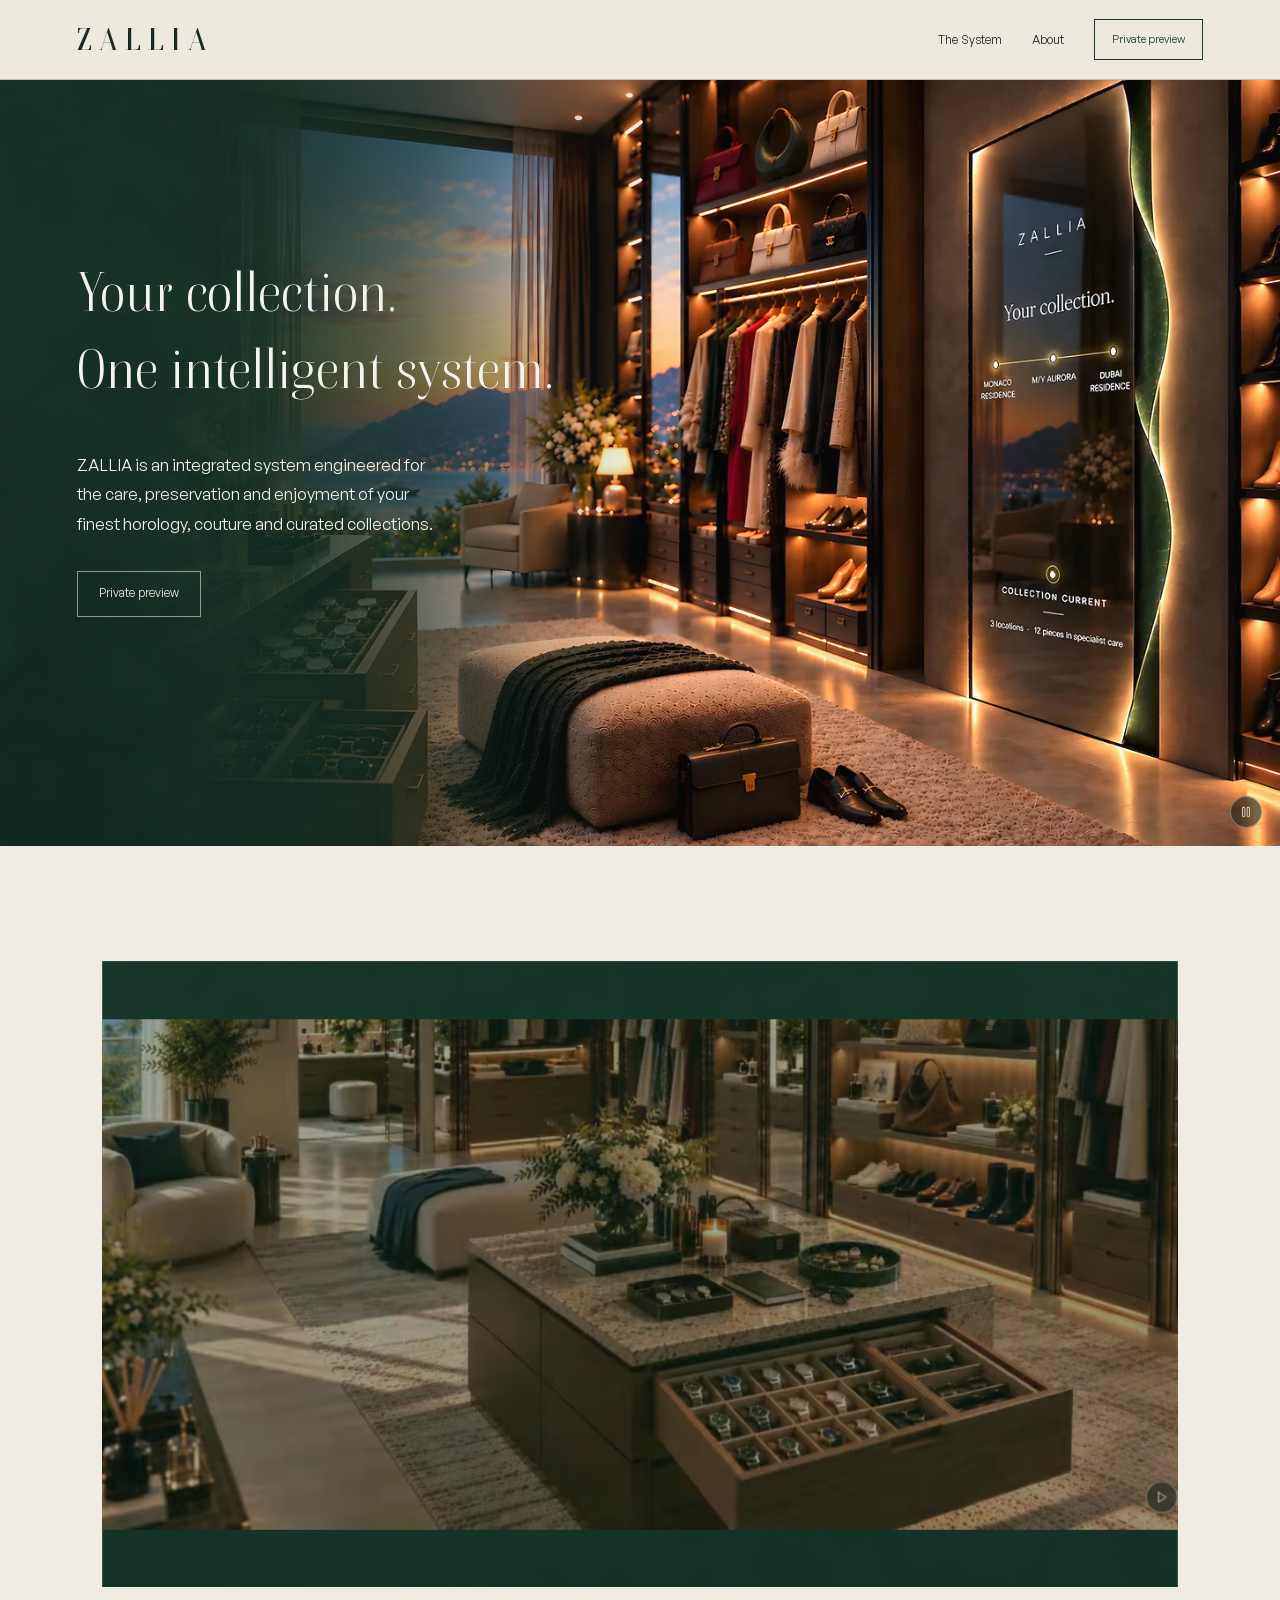
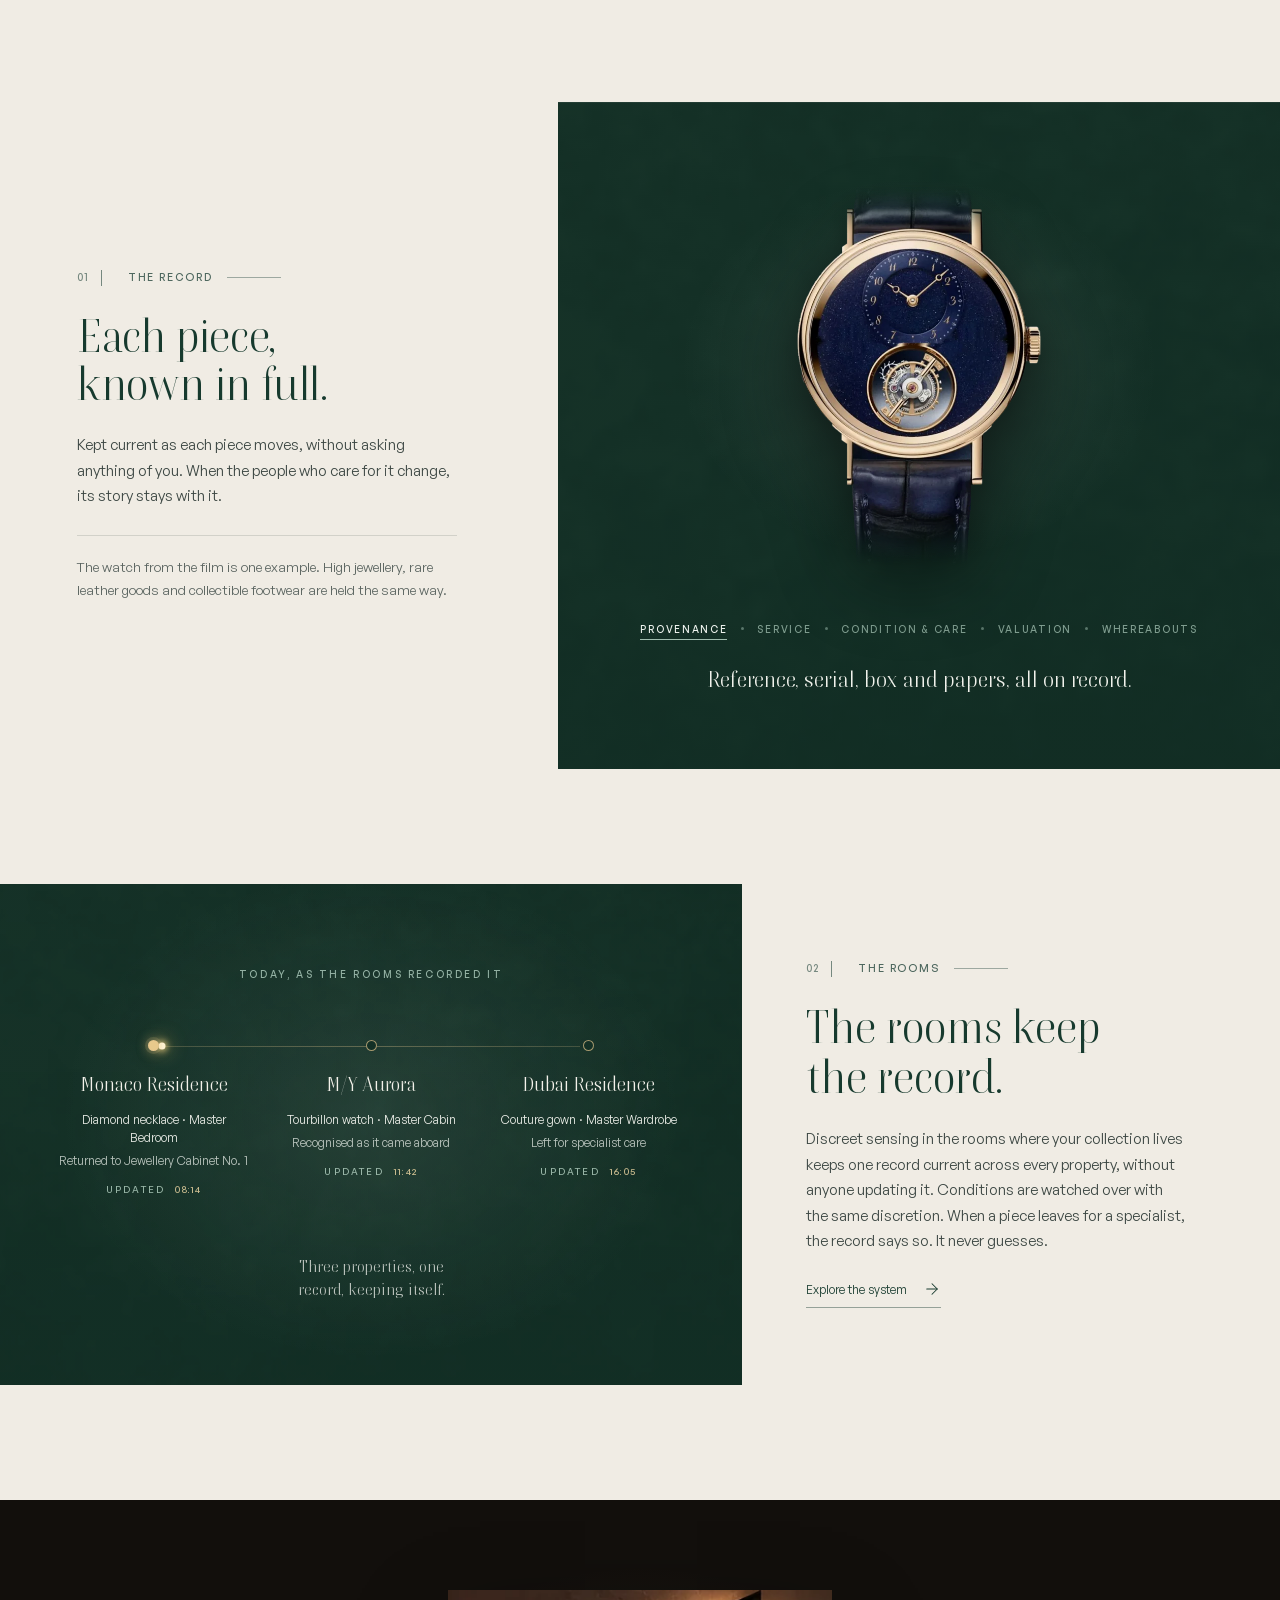
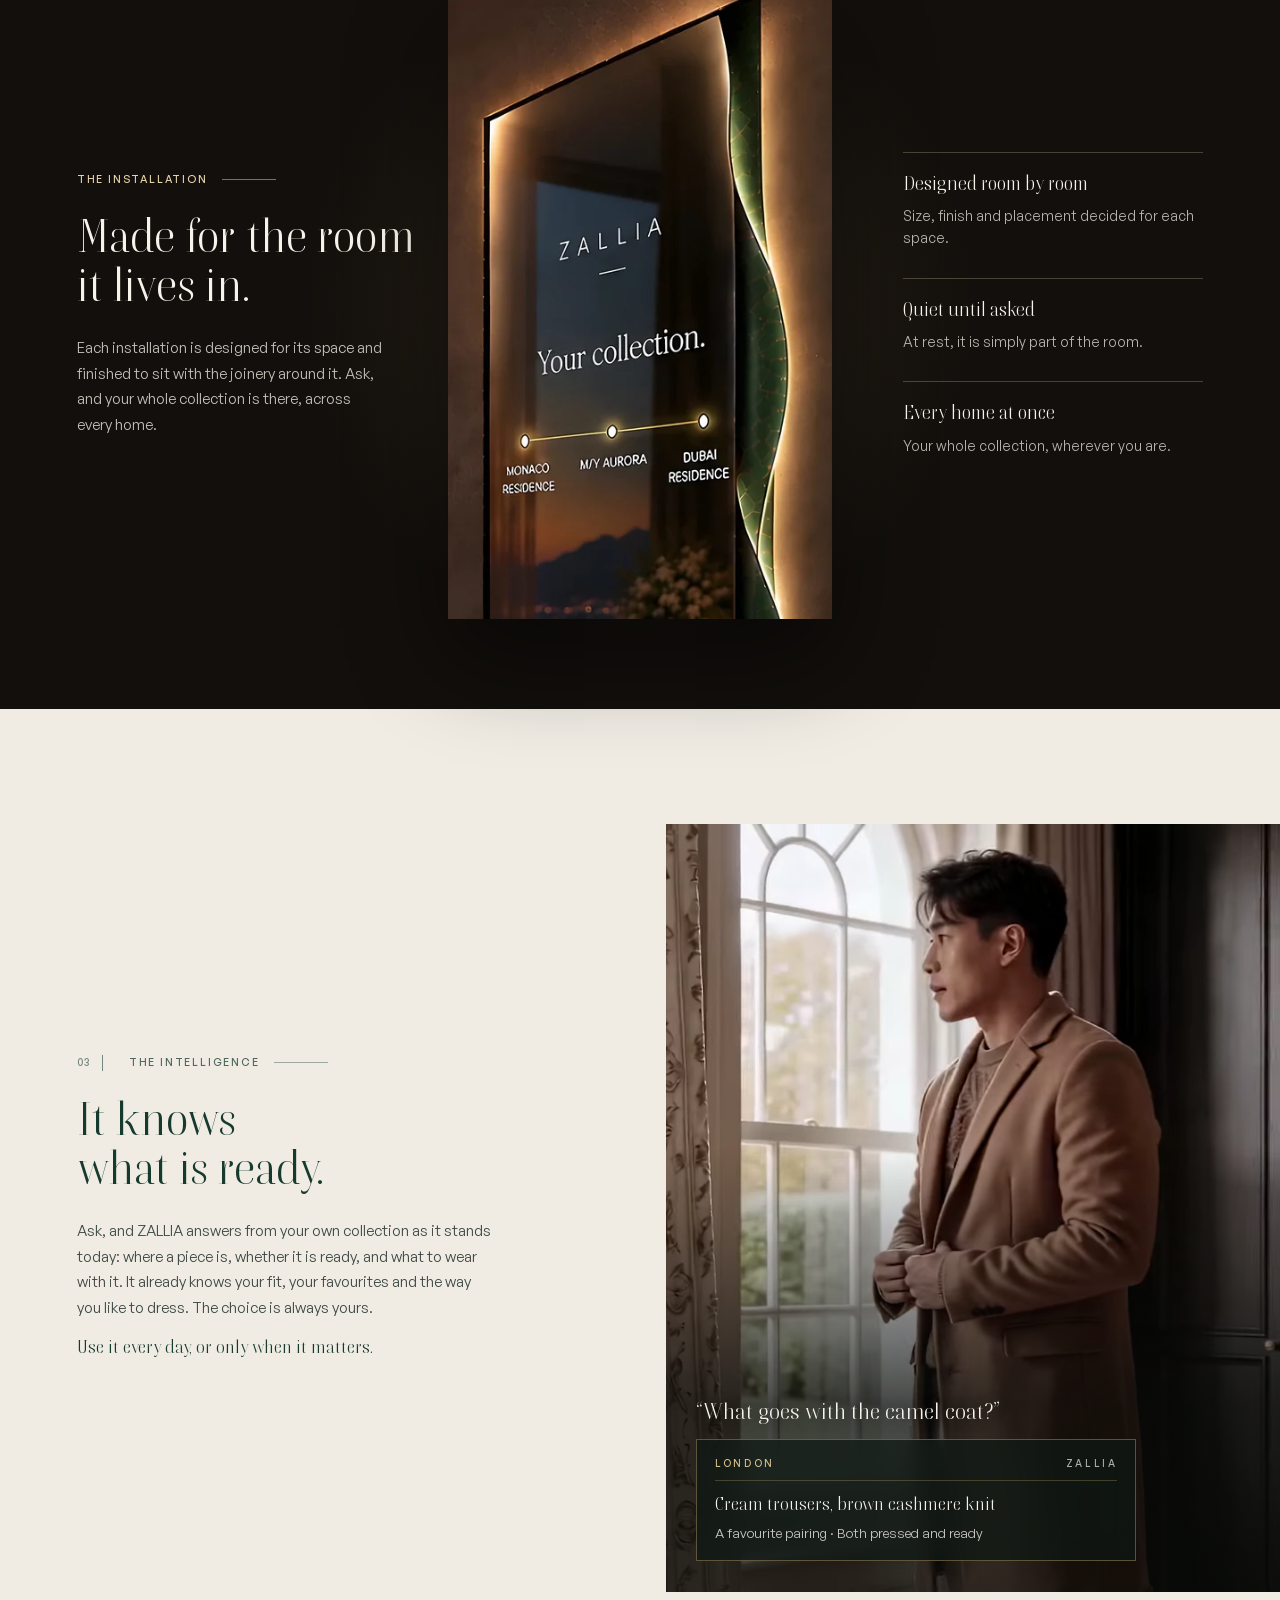
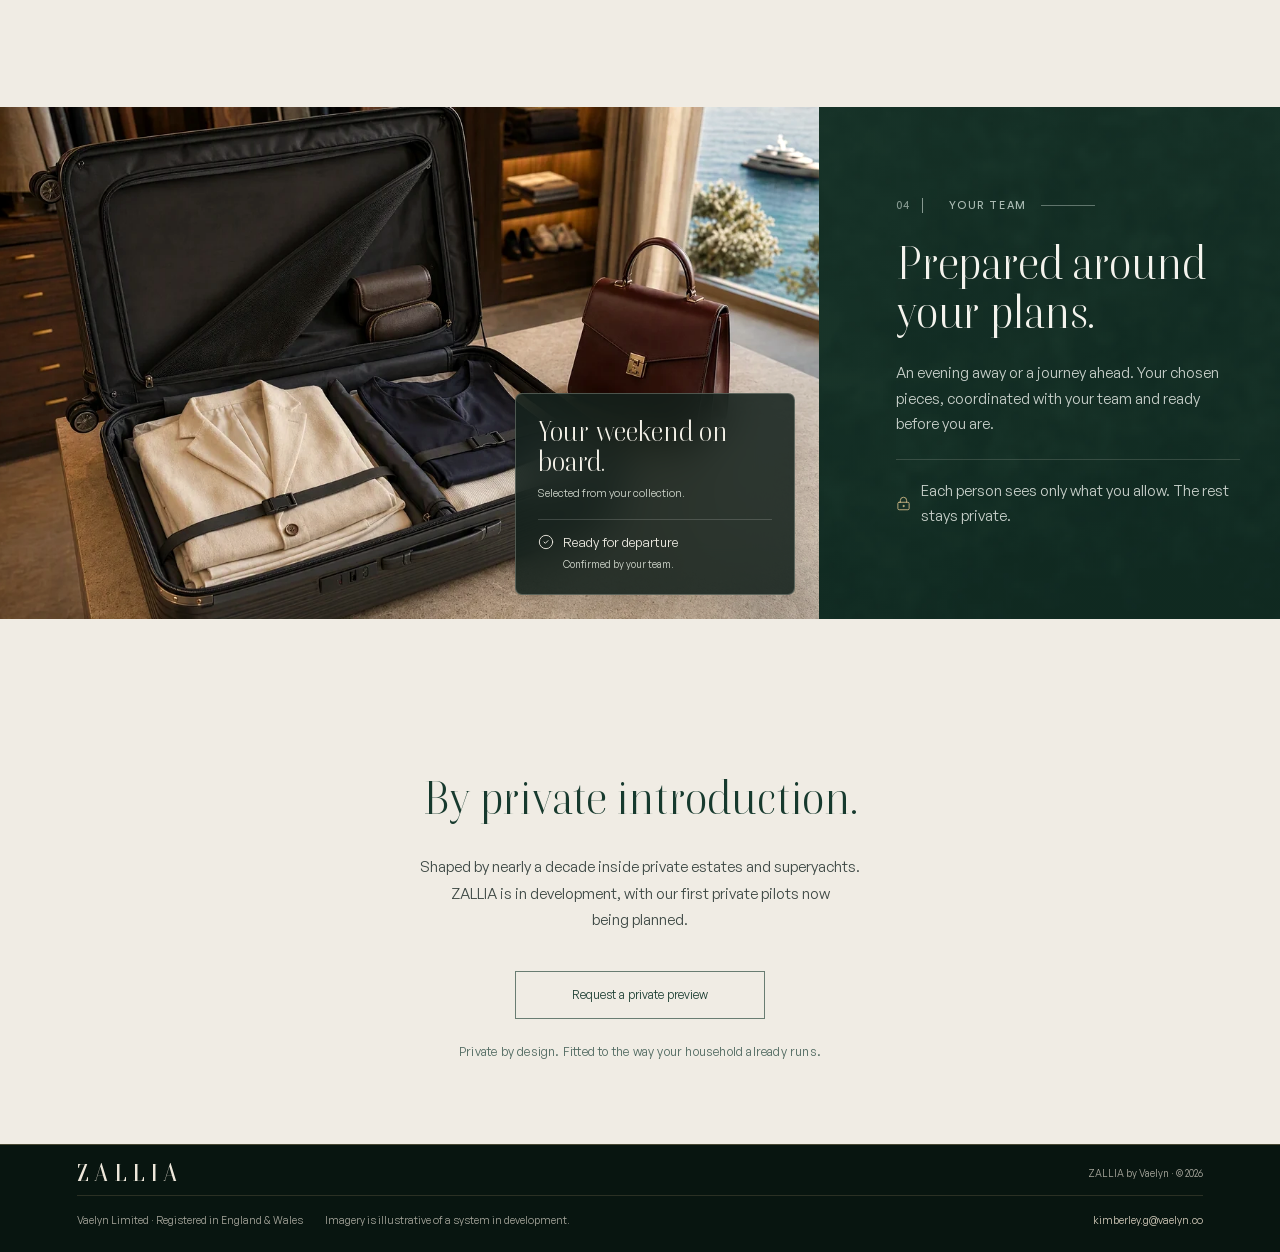
==== commit b383b28f: "Hero restored to the full room; installation as a close view; email that works - Hero: back to the r" ====
--- a/index.html
+++ b/index.html
@@ -22,6 +22,7 @@
 <script defer="" src="assets/icons.js"></script>
 <script defer="" src="shared/site.js"></script>
 <script defer="" src="shared/imageload.js"></script>
+<script defer="" src="shared/mail.js"></script>
 <script defer="" src="shared/preview-form.js"></script>
 <link href="shared/home.css" rel="stylesheet"/>
 <link href="shared/cinematic.css" rel="stylesheet"/><script defer="True" src="shared/cinematic.js"></script><link href="assets/departure/departure.css" rel="stylesheet"/>
@@ -61,12 +62,12 @@
 <div class="film-frame">
 <!-- The film: to swap the cut, replace these three files in assets/film/ (or edit the poster and two sources here). -->
 <video aria-describedby="film-description" class="film-video" height="824" muted="" playsinline="" data-wide-poster="assets/film/zallia-film-poster.webp" data-tall-poster="assets/film/zallia-film-tall-poster.webp" preload="metadata" width="1920">
-<source data-cut="tall" media="(max-width: 700px)" src="assets/film/zallia-film-tall.webm" type="video/webm"/>
-<source data-cut="tall" media="(max-width: 700px)" src="assets/film/zallia-film-tall.mp4" type="video/mp4"/>
+<source data-cut="tall" media="(max-width: 700px) and (pointer: coarse)" src="assets/film/zallia-film-tall.webm" type="video/webm"/>
+<source data-cut="tall" media="(max-width: 700px) and (pointer: coarse)" src="assets/film/zallia-film-tall.mp4" type="video/mp4"/>
 <source src="assets/film/zallia-film.webm" type="video/webm"/>
 <source src="assets/film/zallia-film.mp4" type="video/mp4"/>
 </video>
-<script>(function(v){v.poster=matchMedia("(max-width: 700px)").matches?v.dataset.tallPoster:v.dataset.widePoster})(document.currentScript.previousElementSibling);</script>
+<script>(function(v){v.poster=matchMedia("(max-width: 700px) and (pointer: coarse)").matches?v.dataset.tallPoster:v.dataset.widePoster})(document.currentScript.previousElementSibling);</script>
 <p class="film-description" id="film-description">A short film without dialogue. At the Dubai Residence, a tourbillon watch is removed from Island Drawer No. 1 in the master bedroom, and ZALLIA updates its record. Later, aboard M/Y Aurora, the same watch is detected in the master cabin, with its provenance, service and care on record, and a suede handbag is removed from Display Cabinet No. 2. Each time, ZALLIA updates without being asked. It closes on the line: The record that keeps itself. Private intelligence across every residence and yacht.</p>
 <div class="film-controls">
 <button class="film-control film-toggle" data-film-toggle="" type="button" aria-label="Play film"><span data-icon=""><i aria-hidden="true" data-lucide="play"></i></span><span class="film-control-label">Play film</span></button>
@@ -121,14 +122,19 @@
 </div>
 </section>
 <section aria-labelledby="surface-title" class="surface-band" id="installation">
-<figure class="surface-scene">
-<img alt="ZALLIA at rest: a mirrored surface set into walnut joinery in a dressing room overlooking the sea." decoding="async" height="1440" loading="lazy" sizes="(max-width: 900px) and (min-resolution: 2.5dppx) 140vw, (max-width: 900px) 210vw, 100vw" src="assets/residence-integrated-1600.webp" srcset="assets/residence-integrated-640.webp 640w, assets/residence-integrated-960.webp 960w, assets/residence-integrated-1280.webp 1280w, assets/residence-integrated-1600.webp 1600w, assets/residence-integrated-2048.webp 2048w, assets/residence-integrated-2560.webp 2560w" width="2560"/>
-</figure>
 <div class="surface-copy">
 <p class="section-label">The installation</p>
 <h2 id="surface-title"><span>Made for the room</span> <span>it lives in.</span></h2>
-<p>Each installation is designed for its space and finished to sit with the joinery around it. At rest, it is simply part of the room. Ask, and your whole collection is there, across every home.</p>
-</div>
+<p>Each installation is designed for its space and finished to sit with the joinery around it. Ask, and your whole collection is there, across every home.</p>
+</div>
+<figure class="surface-scene">
+<img alt="A close view of the ZALLIA surface: its glass shows the collection across Monaco, M/Y Aurora and Dubai, framed by a lit edge of green stone." decoding="async" height="1410" loading="lazy" sizes="(max-width: 900px) min(78vw, 430px), min(30vw, 440px)" src="assets/installation/detail-640.webp" srcset="assets/installation/detail-430.webp 430w, assets/installation/detail-640.webp 640w, assets/installation/detail-860.webp 860w" width="860"/>
+</figure>
+<ul aria-label="The installation" class="surface-notes">
+<li><span>Designed room by room</span>Size, finish and placement decided for each space.</li>
+<li><span>Quiet until asked</span>At rest, it is simply part of the room.</li>
+<li><span>Every home at once</span>Your whole collection, wherever you are.</li>
+</ul>
 </section>
 <section aria-labelledby="personal-title" class="intel-band" data-intel="" id="personal">
 <div class="intel-head">
@@ -187,7 +193,7 @@
 <div class="footer-legal">
 <p>Vaelyn Limited &middot; Registered in England &amp; Wales</p>
 <p class="footer-note">Imagery is illustrative of a system in development.</p>
-<nav aria-label="Legal and contact" class="footer-links"><a href="privacy.html">Privacy</a><a href="mailto:kimberley.g@vaelyn.co">kimberley.g@vaelyn.co</a></nav>
+<nav aria-label="Contact" class="footer-links"><a href="mailto:kimberley.g@vaelyn.co">kimberley.g@vaelyn.co</a></nav>
 </div>
 </div>
 </footer>
@@ -203,13 +209,14 @@
 <input aria-hidden="true" autocomplete="off" class="preview-trap" name="botcheck" tabindex="-1" type="checkbox"/>
 <p aria-live="polite" class="preview-error" role="alert"></p>
 <button class="outline-button" type="submit">Request a preview</button>
-<p class="dialog-note">Seen only by the founders. We reply personally.</p>
+<p class="dialog-note">Used only to reply to you. We reply personally.</p>
 </form>
 </div>
 <div class="preview-thanks" hidden="" tabindex="-1">
 <p class="eyebrow">Received</p>
 <h2>Thank you.</h2>
 <p>We will be in touch personally to arrange your preview.</p>
+<div class="mail-choices" hidden=""></div>
 </div>
 </dialog>
 </body>
--- a/shared/site.css
+++ b/shared/site.css
@@ -627,3 +627,12 @@
 /* Founders: one portrait treatment, the same shape and frame for both. */
 .founder-portrait::before,.founder-reverse .founder-portrait::before{aspect-ratio:4/5}
 .founder-portrait img{aspect-ratio:4/5;object-fit:cover}
+
+/* Email chooser. */
+.mail-pop{position:absolute;z-index:80;padding:8px;background:#0f1f19;border:1px solid rgb(226 196 140 / 28%);box-shadow:0 18px 40px rgb(0 0 0 / 35%)}
+.mail-choices{display:flex;flex-direction:column;min-width:190px}
+.mail-choice{display:flex;align-items:center;min-height:44px;padding:0 14px;font:400 13px/1.4 var(--sans);color:#efe9dc;text-decoration:none;
+  background:none;border:0;text-align:left;cursor:pointer}
+.mail-choice+.mail-choice{border-top:1px solid rgb(239 233 220 / 10%)}
+.mail-choice:hover,.mail-choice:focus-visible{background:rgb(239 233 220 / 8%);outline:none}
+#preview-dialog .mail-choices{margin-top:22px;border:1px solid rgb(239 233 220 / 22%)}
--- a/shared/home.css
+++ b/shared/home.css
@@ -201,34 +201,27 @@
 body.v2-experience.home .story-band{box-shadow:none}
 body.v2-experience.home .story-band::before{display:none}
 
-/* Hero (option A): the words on evergreen, the room beside them.
-   Nothing overlaps, so the copy reads cleanly and the photograph leads.
-   The room keeps its 4:3 box (the mirror's lights are placed inside it) and
-   is cropped to the right panel, favouring the window and the mirror. */
+/* Hero: the room leads, the words sit quietly in front of it, over soft
+   shading, so the whole room ZALLIA lives in stays in view. */
 @media(min-width:801px){
-  .hero{--hero-split:40%;--hero-focus:.72}
-  .hero::after{display:none}
-  .hero::before{right:auto;width:var(--hero-split);mask-image:none;opacity:.45}
-  .hero-art{left:var(--hero-split);mask-image:linear-gradient(90deg,transparent,#000 72px)}
-  .hero-architecture{width:max(100cqw,133.333333cqh);aspect-ratio:4/3;top:50%;right:auto;
-    left:calc((100cqw - max(100cqw,133.333333cqh)) * var(--hero-focus));transform:translateY(-50%);mask-image:none}
-  .hero-copy{max-width:var(--hero-split);padding-right:clamp(32px,3.5vw,64px)}
-  .hero h1{font-size:clamp(40px,3.2vw,62px);line-height:1.2;max-width:none;white-space:nowrap;top:-36px}
-  .hero-description{max-width:400px;margin-top:4px}
-  .hero-description .lead{font-size:clamp(15.5px,1.12vw,18px);line-height:1.8}
-  .hero-description p{font-size:clamp(14.5px,1.02vw,16.5px);line-height:1.85}
+  .hero::after{background:linear-gradient(90deg,rgb(var(--scrim-rgb)/92%) 0%,rgb(var(--scrim-rgb)/86%) 22%,rgb(var(--scrim-rgb)/62%) 32%,rgb(var(--scrim-rgb)/22%) 42%,transparent 52%)}
+  .hero::before{opacity:.34;mask-image:linear-gradient(90deg,#000 0%,#000 14%,#0008 26%,transparent 42%)}
+  .hero h1{line-height:1.2;max-width:none;white-space:nowrap;top:-44px}
+  .hero-description{max-width:min(390px,28vw);min-width:340px;margin-top:8px}
+  .hero-description .lead{font-size:16.5px;line-height:1.8}
+  .hero-description p{line-height:1.85}
   .hero-description p+p{margin-top:22px}
-}
-@media(min-width:1700px){.hero-description{max-width:460px}}
+  .hero-photo{filter:brightness(1.06) saturate(1.03)}
+}
+@media(min-width:1700px){.hero-description{max-width:440px}.hero-description .lead{font-size:18px}}
 @media(min-width:801px) and (max-width:1100px){
-  .hero{--hero-split:46%;--hero-focus:.97}
-  .hero h1{font-size:clamp(34px,3.6vw,40px);white-space:normal}
-  .hero-description{max-width:none}
+  .hero::after{background:linear-gradient(90deg,rgb(var(--scrim-rgb)/93%) 0%,rgb(var(--scrim-rgb)/86%) 34%,rgb(var(--scrim-rgb)/52%) 47%,transparent 62%)}
+  .hero-description{min-width:0;max-width:360px}
 }
 @media(max-width:800px){
   .hero h1{line-height:1.18;top:0}
   .hero-copy{padding-top:48px;padding-bottom:44px}
-  .hero-description{margin-top:28px}
+  .hero-description{margin-top:30px}
   .hero-description p{line-height:1.8}
   .hero-description p+p{margin-top:20px}
 }
@@ -455,25 +448,26 @@
 .home .hero-actions .hero-preview{background:transparent;color:#efe9dc;border-color:rgb(239 233 220 / 58%);min-height:46px;justify-content:center;gap:0}
 .home .hero-actions .hero-preview:hover{background:rgb(239 233 220 / 10%);border-color:#efe9dc}
 
-/* The installation: ZALLIA at rest in its room, in daylight, a counterpoint
-   to the hero's evening view. The copy sits on the plain wall at left. */
-.home .surface-band{position:relative;isolation:isolate;display:grid;align-items:center;min-height:min(56.25vw,calc(100svh - var(--header-height)));
-  overflow:hidden;background:#3a352e;color:#f4f0e6}
-.surface-scene{position:absolute;inset:0;z-index:-1;margin:0}
-.surface-scene img{display:block;width:100%;height:100%;object-fit:cover;object-position:62% 50%}
-.surface-scene::after{content:"";position:absolute;inset:0;background:linear-gradient(90deg,rgb(24 21 17 / 62%) 0%,rgb(24 21 17 / 38%) 26%,rgb(24 21 17 / 0%) 44%)}
-.surface-copy{max-width:min(420px,34vw);padding:clamp(48px,6vw,96px) 0 clamp(48px,6vw,96px) var(--gutter)}
+/* The installation: a close view of the surface itself, centred between its
+   words and three quiet notes; a different rhythm from the sections around it. */
+.home .surface-band{position:relative;isolation:isolate;display:grid;grid-template-columns:minmax(0,1fr) min(30vw,440px) minmax(0,1fr);
+  align-items:center;column-gap:clamp(40px,5vw,96px);padding:clamp(64px,7vw,112px) var(--gutter);color:#f4f0e6;
+  background:radial-gradient(ellipse 38% 60% at 50% 50%,rgb(196 150 92 / 16%),transparent 70%),#120f0c}
 .surface-copy .section-label{color:#e6d3a8;margin-bottom:24px}
-.surface-copy h2{font-size:var(--h2-size);line-height:1.08;color:#f7f3ea;margin-bottom:24px;text-shadow:0 1px 18px rgb(0 0 0 / 22%)}
-.surface-copy h2 span{display:block}
-.surface-copy p:not(.section-label){font-size:var(--body-size);line-height:1.7;color:rgb(247 243 234 / 88%);text-shadow:0 1px 12px rgb(0 0 0 / 25%)}
+.surface-copy h2{font-size:var(--h2-size);line-height:1.08;color:#f7f3ea;margin-bottom:24px}
+.surface-copy h2 span{display:block;white-space:nowrap}
+.surface-copy p:not(.section-label){font-size:var(--body-size);line-height:1.7;color:rgb(247 243 234 / 78%);max-width:360px}
+.surface-scene{margin:0;aspect-ratio:860/1410;box-shadow:0 40px 90px rgb(0 0 0 / 45%)}
+.surface-scene img{display:block;width:100%;height:100%;object-fit:cover}
+.surface-notes{list-style:none;margin:0;padding:0;display:grid;gap:28px;justify-self:end;max-width:300px}
+.surface-notes li{padding-top:16px;border-top:1px solid rgb(230 211 168 / 26%);font-size:calc(var(--body-size) - 1px);line-height:1.6;color:rgb(247 243 234 / 72%)}
+.surface-notes span{display:block;margin-bottom:6px;font-family:var(--serif);font-size:calc(var(--body-size) + 4px);color:#f7f3ea}
+@media(max-width:1100px) and (min-width:901px){.surface-copy h2 span{white-space:normal}}
 @media(max-width:900px){
-  .home .surface-band{display:flex;flex-direction:column;align-items:stretch;min-height:0;background:#1d1a16}
-  .surface-scene{position:relative;inset:auto;z-index:0;order:2;aspect-ratio:4/5}
-  .surface-scene img{object-position:63% 50%}
-  .surface-scene::after{display:none}
-  .surface-copy{order:1;max-width:none;padding:clamp(48px,9vw,72px) var(--gutter) 32px}
-  .surface-copy h2,.surface-copy p:not(.section-label){text-shadow:none}
+  .home .surface-band{grid-template-columns:1fr;row-gap:40px;padding:clamp(56px,10vw,80px) var(--gutter)}
+  .surface-scene{width:min(78vw,430px);justify-self:center}
+  .surface-notes{justify-self:stretch;max-width:none}
+  .surface-copy h2 span{white-space:normal}
 }
 /* 04: privacy, said once and quietly. */
 .home .story-copy .story-private{display:flex;align-items:center;gap:10px;margin-top:22px;padding-top:18px;border-top:1px solid rgb(239 233 220 / 16%);
@@ -495,7 +489,4 @@
 /* Even breathing room: every section the same distance from the next. */
 .home #main>#known{margin-top:0}
 .home #main>#introduction{margin-top:0}
-@media(min-width:901px){
-  .surface-copy h2 span{white-space:nowrap}
-  .surface-scene::after{background:linear-gradient(90deg,rgb(24 21 17 / 66%) 0%,rgb(24 21 17 / 44%) 30%,rgb(24 21 17 / 0%) 50%)}
-}
+
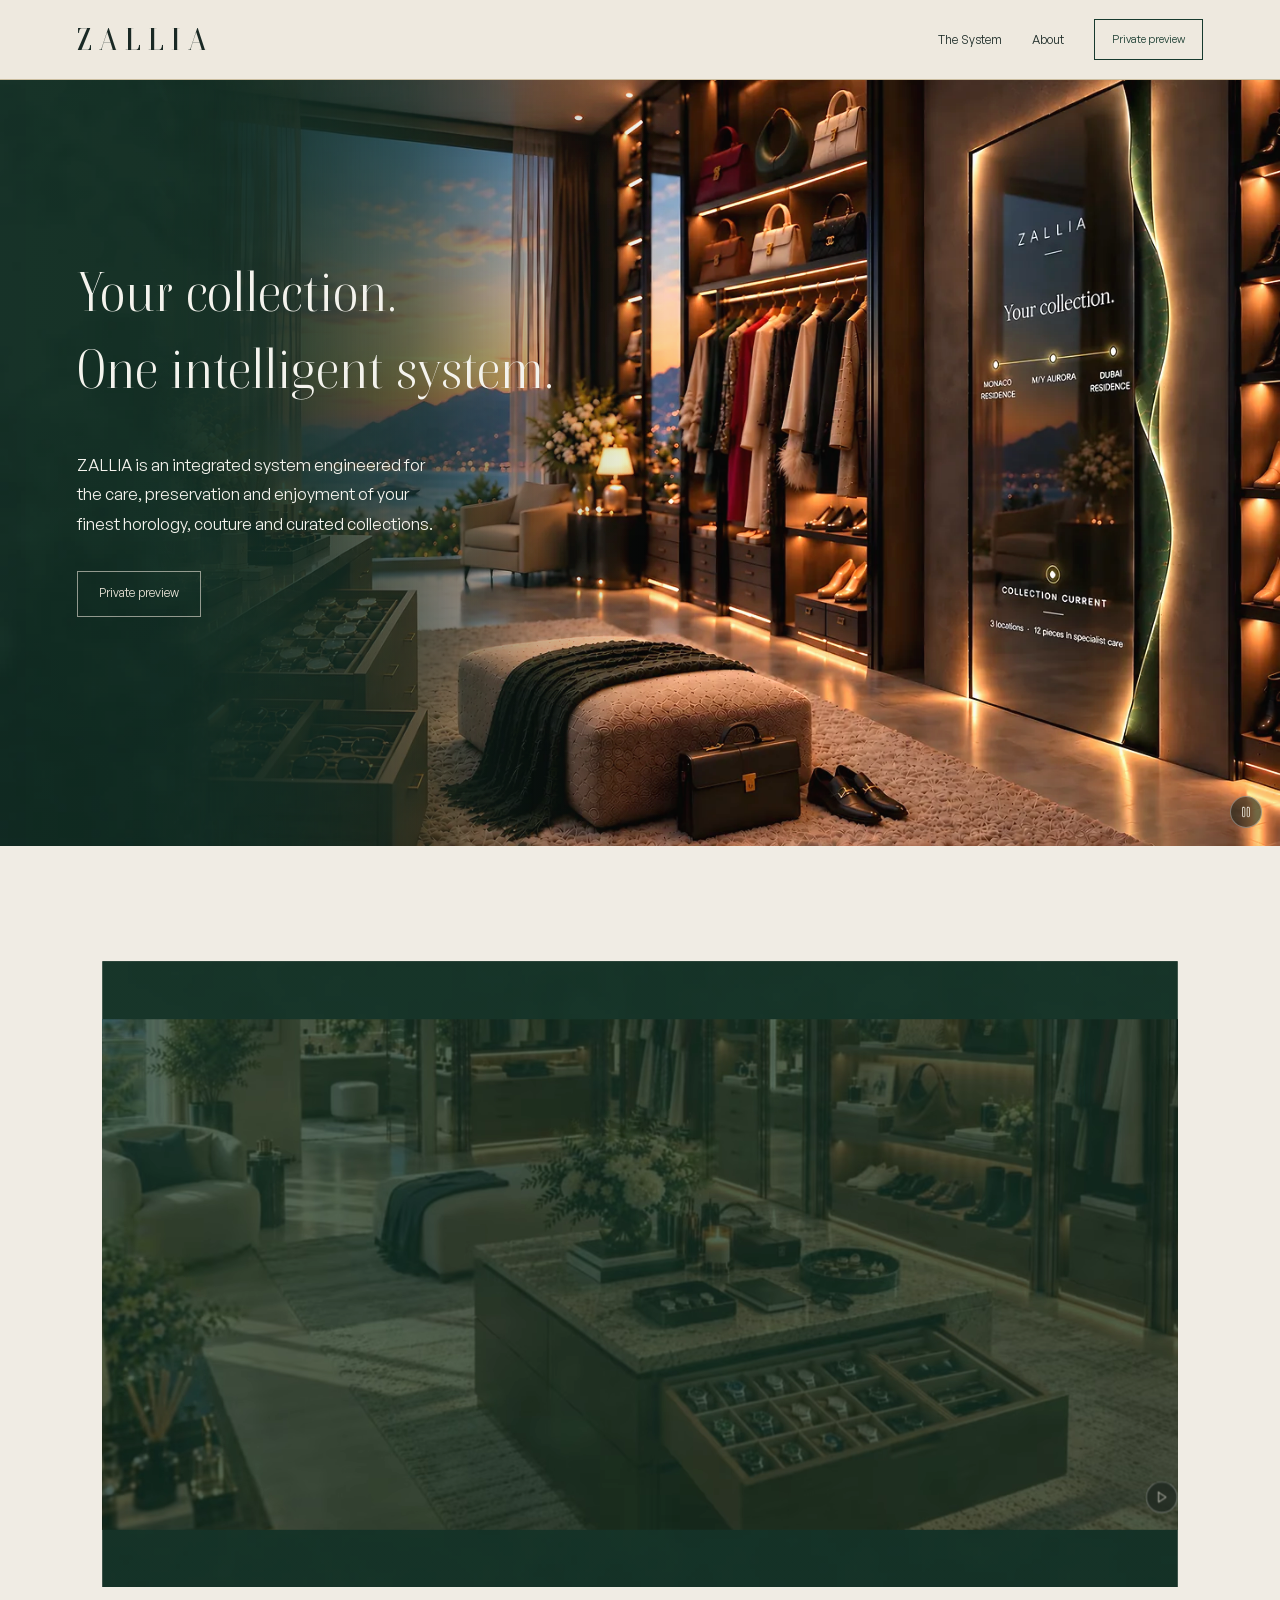
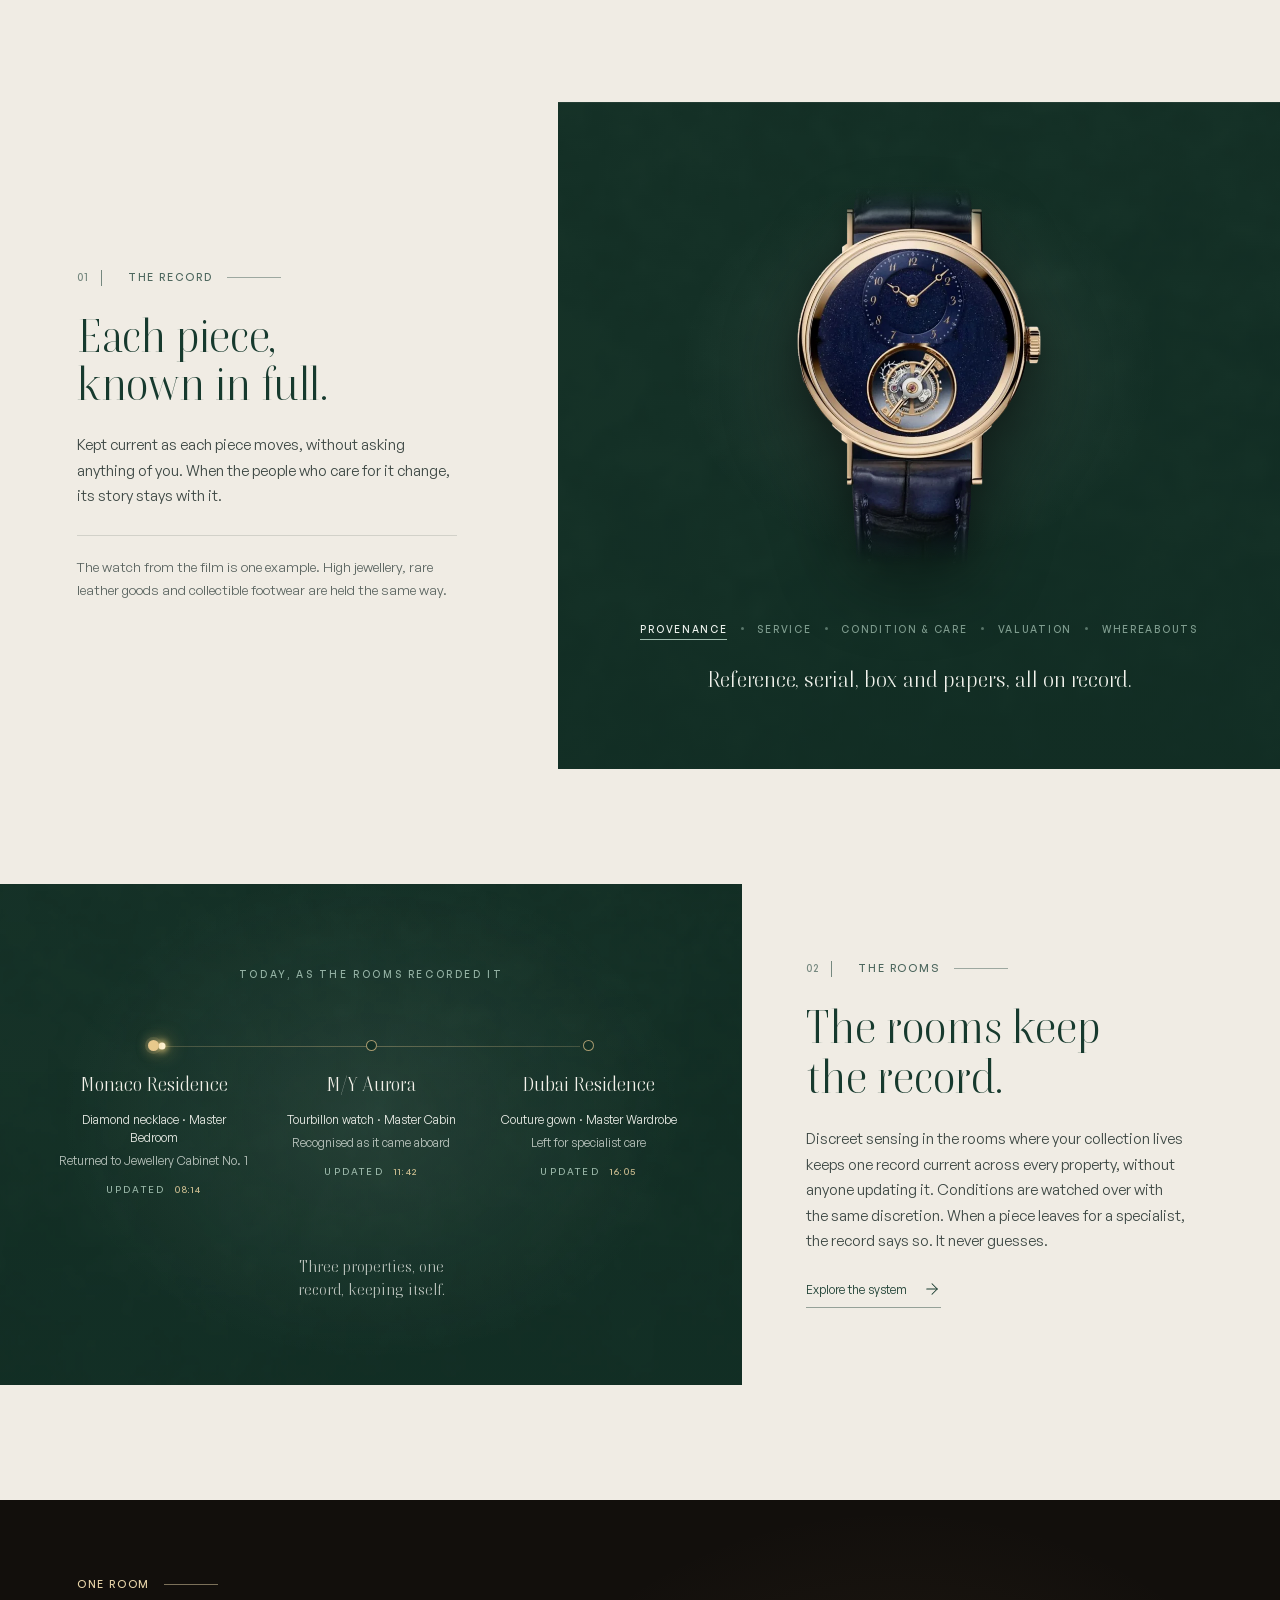
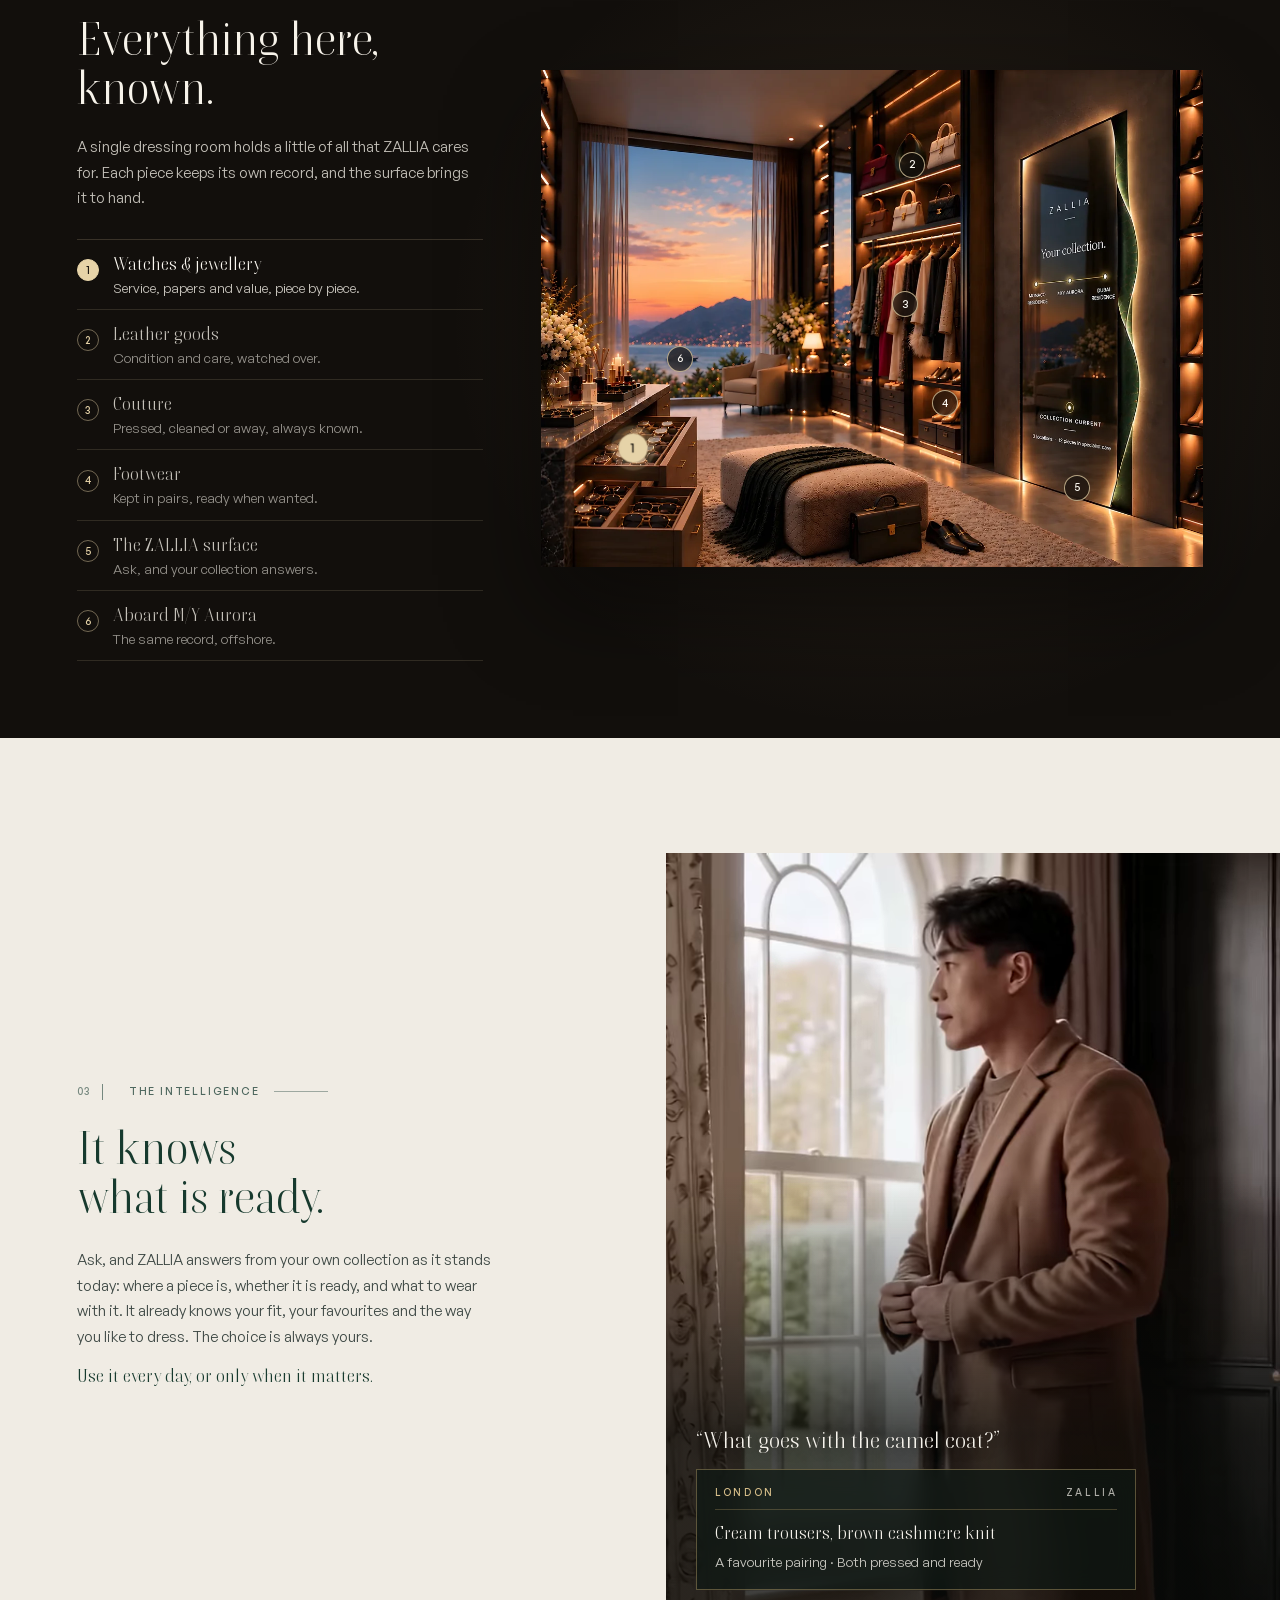
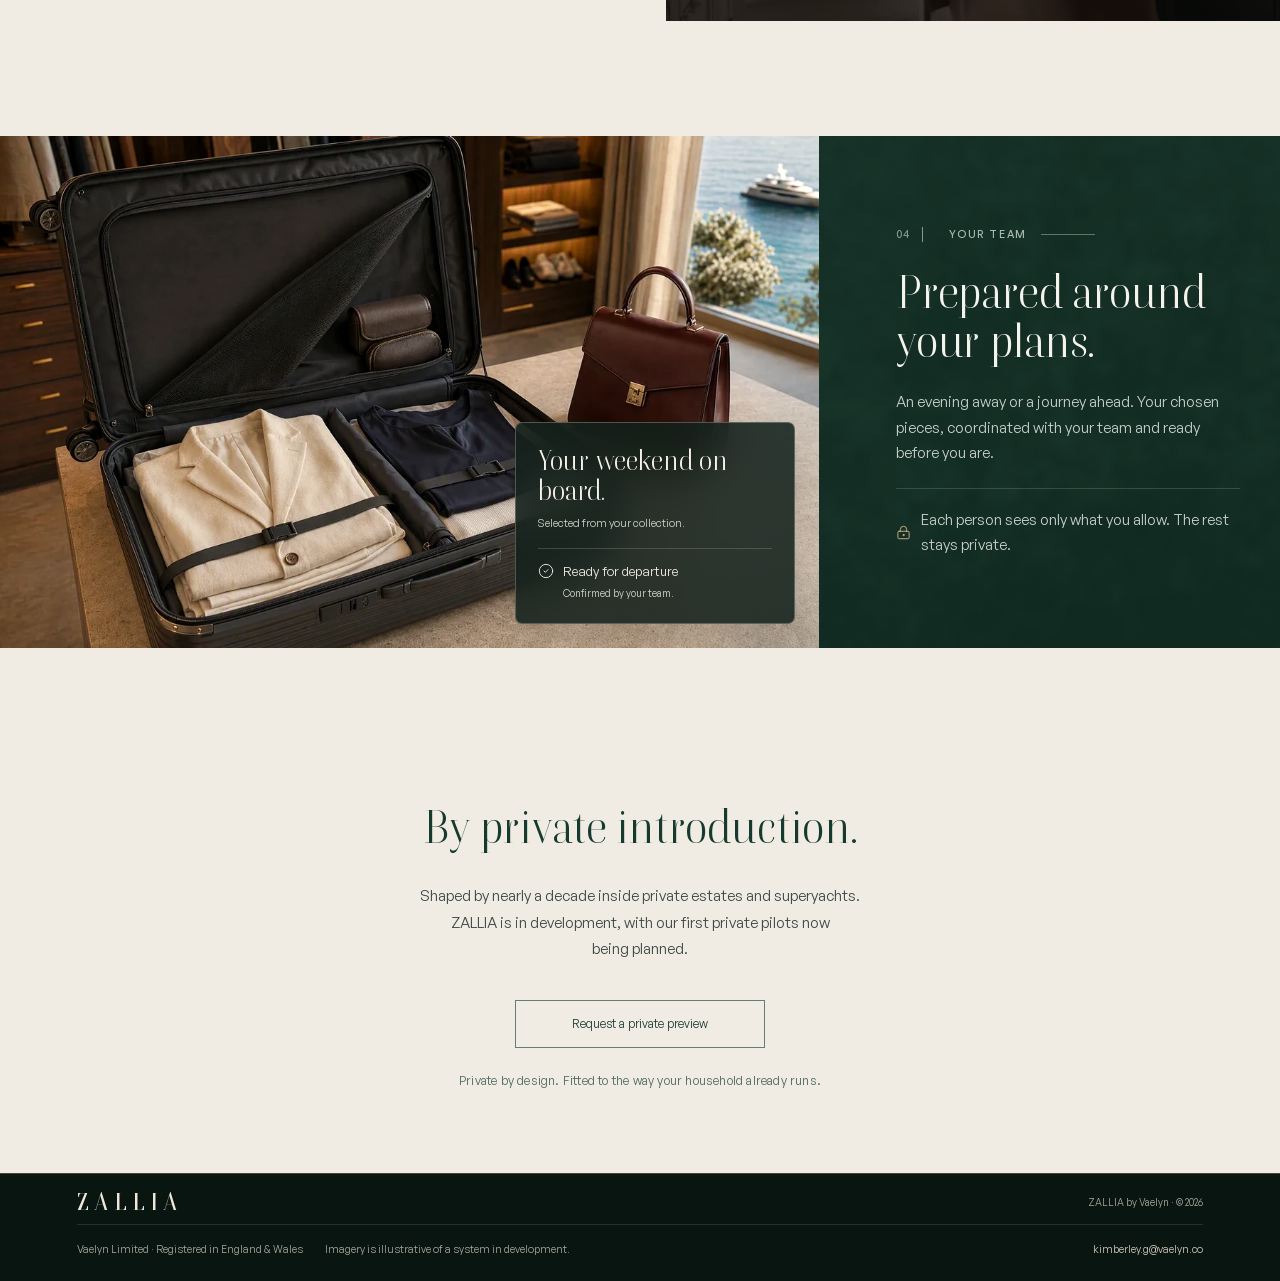
==== commit 937c3906: "One room: the whole collection in its room, marked and named Replaces the installation close-up. The" ====
--- a/index.html
+++ b/index.html
@@ -121,20 +121,17 @@
 <a class="text-link" href="system.html">Explore the system<i aria-hidden="true" data-lucide="arrow-right"></i></a>
 </div>
 </section>
-<section aria-labelledby="surface-title" class="surface-band" id="installation">
-<div class="surface-copy">
-<p class="section-label">The installation</p>
-<h2 id="surface-title"><span>Made for the room</span> <span>it lives in.</span></h2>
-<p>Each installation is designed for its space and finished to sit with the joinery around it. Ask, and your whole collection is there, across every home.</p>
-</div>
-<figure class="surface-scene">
-<img alt="A close view of the ZALLIA surface: its glass shows the collection across Monaco, M/Y Aurora and Dubai, framed by a lit edge of green stone." decoding="async" height="1410" loading="lazy" sizes="(max-width: 900px) min(78vw, 430px), min(30vw, 440px)" src="assets/installation/detail-640.webp" srcset="assets/installation/detail-430.webp 430w, assets/installation/detail-640.webp 640w, assets/installation/detail-860.webp 860w" width="860"/>
-</figure>
-<ul aria-label="The installation" class="surface-notes">
-<li><span>Designed room by room</span>Size, finish and placement decided for each space.</li>
-<li><span>Quiet until asked</span>At rest, it is simply part of the room.</li>
-<li><span>Every home at once</span>Your whole collection, wherever you are.</li>
-</ul>
+<section aria-labelledby="room-title" class="room-band" data-room-map="" id="installation">
+<div class="room-copy">
+<p class="section-label">One room</p>
+<h2 id="room-title"><span>Everything here,</span> <span>known.</span></h2>
+<p>A single dressing room holds a little of all that ZALLIA cares for. Each piece keeps its own record, and the surface brings it to hand.</p>
+<ol aria-label="What ZALLIA looks after in this room" class="room-key"><li data-room="0"><button type="button"><span class="room-num">1</span><span class="room-text"><strong>Watches &amp; jewellery</strong>Service, papers and value, piece by piece.</span></button></li><li data-room="1"><button type="button"><span class="room-num">2</span><span class="room-text"><strong>Leather goods</strong>Condition and care, watched over.</span></button></li><li data-room="2"><button type="button"><span class="room-num">3</span><span class="room-text"><strong>Couture</strong>Pressed, cleaned or away, always known.</span></button></li><li data-room="3"><button type="button"><span class="room-num">4</span><span class="room-text"><strong>Footwear</strong>Kept in pairs, ready when wanted.</span></button></li><li data-room="4"><button type="button"><span class="room-num">5</span><span class="room-text"><strong>The ZALLIA surface</strong>Ask, and your collection answers.</span></button></li><li data-room="5"><button type="button"><span class="room-num">6</span><span class="room-text"><strong>Aboard M/Y Aurora</strong>The same record, offshore.</span></button></li></ol>
+</div>
+<figure class="room-scene">
+<img alt="A private dressing room at sunset: drawers of watches and jewellery, shelves of handbags, couture and shoes, a yacht in the bay beyond the window, and the ZALLIA surface set into the wall." decoding="async" height="2880" loading="lazy" sizes="(max-width: 900px) and (min-resolution: 2.5dppx) 67vw, (max-width: 900px) 100vw, 60vw" src="assets/owner-hero/v2/owner-hero-1536.webp" srcset="assets/owner-hero/v2/owner-hero-960.webp 960w, assets/owner-hero/v2/owner-hero-1280.webp 1280w, assets/owner-hero/v2/owner-hero-1536.webp 1536w, assets/owner-hero/v2/owner-hero-2048.webp 2048w, assets/owner-hero/v2/owner-hero-2560.webp 2560w" width="3840"/>
+<div class="room-marks"><button aria-label="Watches and jewellery" class="room-mark" data-room="0" style="left:14%;top:76%" type="button"><span>1</span></button><button aria-label="Leather goods" class="room-mark" data-room="1" style="left:56%;top:19%" type="button"><span>2</span></button><button aria-label="Couture" class="room-mark" data-room="2" style="left:55%;top:47%" type="button"><span>3</span></button><button aria-label="Footwear" class="room-mark" data-room="3" style="left:61%;top:67%" type="button"><span>4</span></button><button aria-label="The ZALLIA surface" class="room-mark" data-room="4" style="left:81%;top:84%" type="button"><span>5</span></button><button aria-label="Aboard M/Y Aurora" class="room-mark" data-room="5" style="left:21%;top:58%" type="button"><span>6</span></button></div>
+</figure>
 </section>
 <section aria-labelledby="personal-title" class="intel-band" data-intel="" id="personal">
 <div class="intel-head">
--- a/shared/home.css
+++ b/shared/home.css
@@ -448,26 +448,41 @@
 .home .hero-actions .hero-preview{background:transparent;color:#efe9dc;border-color:rgb(239 233 220 / 58%);min-height:46px;justify-content:center;gap:0}
 .home .hero-actions .hero-preview:hover{background:rgb(239 233 220 / 10%);border-color:#efe9dc}
 
-/* The installation: a close view of the surface itself, centred between its
-   words and three quiet notes; a different rhythm from the sections around it. */
-.home .surface-band{position:relative;isolation:isolate;display:grid;grid-template-columns:minmax(0,1fr) min(30vw,440px) minmax(0,1fr);
-  align-items:center;column-gap:clamp(40px,5vw,96px);padding:clamp(64px,7vw,112px) var(--gutter);color:#f4f0e6;
-  background:radial-gradient(ellipse 38% 60% at 50% 50%,rgb(196 150 92 / 16%),transparent 70%),#120f0c}
-.surface-copy .section-label{color:#e6d3a8;margin-bottom:24px}
-.surface-copy h2{font-size:var(--h2-size);line-height:1.08;color:#f7f3ea;margin-bottom:24px}
-.surface-copy h2 span{display:block;white-space:nowrap}
-.surface-copy p:not(.section-label){font-size:var(--body-size);line-height:1.7;color:rgb(247 243 234 / 78%);max-width:360px}
-.surface-scene{margin:0;aspect-ratio:860/1410;box-shadow:0 40px 90px rgb(0 0 0 / 45%)}
-.surface-scene img{display:block;width:100%;height:100%;object-fit:cover}
-.surface-notes{list-style:none;margin:0;padding:0;display:grid;gap:28px;justify-self:end;max-width:300px}
-.surface-notes li{padding-top:16px;border-top:1px solid rgb(230 211 168 / 26%);font-size:calc(var(--body-size) - 1px);line-height:1.6;color:rgb(247 243 234 / 72%)}
-.surface-notes span{display:block;margin-bottom:6px;font-family:var(--serif);font-size:calc(var(--body-size) + 4px);color:#f7f3ea}
-@media(max-width:1100px) and (min-width:901px){.surface-copy h2 span{white-space:normal}}
+/* One room: the whole room from the hero, uncropped, with what ZALLIA looks
+   after in it marked and named. A key beside it; one mark lit at a time. */
+.home .room-band{display:grid;grid-template-columns:minmax(0,38fr) minmax(0,62fr);align-items:center;column-gap:clamp(36px,4.5vw,80px);
+  padding:clamp(56px,6vw,96px) var(--gutter);color:#f4f0e6;background:radial-gradient(ellipse 50% 70% at 70% 50%,rgb(196 150 92 / 12%),transparent 70%),#120f0c}
+.room-copy .section-label{color:#e6d3a8;margin-bottom:22px}
+.room-copy h2{font-size:var(--h2-size);line-height:1.08;color:#f7f3ea;margin-bottom:20px}
+.room-copy h2 span{display:block}
+.room-copy>p:not(.section-label){font-size:var(--body-size);line-height:1.7;color:rgb(247 243 234 / 78%);max-width:400px}
+.room-key{list-style:none;margin:28px 0 0;padding:0;border-top:1px solid rgb(230 211 168 / 18%)}
+.room-key li{border-bottom:1px solid rgb(230 211 168 / 14%)}
+.room-key button{display:flex;align-items:baseline;gap:14px;width:100%;padding:11px 0;background:none;border:0;color:inherit;text-align:left;cursor:pointer;font:inherit}
+.room-num{flex:none;width:22px;height:22px;display:inline-grid;place-items:center;border:1px solid rgb(230 211 168 / 45%);border-radius:50%;
+  font:500 10.5px/1 var(--sans);color:#e6d3a8;transform:translateY(4px);transition:background .4s ease,color .4s ease,border-color .4s ease}
+.room-text{display:block;font-size:calc(var(--body-size) - 1.5px);line-height:1.5;color:rgb(247 243 234 / 58%);transition:color .4s ease}
+.room-text strong{display:block;font-weight:400;font-family:var(--serif);font-size:calc(var(--body-size) + 3px);color:rgb(247 243 234 / 78%);transition:color .4s ease}
+.room-key li.is-current .room-num{background:#e6d3a8;color:#16120e;border-color:#e6d3a8}
+.room-key li.is-current .room-text{color:rgb(247 243 234 / 82%)}
+.room-key li.is-current .room-text strong{color:#fbf8f1}
+.room-key button:focus-visible{outline:1px solid #e6d3a8;outline-offset:2px}
+.room-scene{position:relative;margin:0;aspect-ratio:4/3;box-shadow:0 40px 90px rgb(0 0 0 / 45%)}
+.room-scene img{display:block;width:100%;height:100%;object-fit:cover}
+.room-marks{position:absolute;inset:0}
+.room-mark{position:absolute;width:44px;height:44px;margin:-22px 0 0 -22px;padding:0;border:0;background:none;cursor:pointer;display:grid;place-items:center}
+.room-mark span{width:26px;height:26px;display:grid;place-items:center;border-radius:50%;font:500 11px/1 var(--sans);color:#fbf8f1;
+  background:rgb(18 15 12 / 62%);border:1px solid rgb(230 211 168 / 75%);box-shadow:0 0 0 0 rgb(230 211 168 / 0%);
+  backdrop-filter:blur(6px);-webkit-backdrop-filter:blur(6px);transition:background .4s ease,color .4s ease,box-shadow .6s ease,transform .4s ease}
+.room-mark.is-current span{background:#e6d3a8;color:#16120e;transform:scale(1.12);box-shadow:0 0 0 7px rgb(230 211 168 / 18%),0 0 22px rgb(232 196 122 / 45%)}
+.room-mark:focus-visible span{outline:1px solid #fbf8f1;outline-offset:3px}
+@media(prefers-reduced-motion:reduce){.room-mark span,.room-num,.room-text,.room-text strong{transition:none}}
 @media(max-width:900px){
-  .home .surface-band{grid-template-columns:1fr;row-gap:40px;padding:clamp(56px,10vw,80px) var(--gutter)}
-  .surface-scene{width:min(78vw,430px);justify-self:center}
-  .surface-notes{justify-self:stretch;max-width:none}
-  .surface-copy h2 span{white-space:normal}
+  .home .room-band{grid-template-columns:1fr;row-gap:28px}
+  .room-copy{display:contents}
+  .room-scene{order:1;margin:0 calc(var(--gutter) * -1);box-shadow:none}
+  .room-key{order:2;margin-top:0}
+  .room-mark span{width:22px;height:22px;font-size:10px}
 }
 /* 04: privacy, said once and quietly. */
 .home .story-copy .story-private{display:flex;align-items:center;gap:10px;margin-top:22px;padding-top:18px;border-top:1px solid rgb(239 233 220 / 16%);
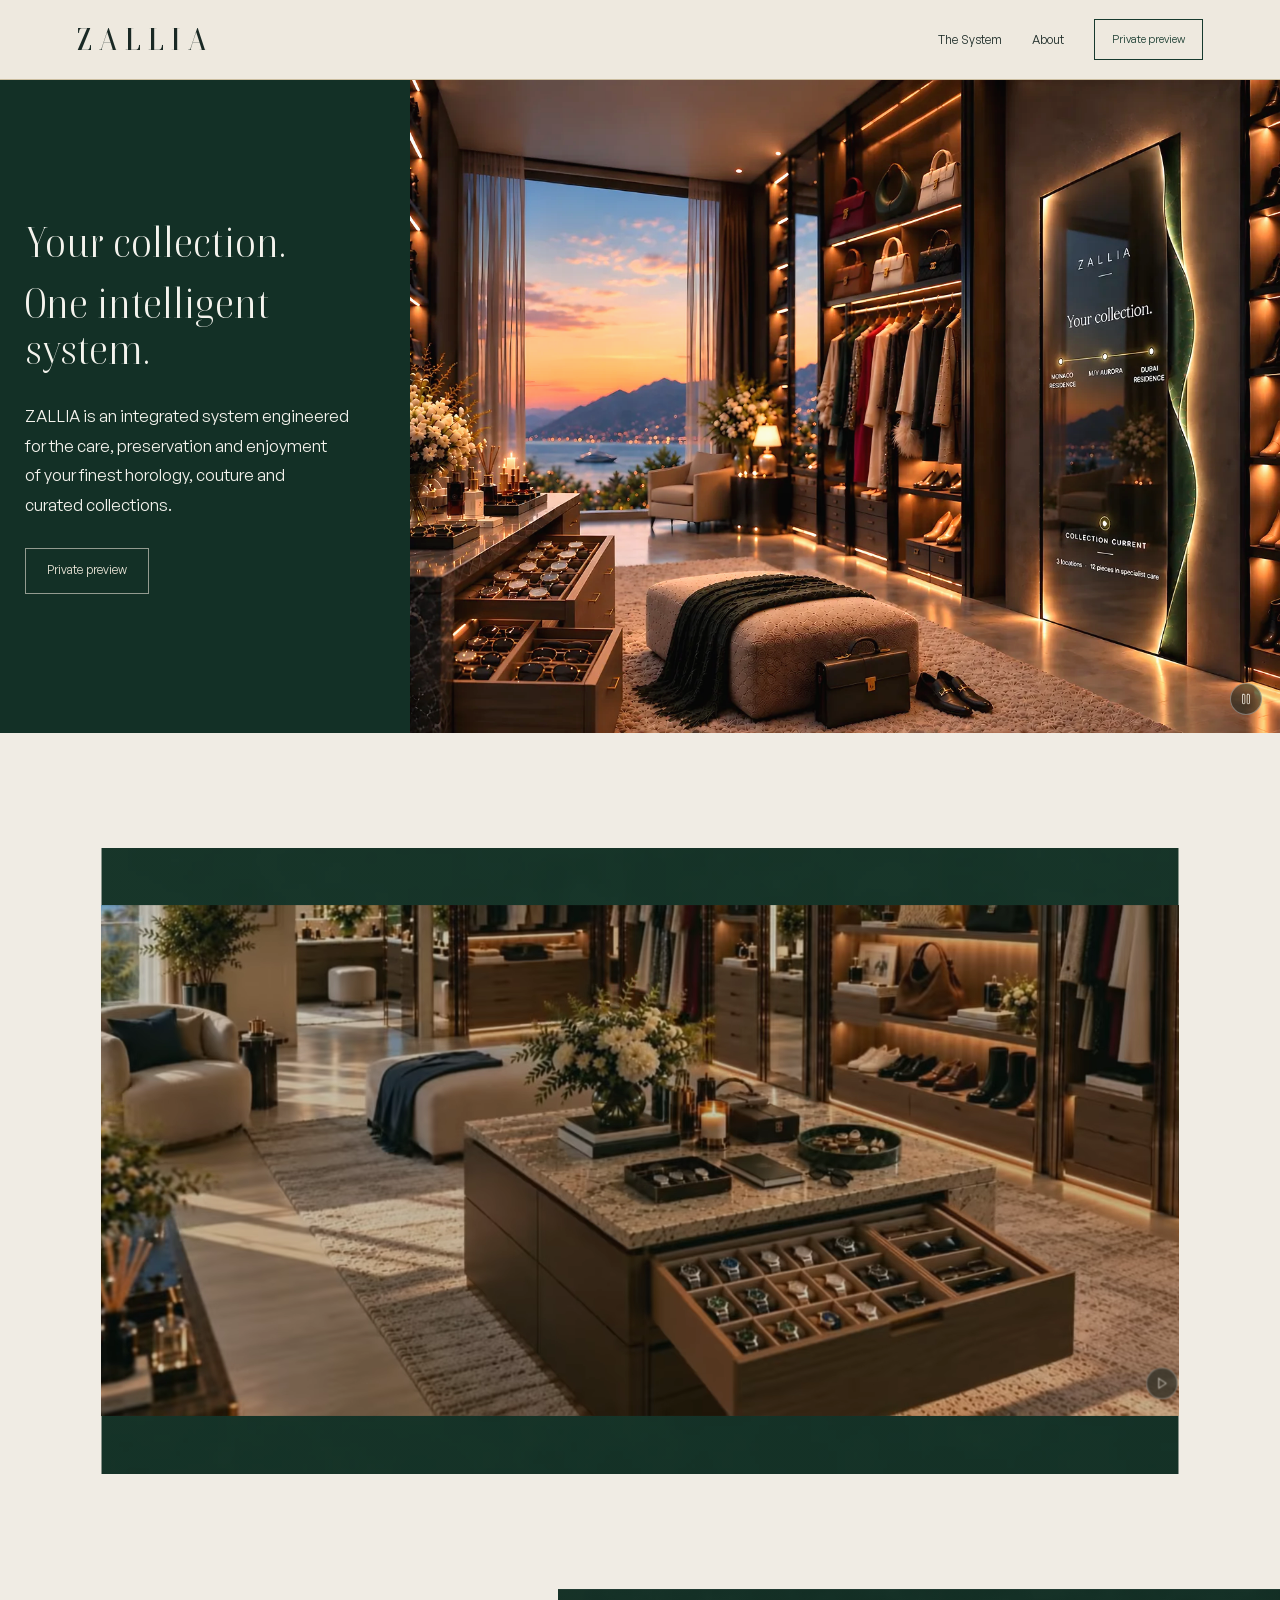
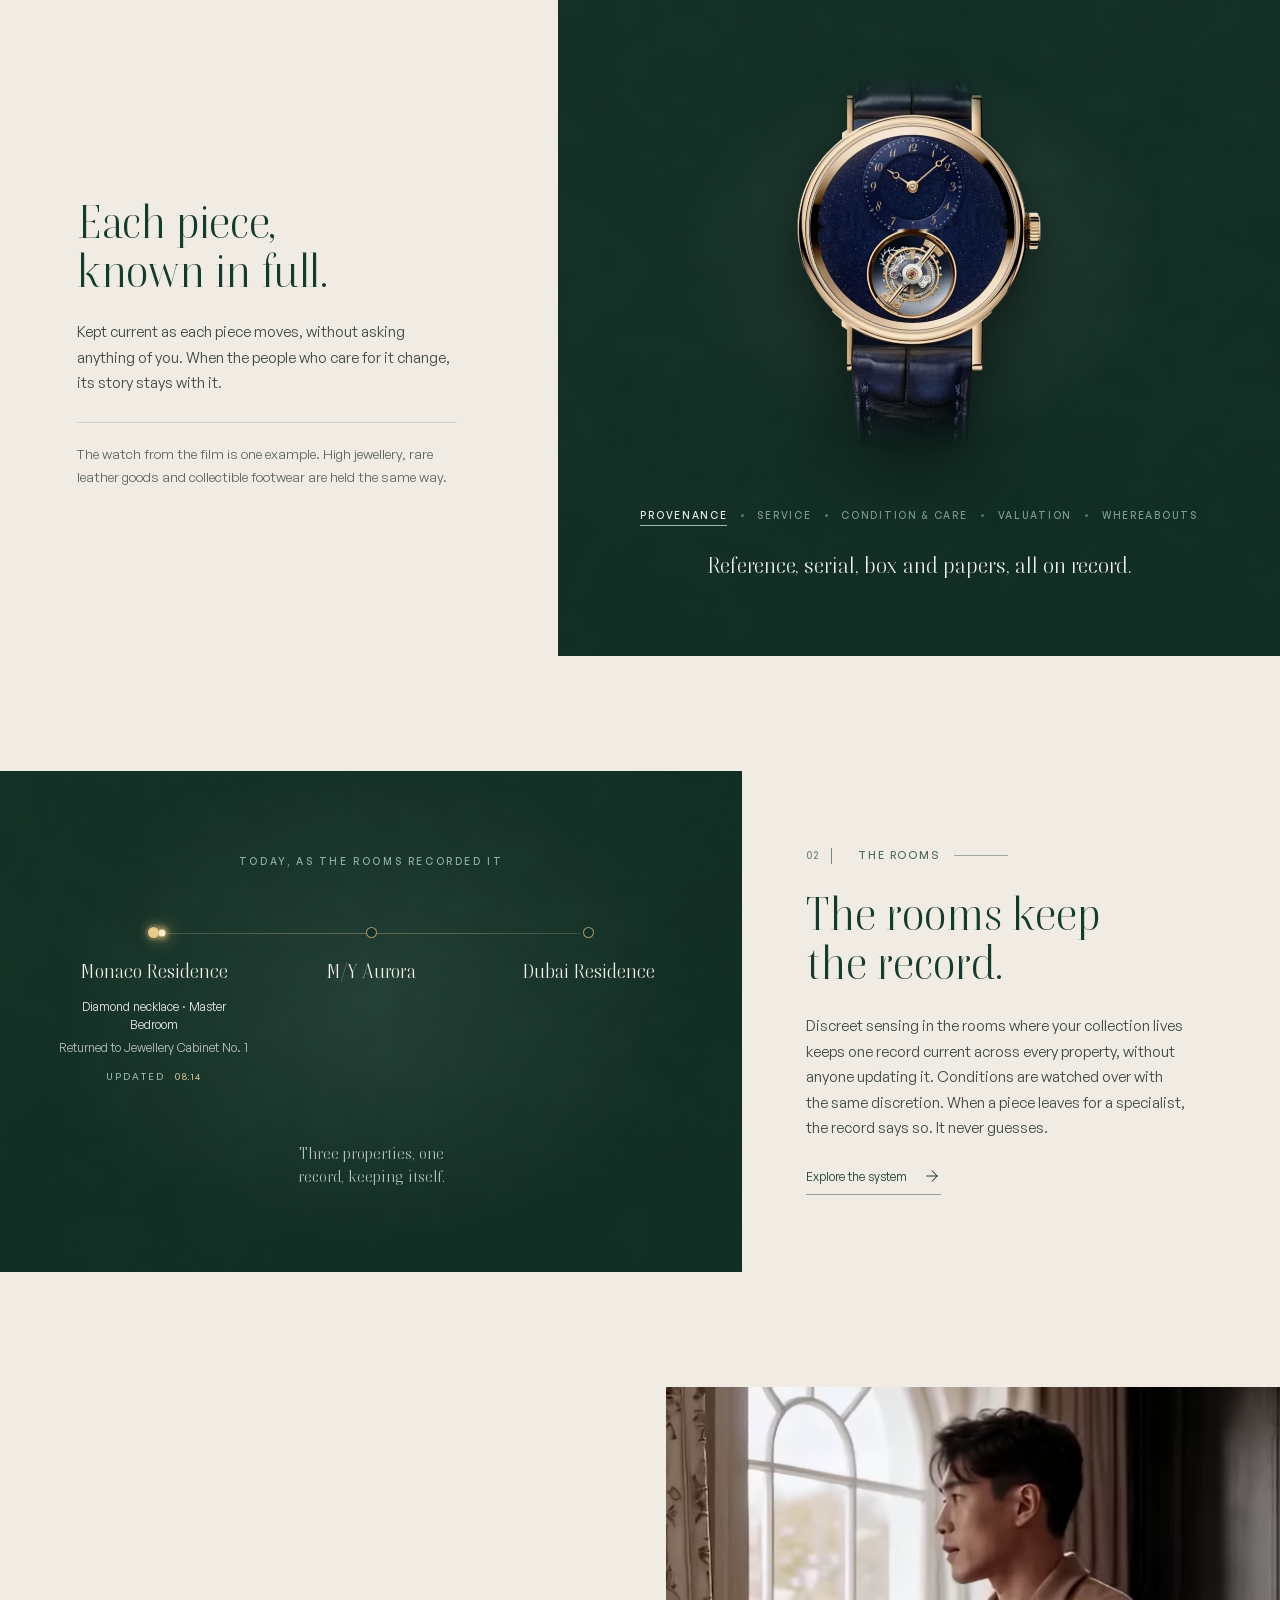
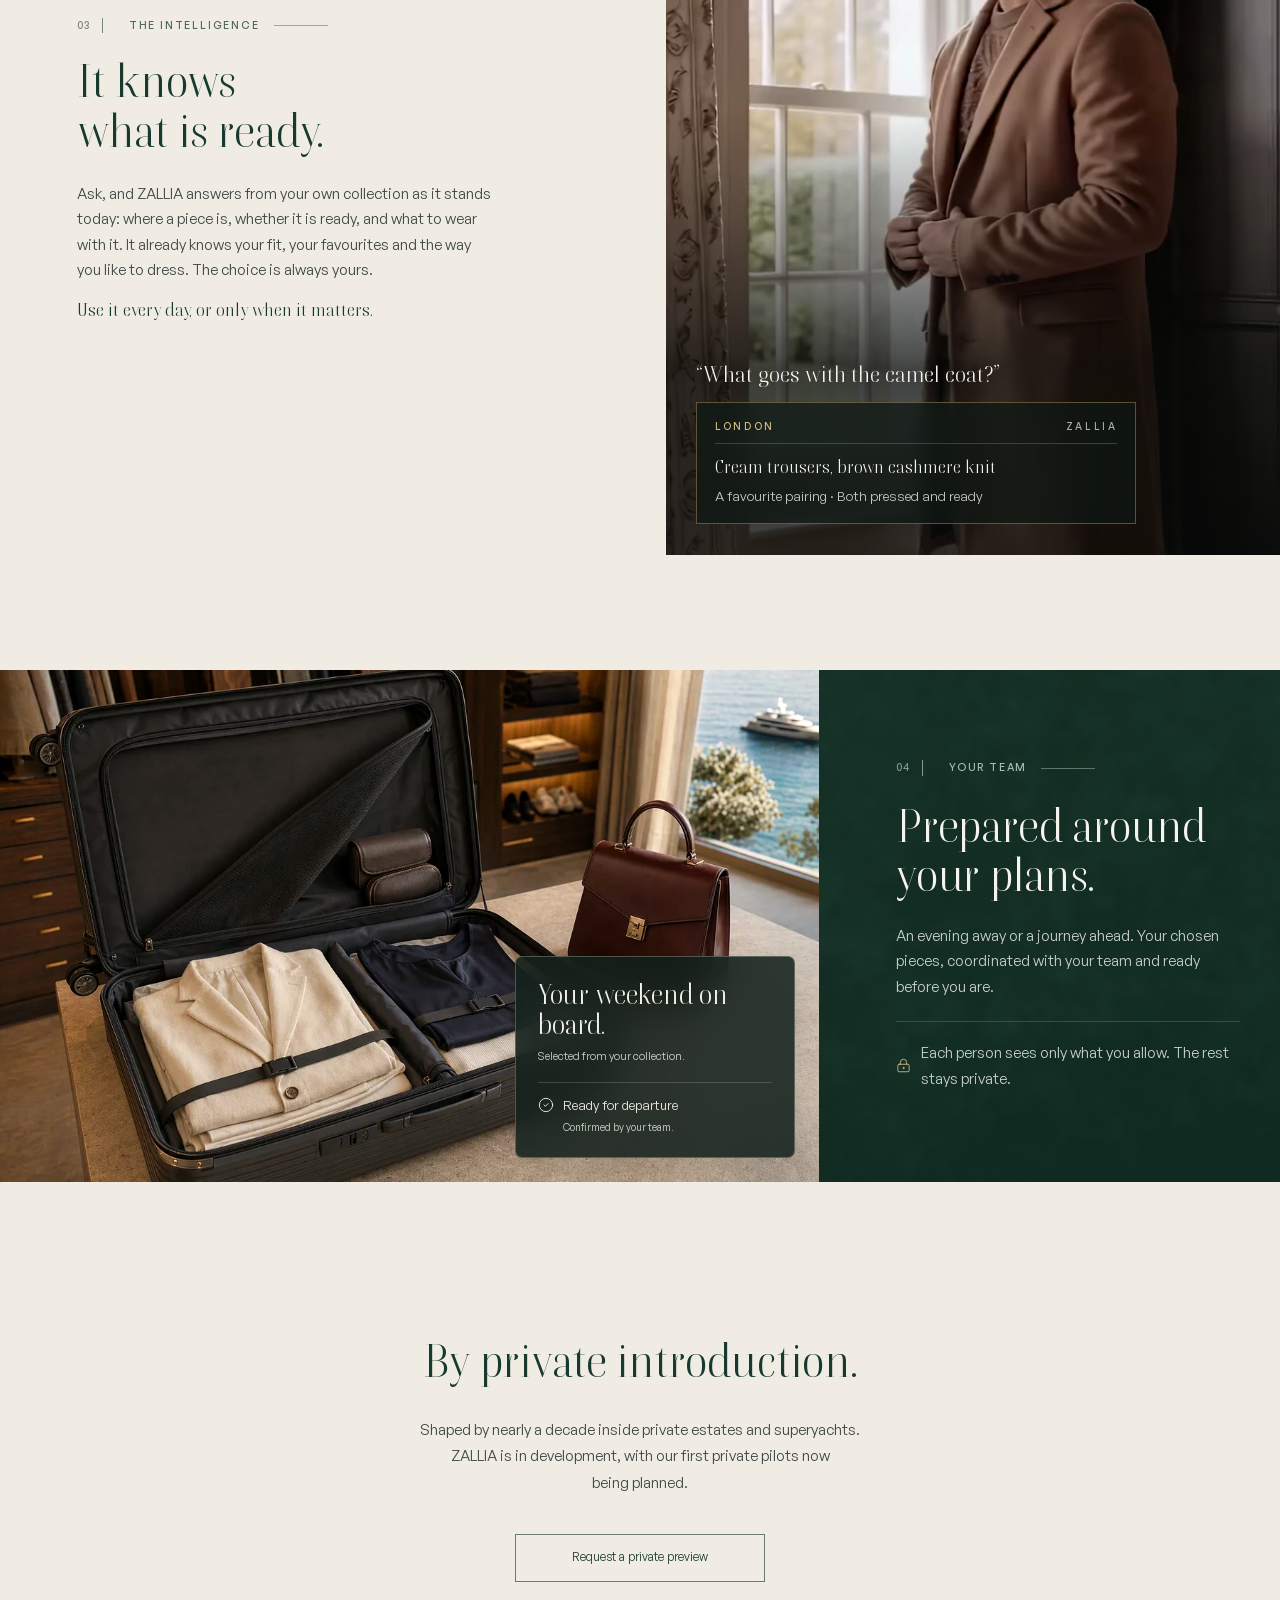
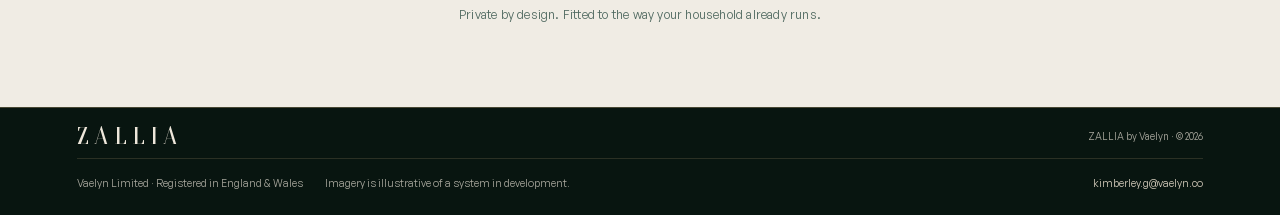
==== commit 883f0d24: "Hero shows the whole room, uncropped; the second room section removed Laptop: the words in a narrow " ====
--- a/index.html
+++ b/index.html
@@ -121,18 +121,6 @@
 <a class="text-link" href="system.html">Explore the system<i aria-hidden="true" data-lucide="arrow-right"></i></a>
 </div>
 </section>
-<section aria-labelledby="room-title" class="room-band" data-room-map="" id="installation">
-<div class="room-copy">
-<p class="section-label">One room</p>
-<h2 id="room-title"><span>Everything here,</span> <span>known.</span></h2>
-<p>A single dressing room holds a little of all that ZALLIA cares for. Each piece keeps its own record, and the surface brings it to hand.</p>
-<ol aria-label="What ZALLIA looks after in this room" class="room-key"><li data-room="0"><button type="button"><span class="room-num">1</span><span class="room-text"><strong>Watches &amp; jewellery</strong>Service, papers and value, piece by piece.</span></button></li><li data-room="1"><button type="button"><span class="room-num">2</span><span class="room-text"><strong>Leather goods</strong>Condition and care, watched over.</span></button></li><li data-room="2"><button type="button"><span class="room-num">3</span><span class="room-text"><strong>Couture</strong>Pressed, cleaned or away, always known.</span></button></li><li data-room="3"><button type="button"><span class="room-num">4</span><span class="room-text"><strong>Footwear</strong>Kept in pairs, ready when wanted.</span></button></li><li data-room="4"><button type="button"><span class="room-num">5</span><span class="room-text"><strong>The ZALLIA surface</strong>Ask, and your collection answers.</span></button></li><li data-room="5"><button type="button"><span class="room-num">6</span><span class="room-text"><strong>Aboard M/Y Aurora</strong>The same record, offshore.</span></button></li></ol>
-</div>
-<figure class="room-scene">
-<img alt="A private dressing room at sunset: drawers of watches and jewellery, shelves of handbags, couture and shoes, a yacht in the bay beyond the window, and the ZALLIA surface set into the wall." decoding="async" height="2880" loading="lazy" sizes="(max-width: 900px) and (min-resolution: 2.5dppx) 67vw, (max-width: 900px) 100vw, 60vw" src="assets/owner-hero/v2/owner-hero-1536.webp" srcset="assets/owner-hero/v2/owner-hero-960.webp 960w, assets/owner-hero/v2/owner-hero-1280.webp 1280w, assets/owner-hero/v2/owner-hero-1536.webp 1536w, assets/owner-hero/v2/owner-hero-2048.webp 2048w, assets/owner-hero/v2/owner-hero-2560.webp 2560w" width="3840"/>
-<div class="room-marks"><button aria-label="Watches and jewellery" class="room-mark" data-room="0" style="left:14%;top:76%" type="button"><span>1</span></button><button aria-label="Leather goods" class="room-mark" data-room="1" style="left:56%;top:19%" type="button"><span>2</span></button><button aria-label="Couture" class="room-mark" data-room="2" style="left:55%;top:47%" type="button"><span>3</span></button><button aria-label="Footwear" class="room-mark" data-room="3" style="left:61%;top:67%" type="button"><span>4</span></button><button aria-label="The ZALLIA surface" class="room-mark" data-room="4" style="left:81%;top:84%" type="button"><span>5</span></button><button aria-label="Aboard M/Y Aurora" class="room-mark" data-room="5" style="left:21%;top:58%" type="button"><span>6</span></button></div>
-</figure>
-</section>
 <section aria-labelledby="personal-title" class="intel-band" data-intel="" id="personal">
 <div class="intel-head">
 <div class="intel-title">
--- a/shared/home.css
+++ b/shared/home.css
@@ -448,42 +448,6 @@
 .home .hero-actions .hero-preview{background:transparent;color:#efe9dc;border-color:rgb(239 233 220 / 58%);min-height:46px;justify-content:center;gap:0}
 .home .hero-actions .hero-preview:hover{background:rgb(239 233 220 / 10%);border-color:#efe9dc}
 
-/* One room: the whole room from the hero, uncropped, with what ZALLIA looks
-   after in it marked and named. A key beside it; one mark lit at a time. */
-.home .room-band{display:grid;grid-template-columns:minmax(0,38fr) minmax(0,62fr);align-items:center;column-gap:clamp(36px,4.5vw,80px);
-  padding:clamp(56px,6vw,96px) var(--gutter);color:#f4f0e6;background:radial-gradient(ellipse 50% 70% at 70% 50%,rgb(196 150 92 / 12%),transparent 70%),#120f0c}
-.room-copy .section-label{color:#e6d3a8;margin-bottom:22px}
-.room-copy h2{font-size:var(--h2-size);line-height:1.08;color:#f7f3ea;margin-bottom:20px}
-.room-copy h2 span{display:block}
-.room-copy>p:not(.section-label){font-size:var(--body-size);line-height:1.7;color:rgb(247 243 234 / 78%);max-width:400px}
-.room-key{list-style:none;margin:28px 0 0;padding:0;border-top:1px solid rgb(230 211 168 / 18%)}
-.room-key li{border-bottom:1px solid rgb(230 211 168 / 14%)}
-.room-key button{display:flex;align-items:baseline;gap:14px;width:100%;padding:11px 0;background:none;border:0;color:inherit;text-align:left;cursor:pointer;font:inherit}
-.room-num{flex:none;width:22px;height:22px;display:inline-grid;place-items:center;border:1px solid rgb(230 211 168 / 45%);border-radius:50%;
-  font:500 10.5px/1 var(--sans);color:#e6d3a8;transform:translateY(4px);transition:background .4s ease,color .4s ease,border-color .4s ease}
-.room-text{display:block;font-size:calc(var(--body-size) - 1.5px);line-height:1.5;color:rgb(247 243 234 / 58%);transition:color .4s ease}
-.room-text strong{display:block;font-weight:400;font-family:var(--serif);font-size:calc(var(--body-size) + 3px);color:rgb(247 243 234 / 78%);transition:color .4s ease}
-.room-key li.is-current .room-num{background:#e6d3a8;color:#16120e;border-color:#e6d3a8}
-.room-key li.is-current .room-text{color:rgb(247 243 234 / 82%)}
-.room-key li.is-current .room-text strong{color:#fbf8f1}
-.room-key button:focus-visible{outline:1px solid #e6d3a8;outline-offset:2px}
-.room-scene{position:relative;margin:0;aspect-ratio:4/3;box-shadow:0 40px 90px rgb(0 0 0 / 45%)}
-.room-scene img{display:block;width:100%;height:100%;object-fit:cover}
-.room-marks{position:absolute;inset:0}
-.room-mark{position:absolute;width:44px;height:44px;margin:-22px 0 0 -22px;padding:0;border:0;background:none;cursor:pointer;display:grid;place-items:center}
-.room-mark span{width:26px;height:26px;display:grid;place-items:center;border-radius:50%;font:500 11px/1 var(--sans);color:#fbf8f1;
-  background:rgb(18 15 12 / 62%);border:1px solid rgb(230 211 168 / 75%);box-shadow:0 0 0 0 rgb(230 211 168 / 0%);
-  backdrop-filter:blur(6px);-webkit-backdrop-filter:blur(6px);transition:background .4s ease,color .4s ease,box-shadow .6s ease,transform .4s ease}
-.room-mark.is-current span{background:#e6d3a8;color:#16120e;transform:scale(1.12);box-shadow:0 0 0 7px rgb(230 211 168 / 18%),0 0 22px rgb(232 196 122 / 45%)}
-.room-mark:focus-visible span{outline:1px solid #fbf8f1;outline-offset:3px}
-@media(prefers-reduced-motion:reduce){.room-mark span,.room-num,.room-text,.room-text strong{transition:none}}
-@media(max-width:900px){
-  .home .room-band{grid-template-columns:1fr;row-gap:28px}
-  .room-copy{display:contents}
-  .room-scene{order:1;margin:0 calc(var(--gutter) * -1);box-shadow:none}
-  .room-key{order:2;margin-top:0}
-  .room-mark span{width:22px;height:22px;font-size:10px}
-}
 /* 04: privacy, said once and quietly. */
 .home .story-copy .story-private{display:flex;align-items:center;gap:10px;margin-top:22px;padding-top:18px;border-top:1px solid rgb(239 233 220 / 16%);
   font-size:calc(var(--body-size) - 1.5px);color:rgb(239 233 220 / 78%)}
@@ -505,3 +469,28 @@
 .home #main>#known{margin-top:0}
 .home #main>#introduction{margin-top:0}
 
+
+/* Hero, laptop and tablet: the words in one evergreen band, then the whole
+   room beneath, uncropped, so the first thing seen is ZALLIA in place among
+   everything it looks after: watches, jewellery, leather goods, couture,
+   footwear, and the yacht in the bay. (Phones already stack this way.) */
+@media(min-width:801px){
+  .home .hero{height:auto;min-height:0;max-height:none;padding-top:var(--header-height);display:flex;flex-direction:column}
+  .home .hero::before,.home .hero::after{display:none}
+  .home .hero-copy{order:0;display:grid;grid-template-columns:minmax(0,1.15fr) minmax(0,.85fr);grid-template-rows:auto auto;column-gap:clamp(40px,6vw,120px);
+    align-items:end;height:auto;min-height:0;max-width:none;padding:clamp(48px,5vw,80px) var(--gutter) clamp(40px,4vw,64px);background:var(--surface-deep)}
+  .home .hero h1{grid-column:1;grid-row:1/3;align-self:end;top:0;margin:0;white-space:normal;font-size:clamp(46px,4.4vw,76px);line-height:1.06;max-width:none}
+  .home .hero-description{grid-column:2;grid-row:1;max-width:460px;min-width:0;margin:0}
+  .home .hero-actions{grid-column:2;grid-row:2;margin-top:24px}
+  .home .hero-art{position:relative;inset:auto;left:0;order:1;width:100%;height:auto;aspect-ratio:4/3;mask-image:none}
+  .home .hero-architecture{inset:0;top:0;left:0;right:auto;width:100%;height:100%;transform:none;mask-image:none}
+}
+@media(min-width:1101px){
+  .home .hero{display:grid;grid-template-columns:minmax(0,32fr) minmax(0,68fr);align-items:stretch}
+  .home .hero-copy{grid-column:1;grid-row:1;display:flex;flex-direction:column;justify-content:center;align-items:flex-start;
+    padding:clamp(40px,4vw,72px) clamp(32px,3vw,56px) clamp(40px,4vw,72px) var(--gutter)}
+  .home .hero h1{font-size:clamp(40px,3.3vw,60px);line-height:1.1}
+  .home .hero-description{max-width:380px;margin-top:28px}
+  .home .hero-actions{margin-top:28px}
+  .home .hero-art{grid-column:2;grid-row:1;align-self:start}
+}
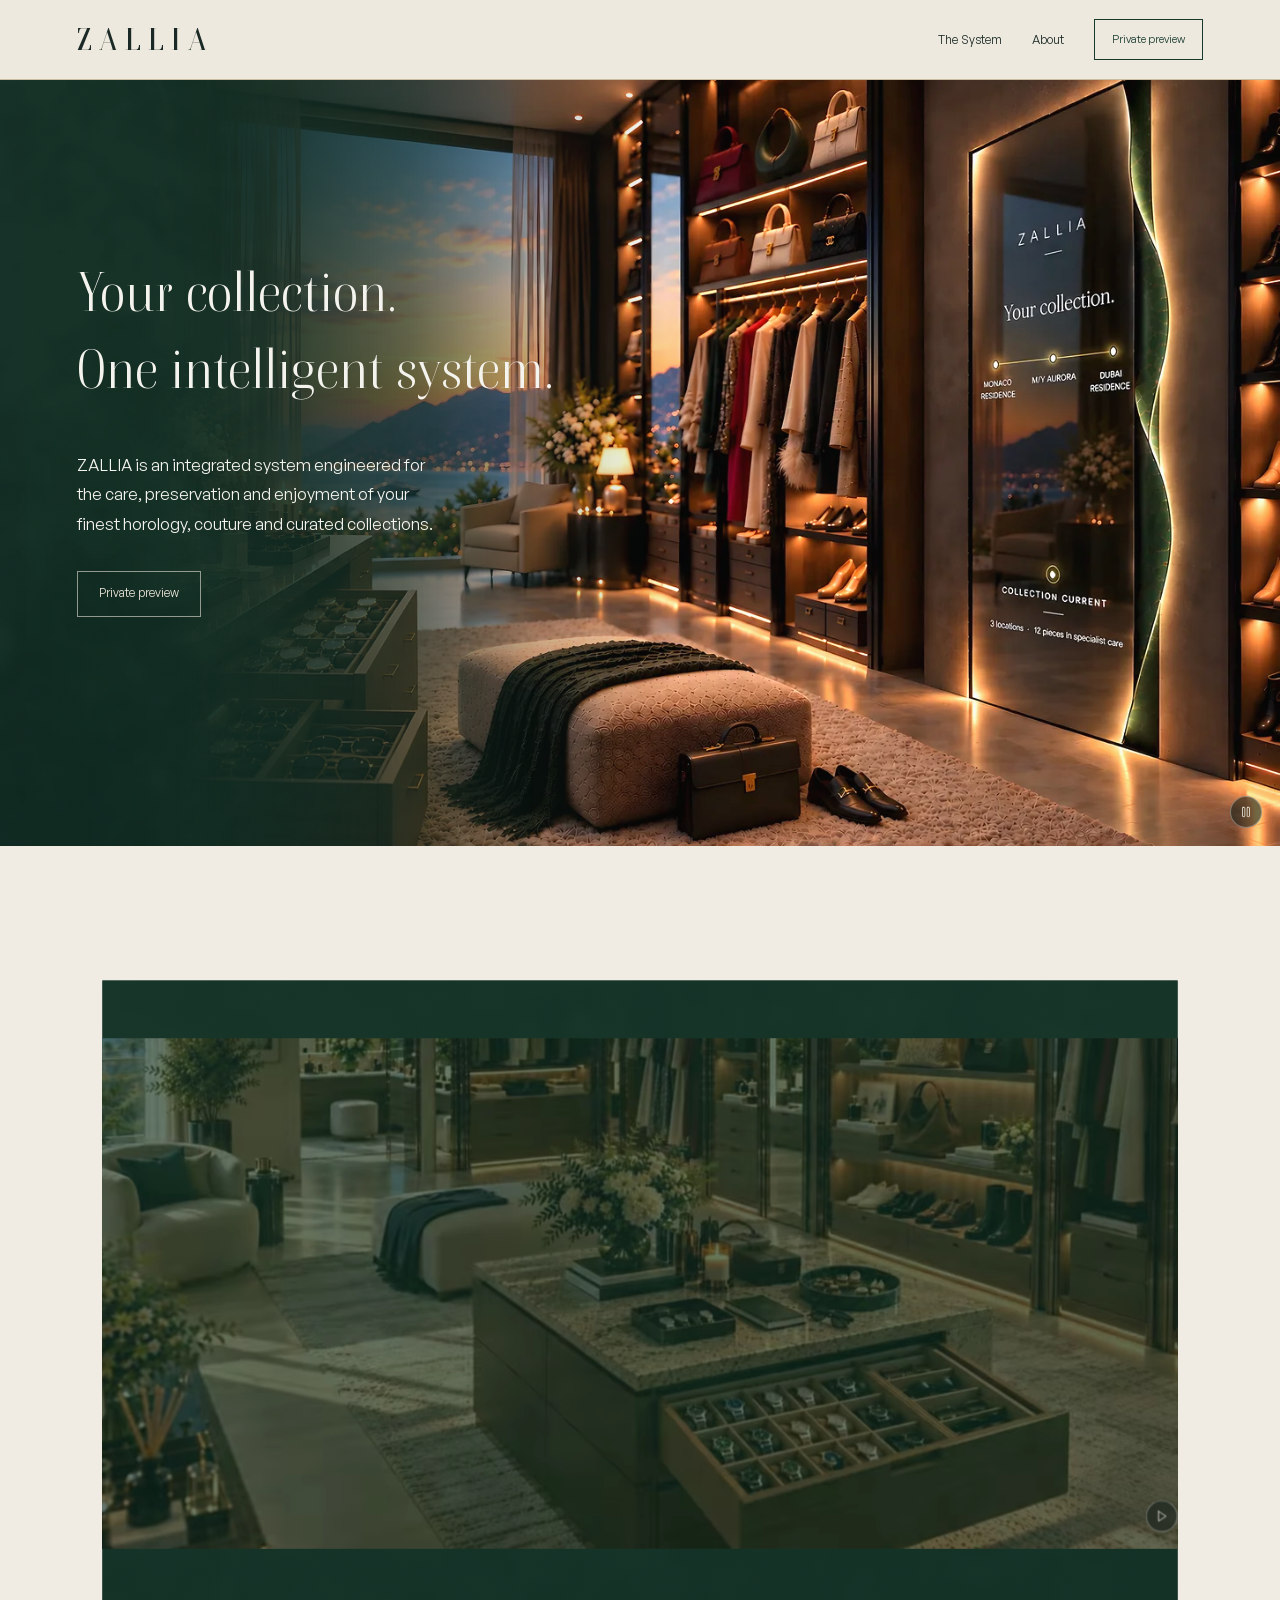
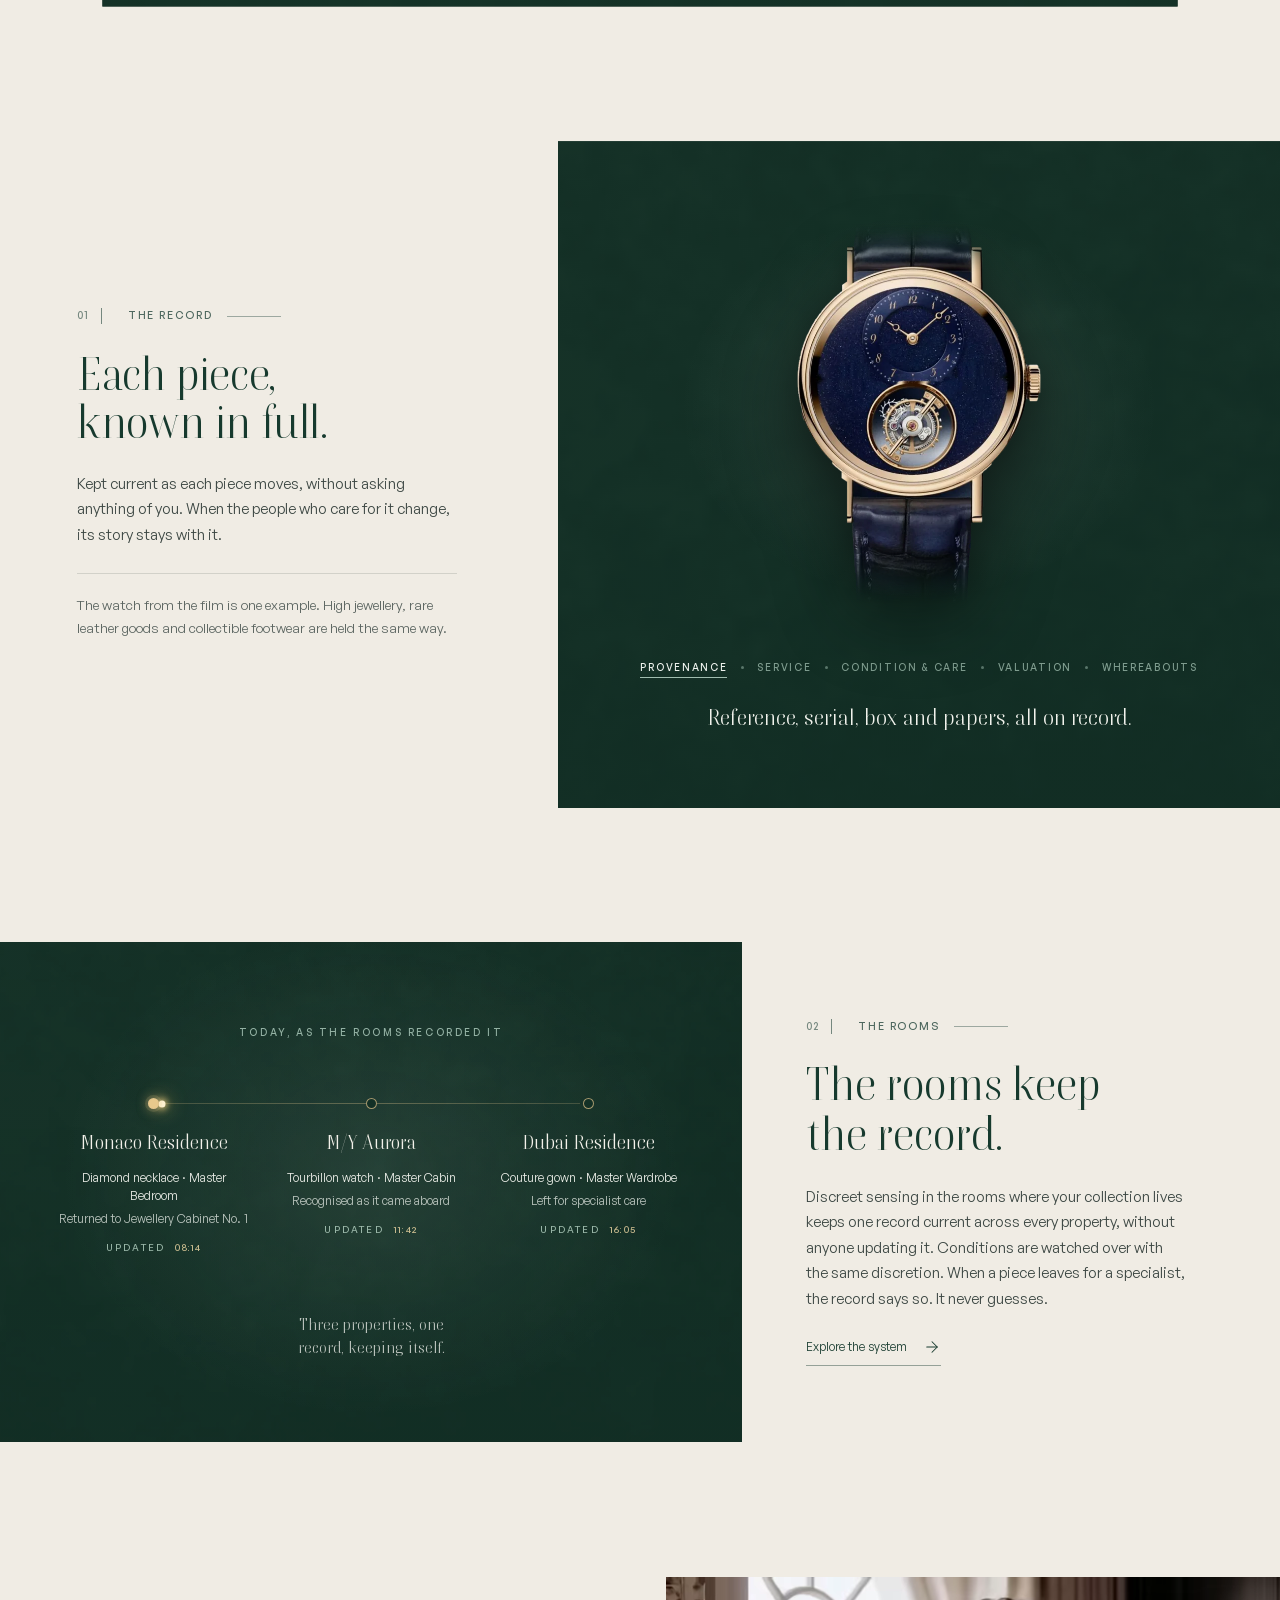
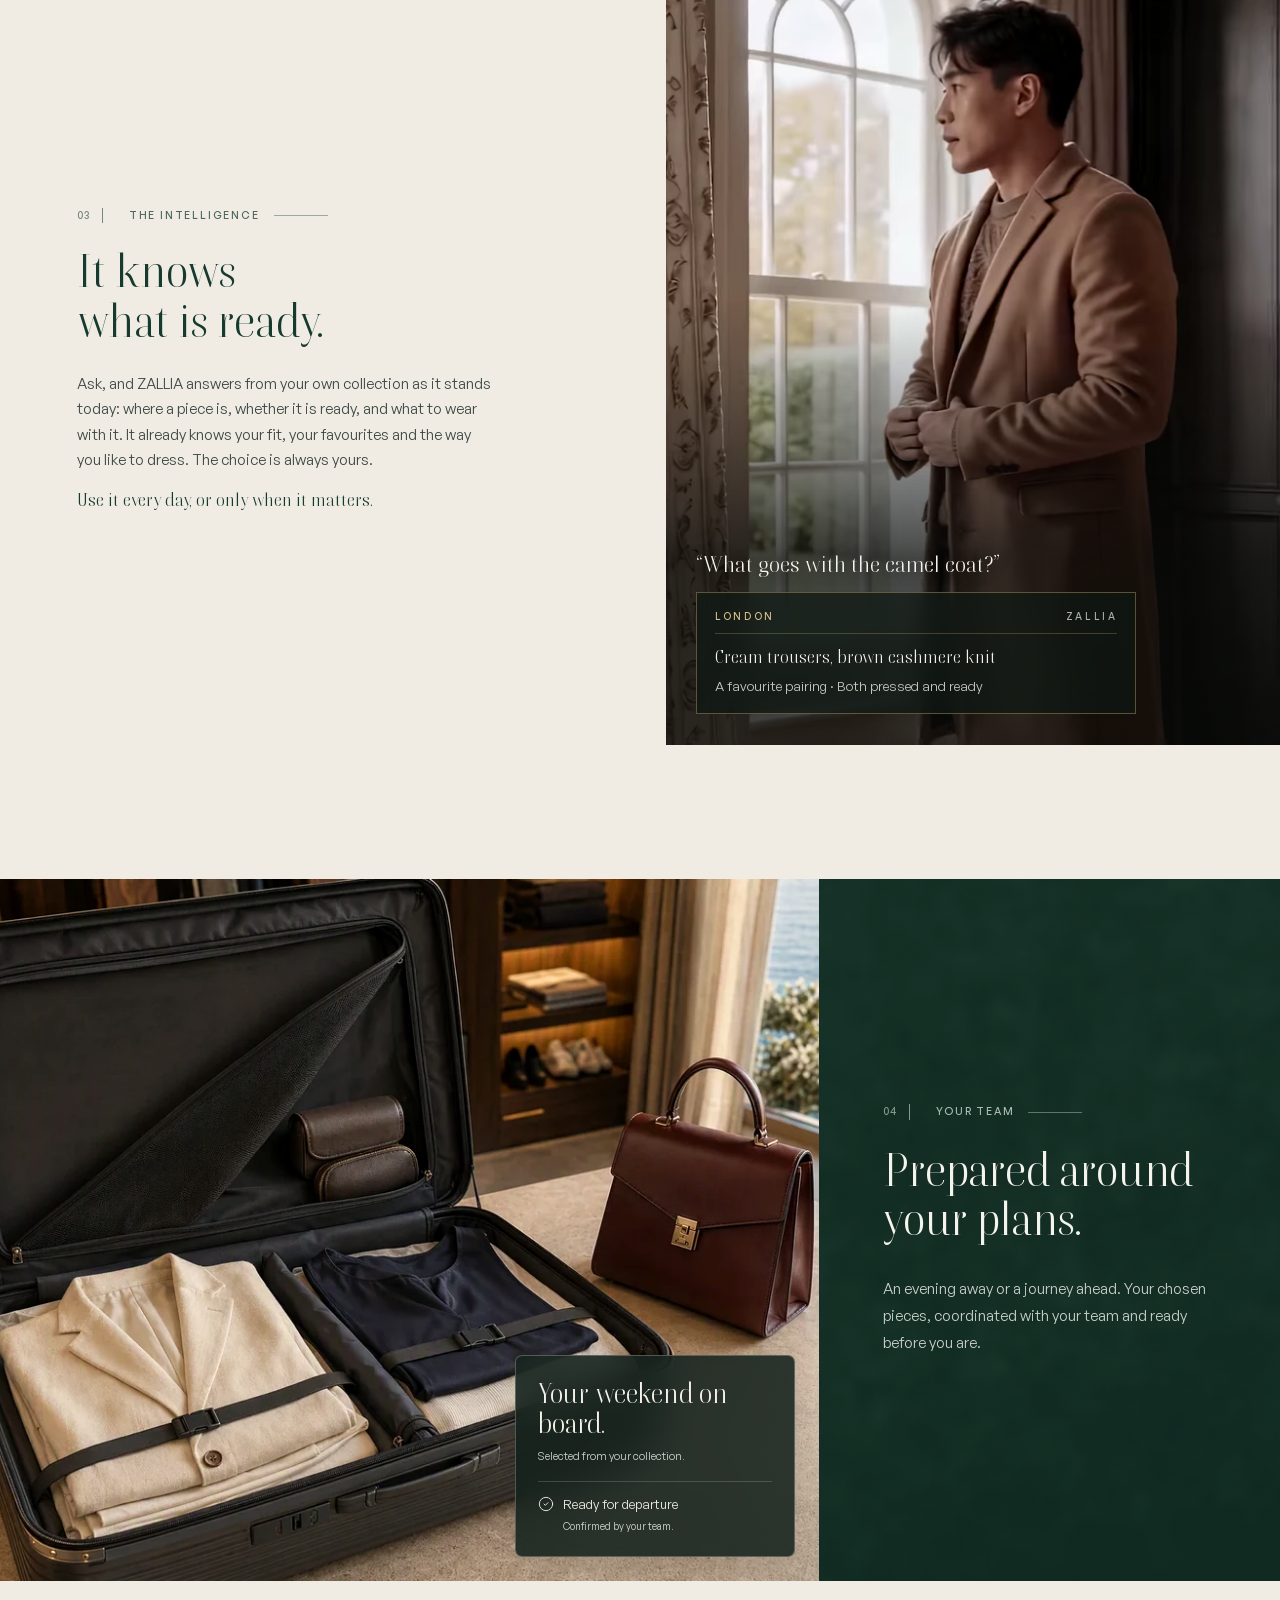
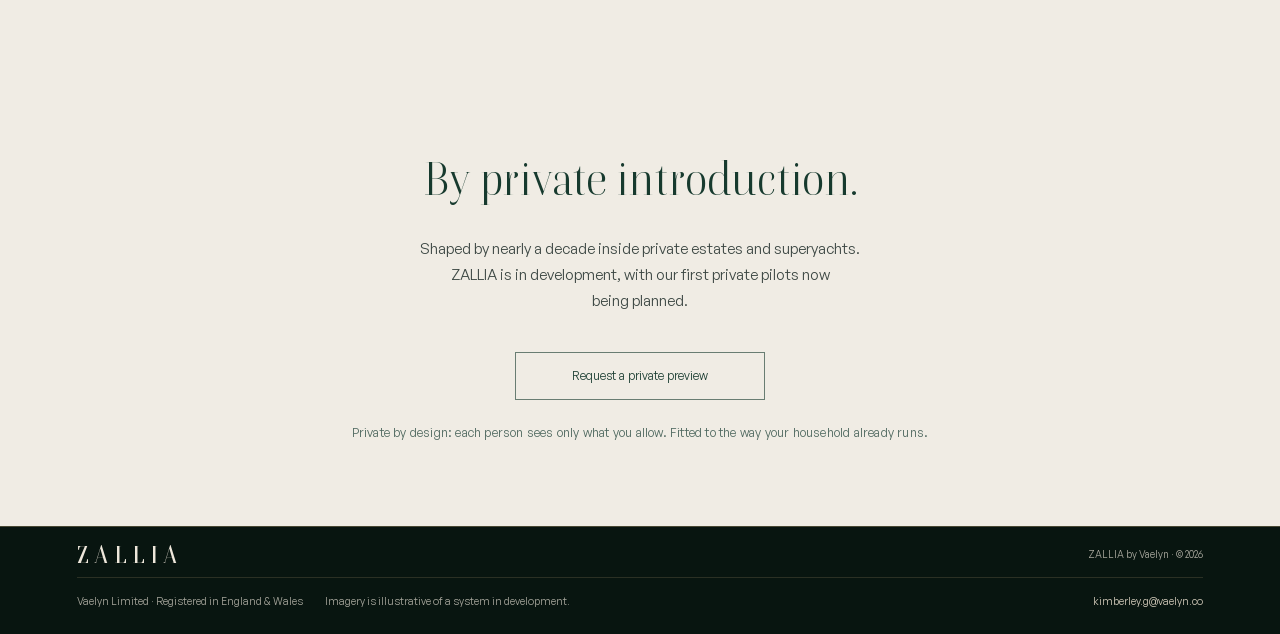
==== commit 28a6aa2c: "Hero: the room full width behind the words, as originally; 04 calmer and taller - Hero restored to t" ====
--- a/index.html
+++ b/index.html
@@ -151,7 +151,6 @@
 <h2 id="ready-title">Prepared around<br/>
 your plans.</h2>
 <p>An evening away or a journey ahead. Your chosen pieces, coordinated with your team and ready before you are.</p>
-<p class="story-private"><i aria-hidden="true" data-lucide="lock-keyhole"></i>Each person sees only what you allow. The rest stays private.</p>
 </div>
 <figure class="readiness-scene" aria-label="Illustrative selection prepared for departure, with team-confirmed readiness.">
 <img class="readiness-photo" src="assets/departure/prepared-departure-1600.webp" srcset="assets/departure/prepared-departure-640.webp 640w, assets/departure/prepared-departure-960.webp 960w, assets/departure/prepared-departure-1280.webp 1280w, assets/departure/prepared-departure-1600.webp 1600w, assets/departure/prepared-departure-2048.webp 2048w" sizes="(max-width: 600px) and (min-resolution: 2.5dppx) 89vw, (max-width: 600px) 134vw, (max-width: 800px) 103vw, 76vw" width="2048" height="1152" alt="A realistic travel suitcase packed with coordinated ivory tailoring, a navy silk top and protected accessories, with an oxblood handbag alongside." loading="lazy" decoding="async">
@@ -167,7 +166,7 @@
 <h2 id="invite-title">By private introduction.</h2>
 <p class="closing-invite-copy">Shaped by nearly a decade inside private estates and superyachts. ZALLIA is in development, with our first private pilots now being planned.</p>
 <button class="outline-button" data-dialog="preview-dialog" type="button">Request a private preview</button>
-<p class="closing-assurance">Private by design. Fitted to the way your household already runs.</p>
+<p class="closing-assurance">Private by design: each person sees only what you allow. Fitted to the way your household already runs.</p>
 </section></main>
 <footer class="site-footer">
 <div class="footer-main">
--- a/shared/home.css
+++ b/shared/home.css
@@ -454,8 +454,8 @@
 .story-private svg{flex:none;width:15px;height:15px;color:#d9c08c}
 
 /* A steadier rhythm between sections. */
-.home{--section-gap:clamp(80px,9vw,140px)}
-@media(max-width:700px){.home{--section-gap:clamp(60px,16vw,84px)}}
+.home{--section-gap:clamp(96px,10.5vw,168px)}
+@media(max-width:700px){.home{--section-gap:clamp(68px,18.5vw,92px)}}
 
 /* 01: while the facets loop, the active underline fills over its dwell. */
 .known-facet::after{transform-origin:left center}
@@ -470,27 +470,13 @@
 .home #main>#introduction{margin-top:0}
 
 
-/* Hero, laptop and tablet: the words in one evergreen band, then the whole
-   room beneath, uncropped, so the first thing seen is ZALLIA in place among
-   everything it looks after: watches, jewellery, leather goods, couture,
-   footwear, and the yacht in the bay. (Phones already stack this way.) */
-@media(min-width:801px){
-  .home .hero{height:auto;min-height:0;max-height:none;padding-top:var(--header-height);display:flex;flex-direction:column}
-  .home .hero::before,.home .hero::after{display:none}
-  .home .hero-copy{order:0;display:grid;grid-template-columns:minmax(0,1.15fr) minmax(0,.85fr);grid-template-rows:auto auto;column-gap:clamp(40px,6vw,120px);
-    align-items:end;height:auto;min-height:0;max-width:none;padding:clamp(48px,5vw,80px) var(--gutter) clamp(40px,4vw,64px);background:var(--surface-deep)}
-  .home .hero h1{grid-column:1;grid-row:1/3;align-self:end;top:0;margin:0;white-space:normal;font-size:clamp(46px,4.4vw,76px);line-height:1.06;max-width:none}
-  .home .hero-description{grid-column:2;grid-row:1;max-width:460px;min-width:0;margin:0}
-  .home .hero-actions{grid-column:2;grid-row:2;margin-top:24px}
-  .home .hero-art{position:relative;inset:auto;left:0;order:1;width:100%;height:auto;aspect-ratio:4/3;mask-image:none}
-  .home .hero-architecture{inset:0;top:0;left:0;right:auto;width:100%;height:100%;transform:none;mask-image:none}
-}
-@media(min-width:1101px){
-  .home .hero{display:grid;grid-template-columns:minmax(0,32fr) minmax(0,68fr);align-items:stretch}
-  .home .hero-copy{grid-column:1;grid-row:1;display:flex;flex-direction:column;justify-content:center;align-items:flex-start;
-    padding:clamp(40px,4vw,72px) clamp(32px,3vw,56px) clamp(40px,4vw,72px) var(--gutter)}
-  .home .hero h1{font-size:clamp(40px,3.3vw,60px);line-height:1.1}
-  .home .hero-description{max-width:380px;margin-top:28px}
-  .home .hero-actions{margin-top:28px}
-  .home .hero-art{grid-column:2;grid-row:1;align-self:start}
-}
+
+/* 04: a taller, calmer section, the words given room to breathe. */
+@media(min-width:901px){
+  .home .owner-readiness{min-height:min(78svh,760px)}
+  .home .owner-readiness .story-copy{padding:clamp(72px,7vw,120px) clamp(48px,5vw,96px)}
+  .home .owner-readiness .story-copy h2{margin-bottom:32px}
+  .home .owner-readiness .story-copy>p:not(.section-label){max-width:340px;line-height:1.8}
+  .home .owner-readiness .readiness-scene{position:relative;display:block;height:100%}
+  .home .owner-readiness .readiness-photo{position:absolute;inset:0;height:100%;aspect-ratio:auto;object-fit:cover;object-position:58% 30%}
+}
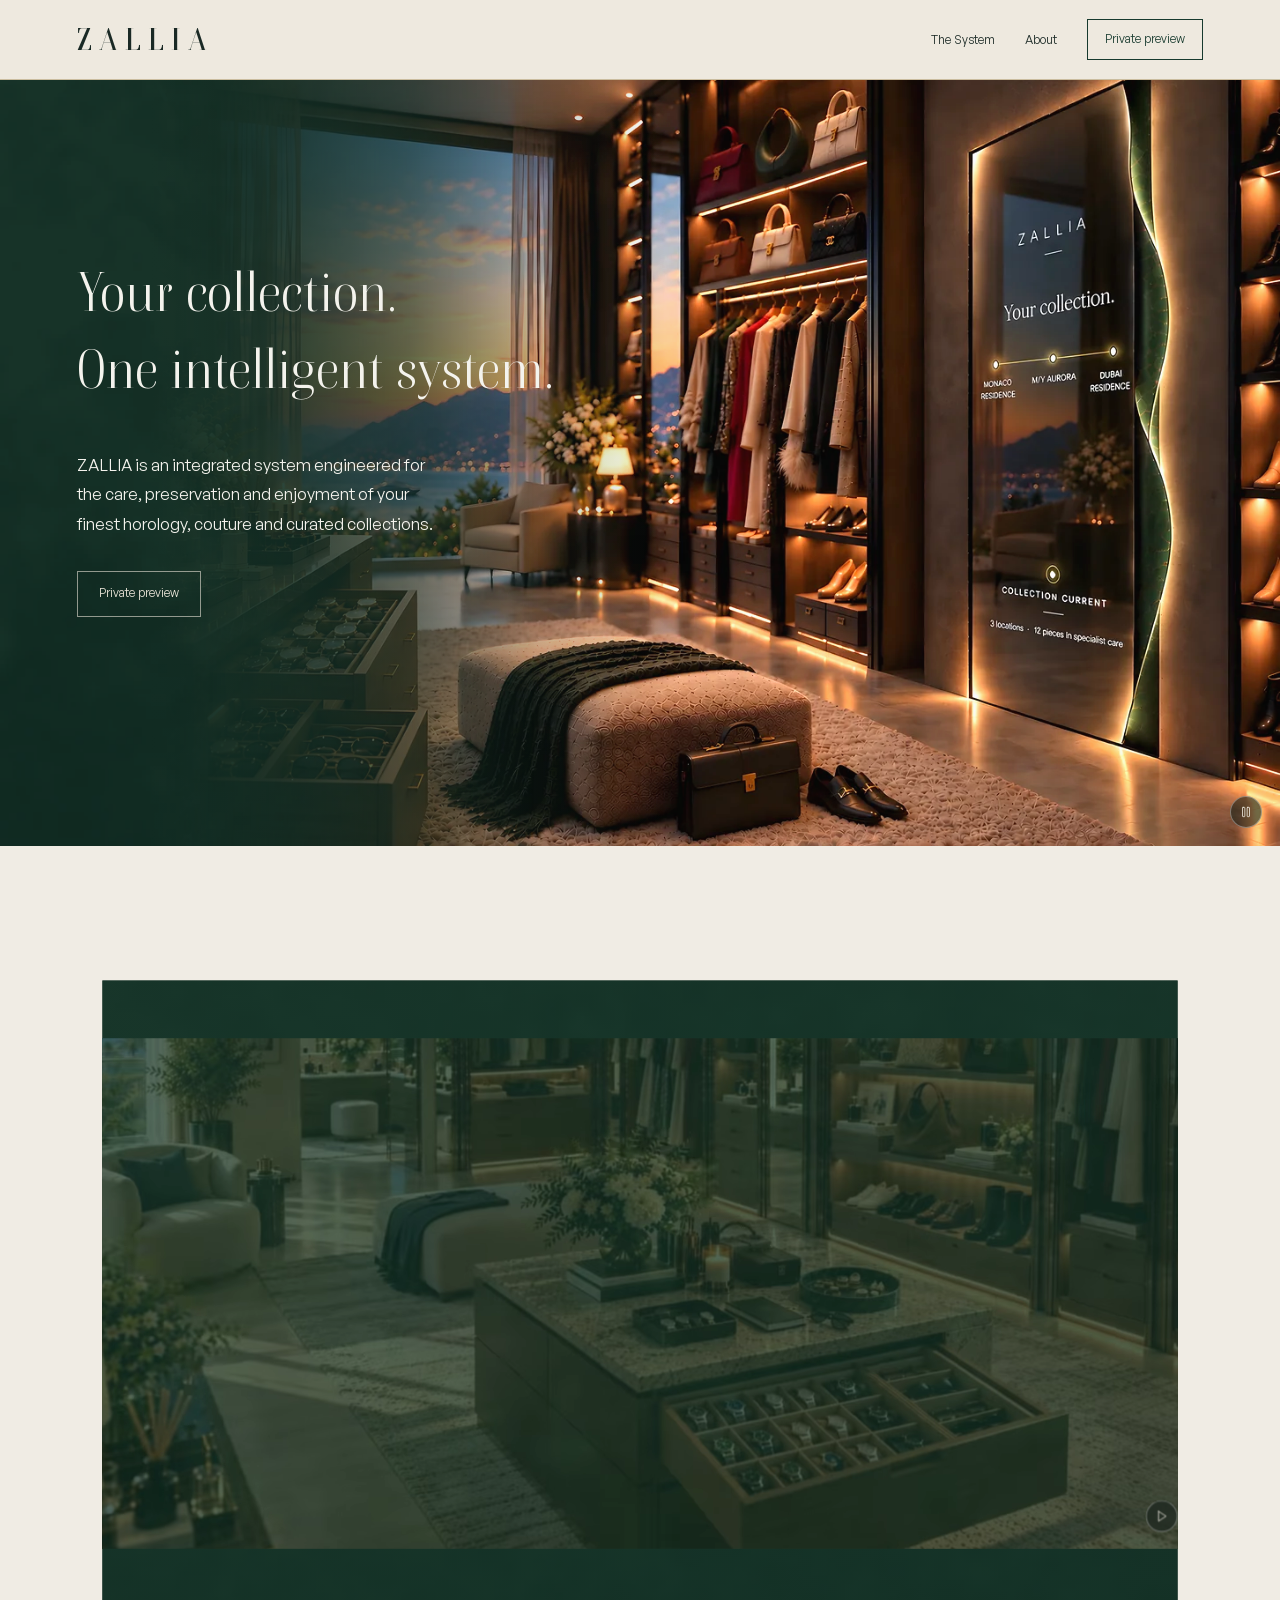
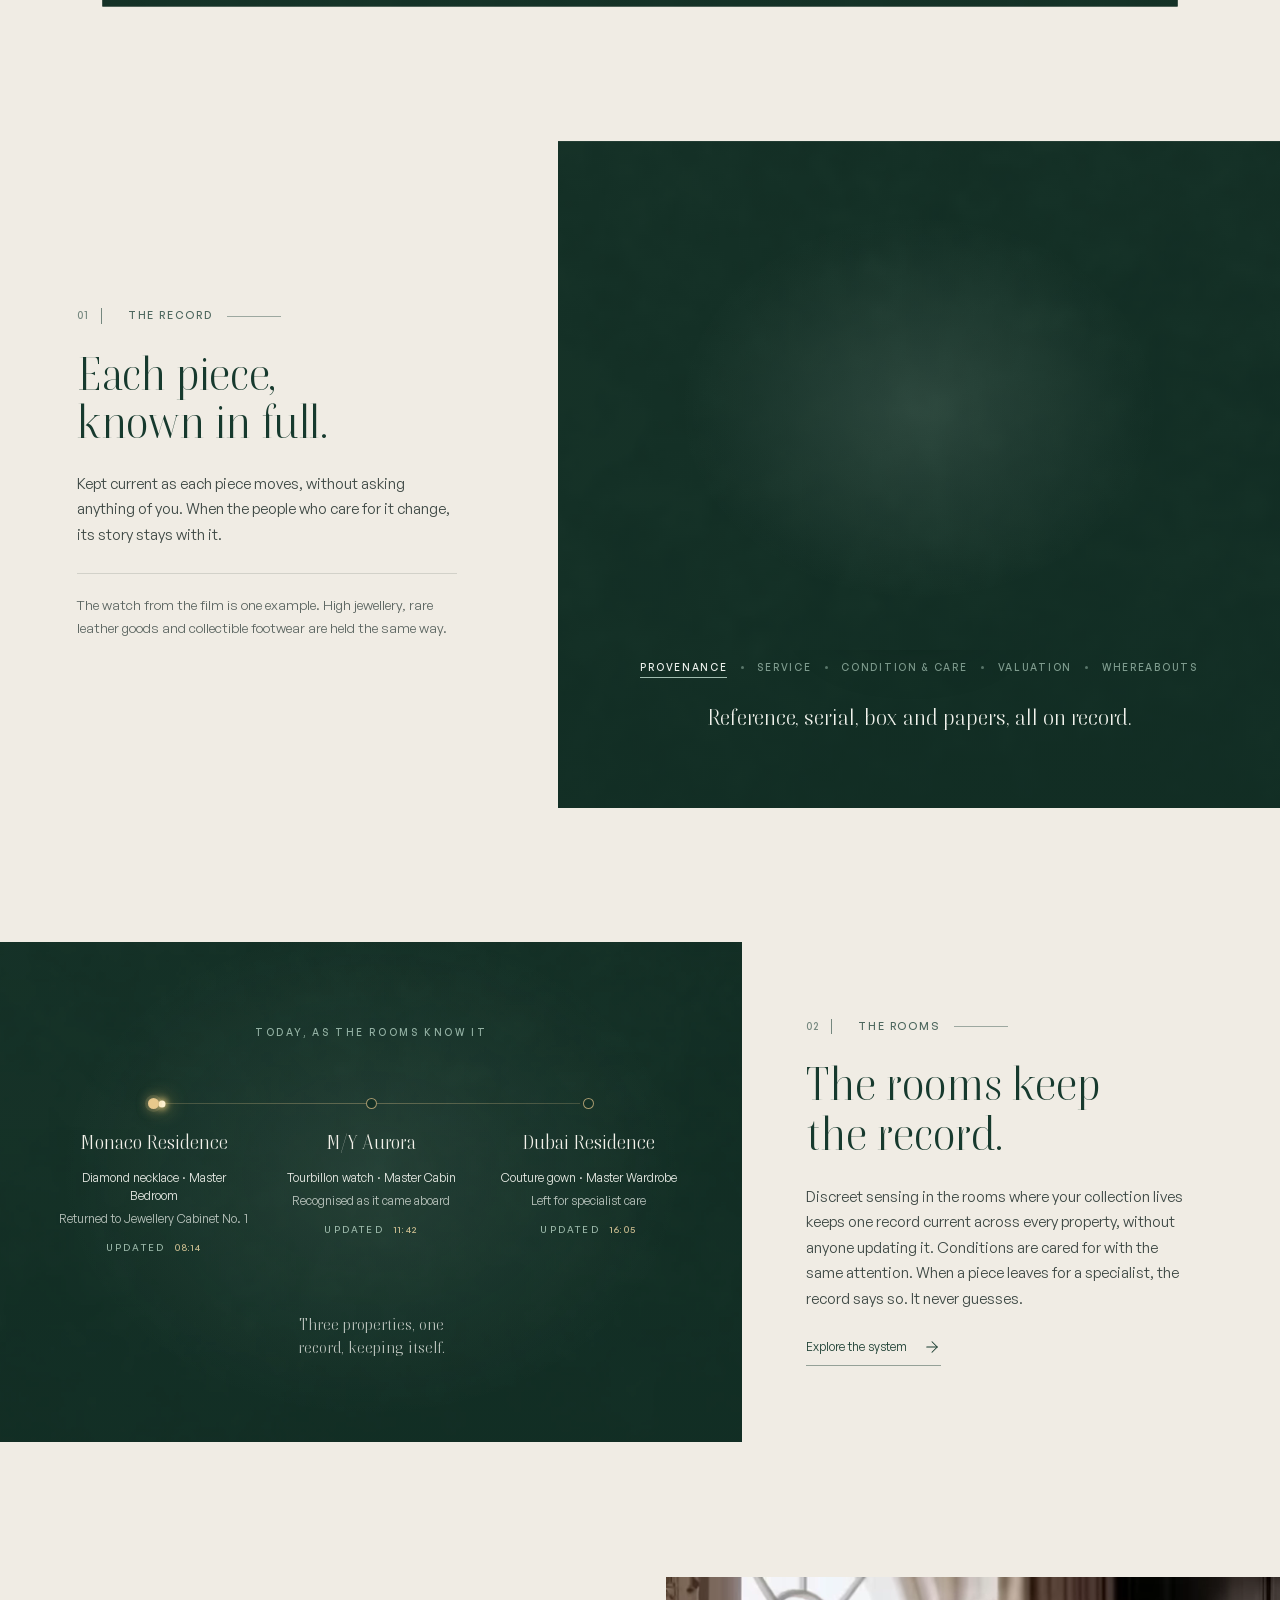
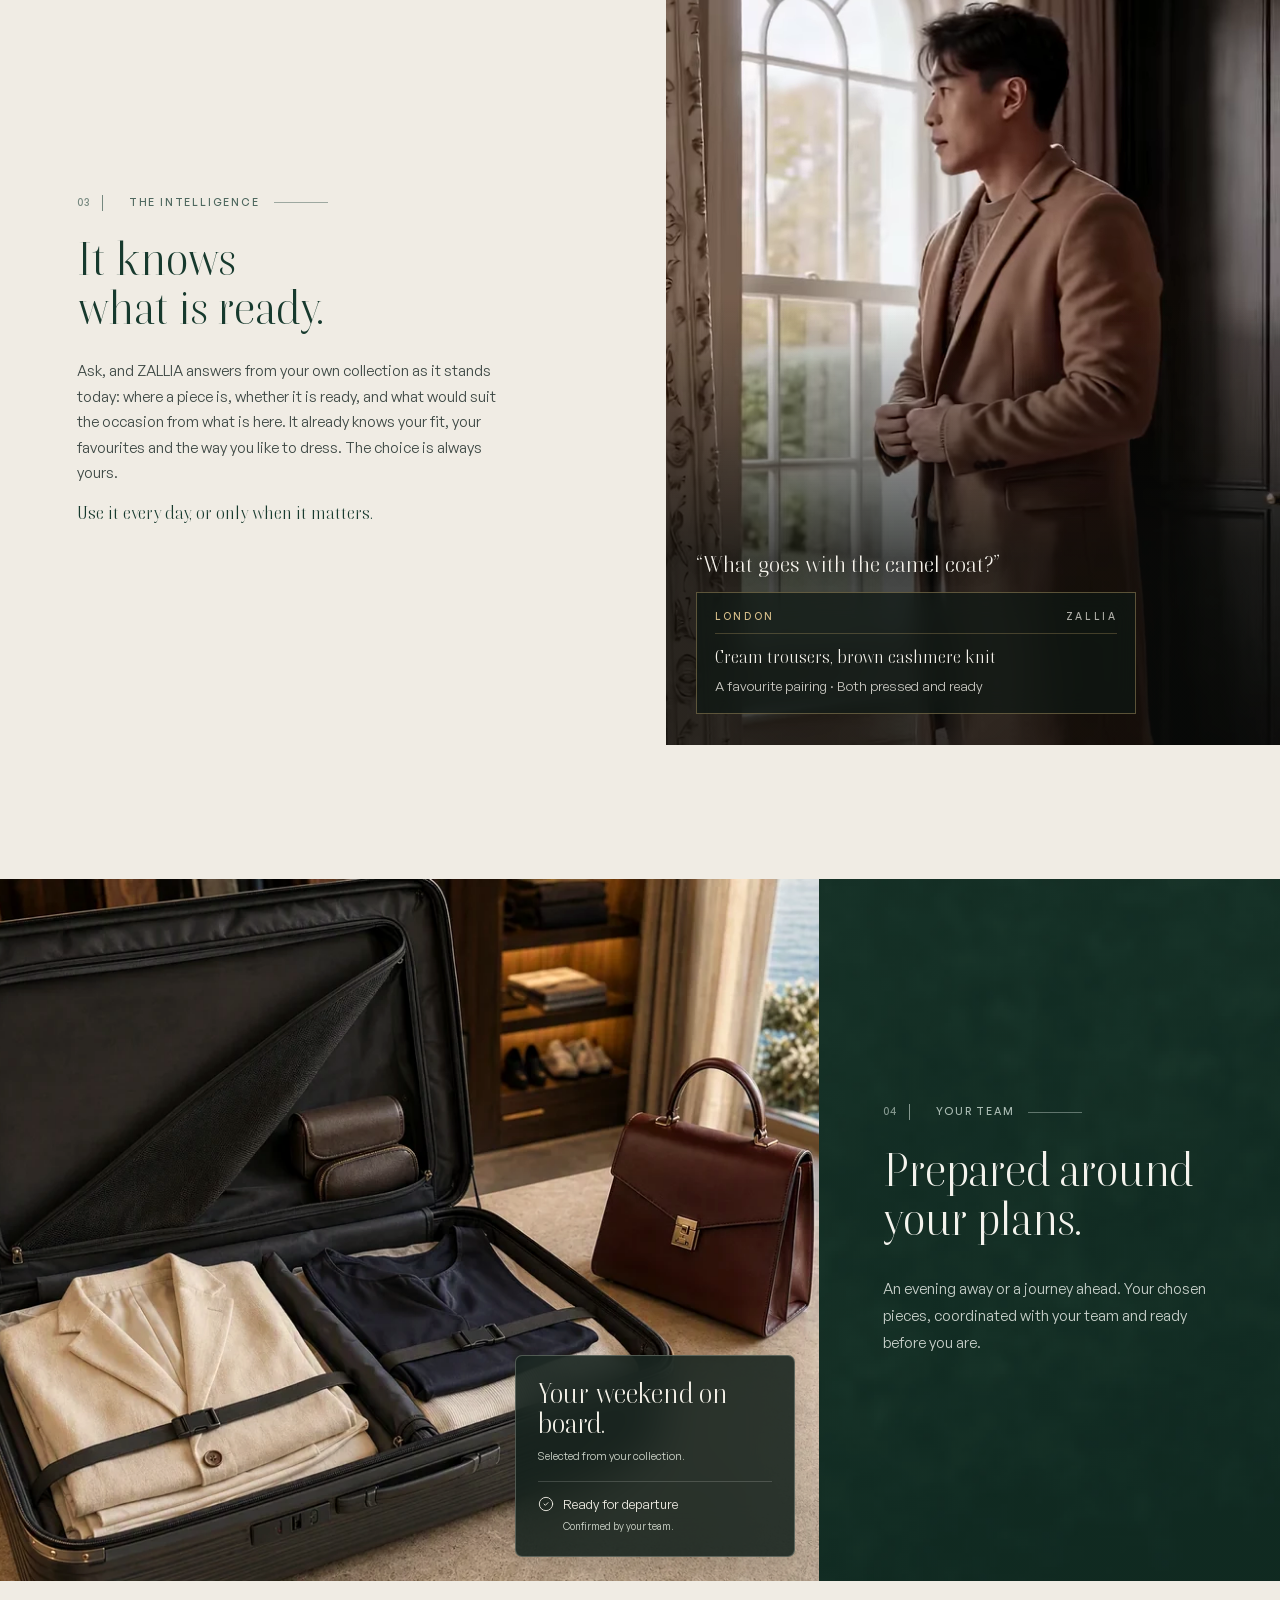
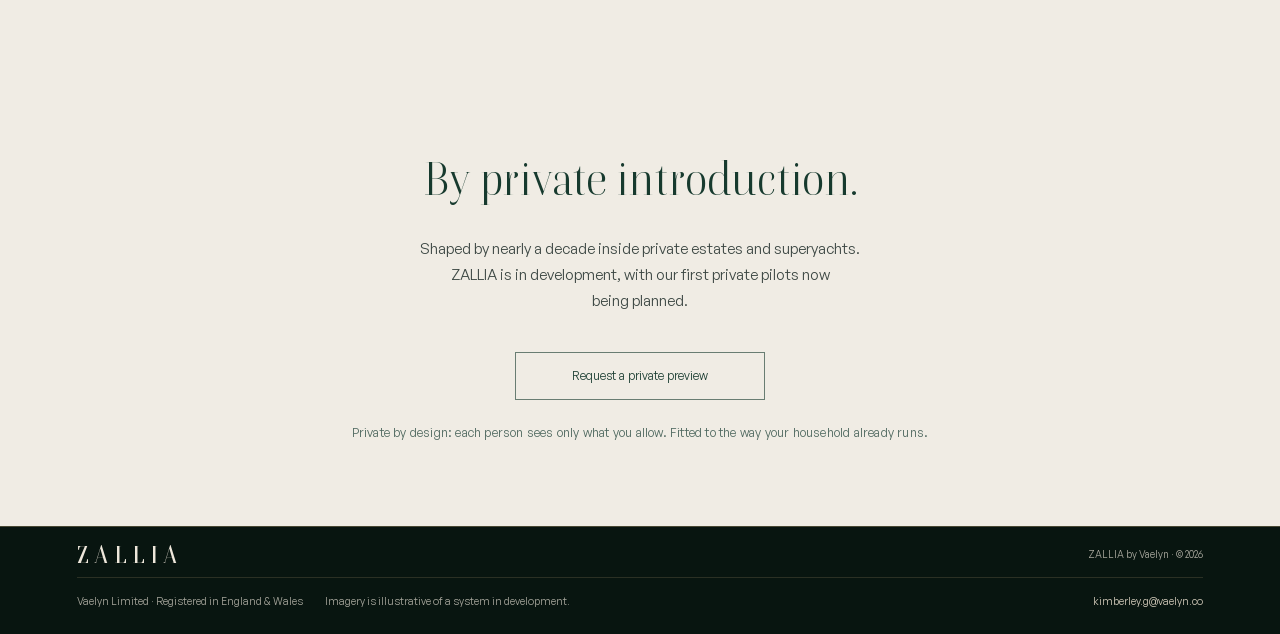
==== commit 05e12883: "Wording and menu fixes from review - Private preview in the menu is a real link to the closing invit" ====
--- a/index.html
+++ b/index.html
@@ -36,10 +36,10 @@
 <header class="site-header">
 <a aria-label="ZALLIA home" class="wordmark" href="index.html">ZALLIA</a>
 <nav aria-label="Main navigation" class="desktop-nav"><a href="system.html">The System</a>
-<a href="about.html">About</a><button class="outline-button compact" data-dialog="preview-dialog" type="button">Private preview</button></nav>
+<a href="about.html">About</a><a class="outline-button compact" data-dialog="preview-dialog" href="#introduction" role="button">Private preview</a></nav>
 <button aria-controls="mobile-nav" aria-expanded="false" aria-label="Open navigation" class="icon-button menu-toggle" type="button"><i aria-hidden="true" data-lucide="menu"></i></button>
 <nav aria-label="Mobile navigation" class="mobile-nav" hidden="" id="mobile-nav"><a href="system.html">The System</a>
-<a href="about.html">About</a><button class="outline-button" data-dialog="preview-dialog" type="button">Private preview</button></nav>
+<a href="about.html">About</a><a class="outline-button" data-dialog="preview-dialog" href="#introduction" role="button">Private preview</a></nav>
 </header>
 <main id="main">
 <section aria-labelledby="hero-title" class="hero" data-cinematic-hero="">
@@ -54,7 +54,7 @@
 <p class="lead">ZALLIA is an integrated system engineered for the care, preservation and enjoyment of your finest horology, couture and curated collections.</p>
 </div>
 <div class="hero-actions">
-<button class="outline-button hero-preview" data-dialog="preview-dialog" type="button">Private preview</button>
+<a class="outline-button hero-preview" data-dialog="preview-dialog" href="#introduction" role="button">Private preview</a>
 </div>
 </div>
 </section>
@@ -105,8 +105,8 @@
 </section>
 <section aria-labelledby="places-title" class="places-band" data-places="" id="places">
 <figure class="places-map">
-<p class="places-kicker">Today, as the rooms recorded it</p>
-<ol aria-label="Today, as the rooms recorded it, across three properties" class="places-route">
+<p class="places-kicker">Today, as the rooms know it</p>
+<ol aria-label="Today, as the rooms know it, across three properties" class="places-route">
 <li class="place"><span aria-hidden="true" class="place-node"></span><p class="place-name">Monaco Residence</p><p class="place-log"><span class="place-item">Diamond necklace &middot; Master Bedroom</span><span class="place-event">Returned to Jewellery Cabinet No. 1</span><span class="place-mark">Updated <time>08:14</time></span></p></li>
 <li class="place"><span aria-hidden="true" class="place-node"></span><p class="place-name">M/Y Aurora</p><p class="place-log"><span class="place-item">Tourbillon watch &middot; Master Cabin</span><span class="place-event">Recognised as it came aboard</span><span class="place-mark">Updated <time>11:42</time></span></p></li>
 <li class="place"><span aria-hidden="true" class="place-node"></span><p class="place-name">Dubai Residence</p><p class="place-log"><span class="place-item">Couture gown &middot; Master Wardrobe</span><span class="place-event">Left for specialist care</span><span class="place-mark">Updated <time>16:05</time></span></p></li>
@@ -117,7 +117,7 @@
 <div class="places-copy">
 <p class="section-label"><span class="label-index">02</span>The rooms</p>
 <h2 id="places-title"><span>The rooms keep</span> <span>the record.</span></h2>
-<p>Discreet sensing in the rooms where your collection lives keeps one record current across every property, without anyone updating it. Conditions are watched over with the same discretion. When a piece leaves for a specialist, the record says so. It never guesses.</p>
+<p>Discreet sensing in the rooms where your collection lives keeps one record current across every property, without anyone updating it. Conditions are cared for with the same attention. When a piece leaves for a specialist, the record says so. It never guesses.</p>
 <a class="text-link" href="system.html">Explore the system<i aria-hidden="true" data-lucide="arrow-right"></i></a>
 </div>
 </section>
@@ -128,7 +128,7 @@
 <h2 id="personal-title"><span>It knows</span> <span>what is ready.</span></h2>
 </div>
 <div class="intel-copy">
-<p>Ask, and ZALLIA answers from your own collection as it stands today: where a piece is, whether it is ready, and what to wear with it. It already knows your fit, your favourites and the way you like to dress. The choice is always yours.</p>
+<p>Ask, and ZALLIA answers from your own collection as it stands today: where a piece is, whether it is ready, and what would suit the occasion from what is here. It already knows your fit, your favourites and the way you like to dress. The choice is always yours.</p>
 <p class="intel-examples">Use it every day, or only when it matters.</p>
 </div>
 </div>
